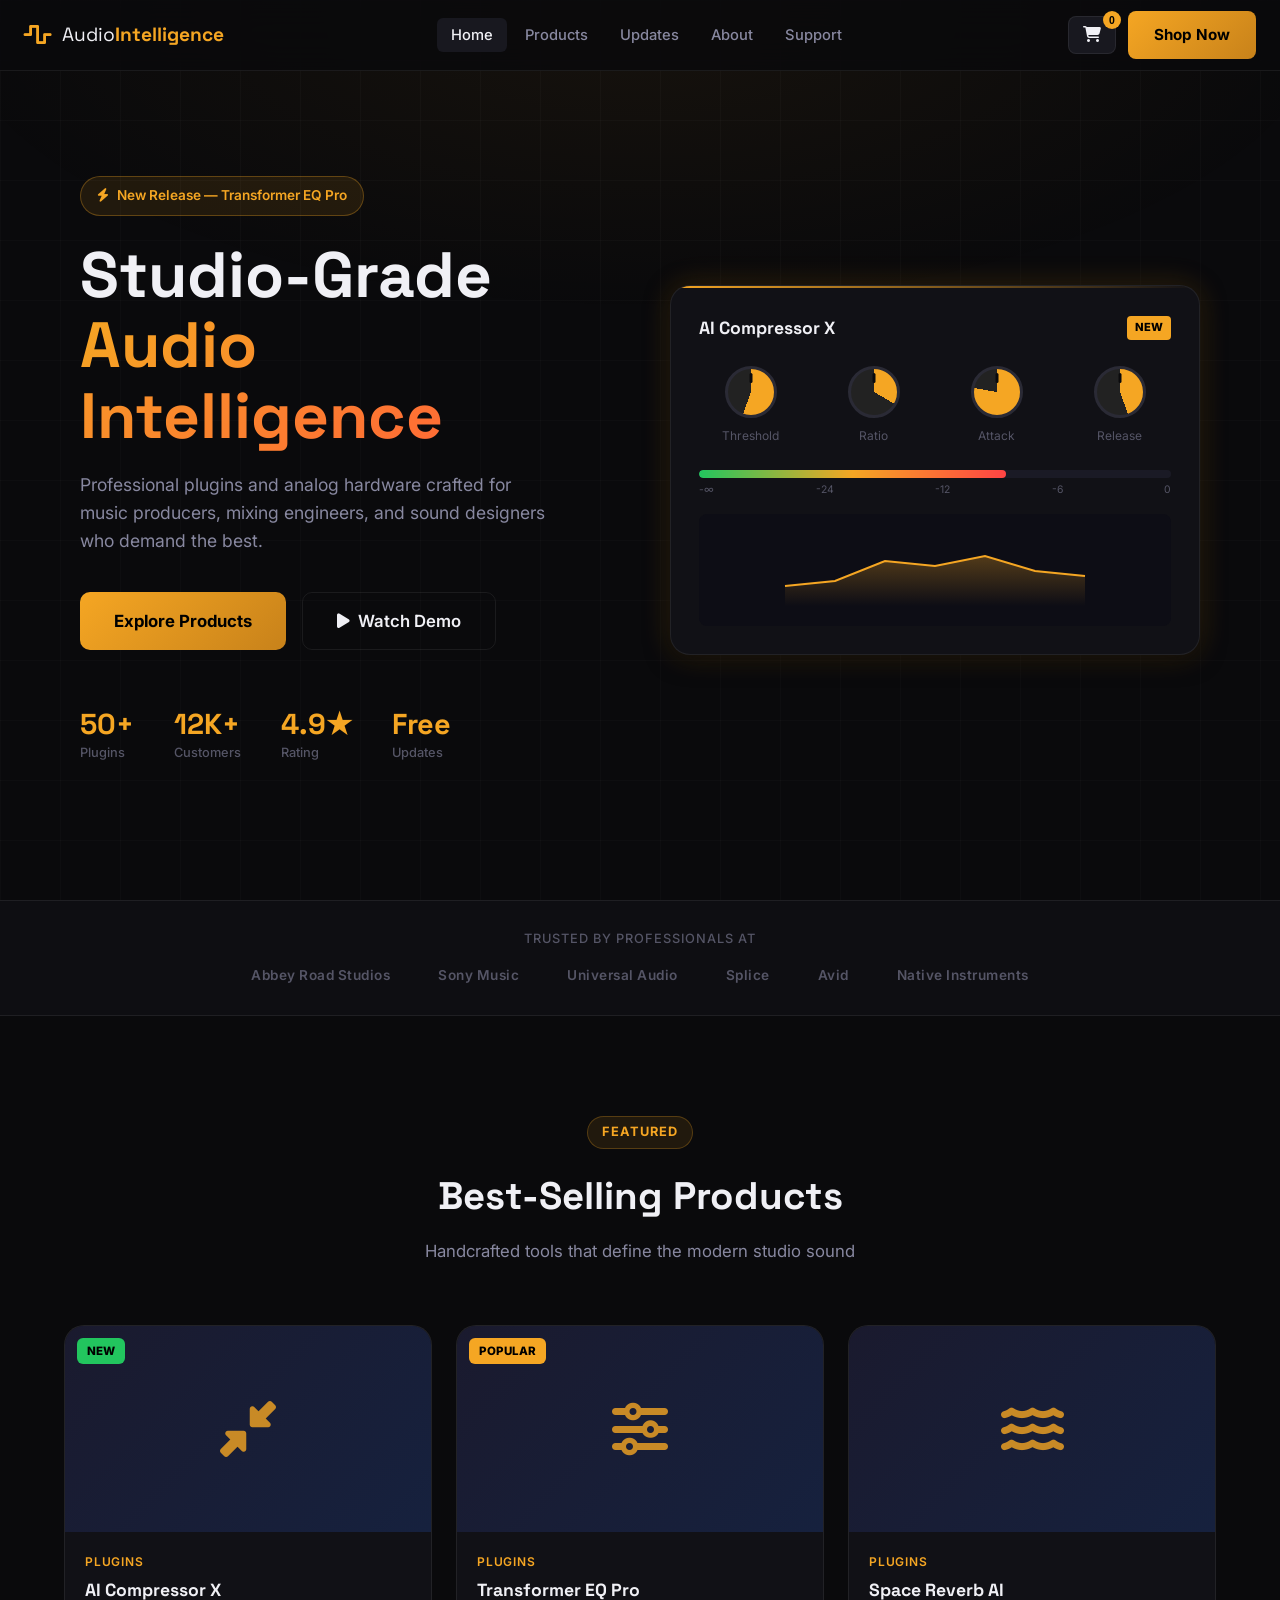
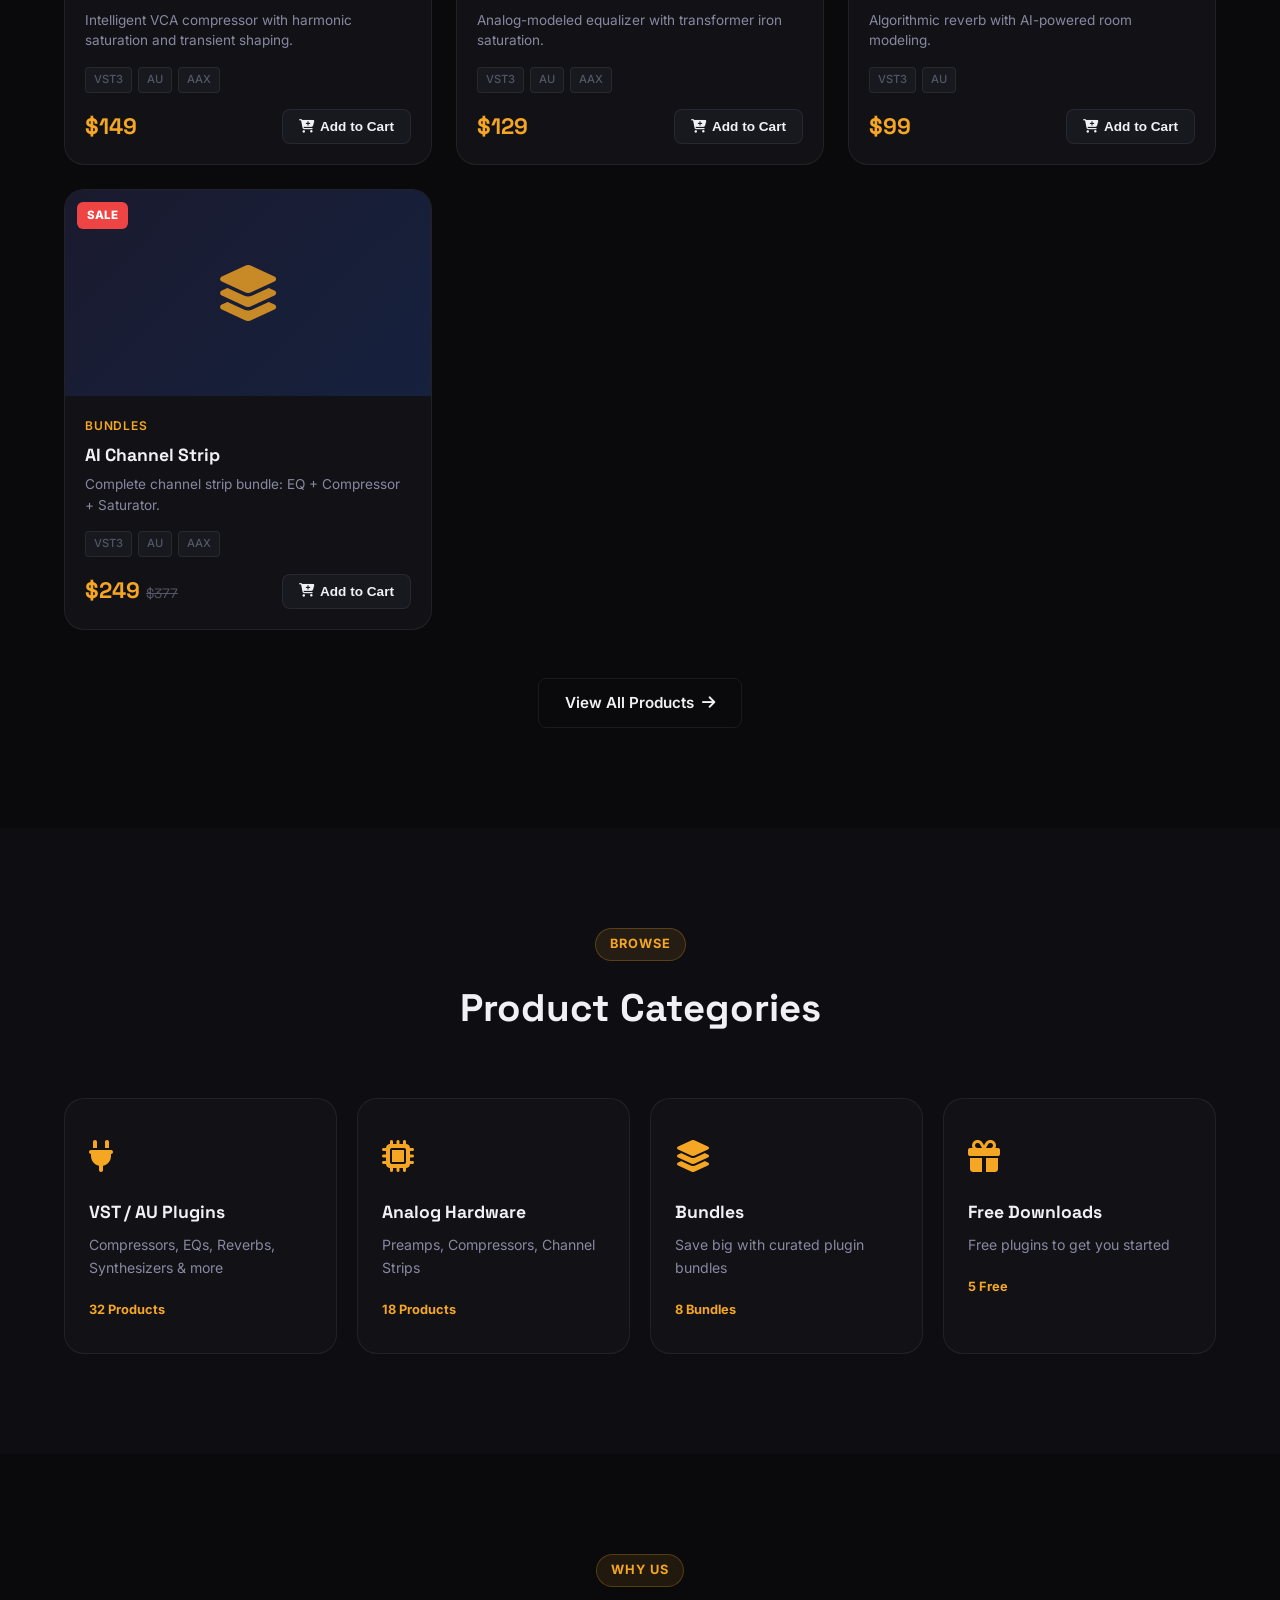
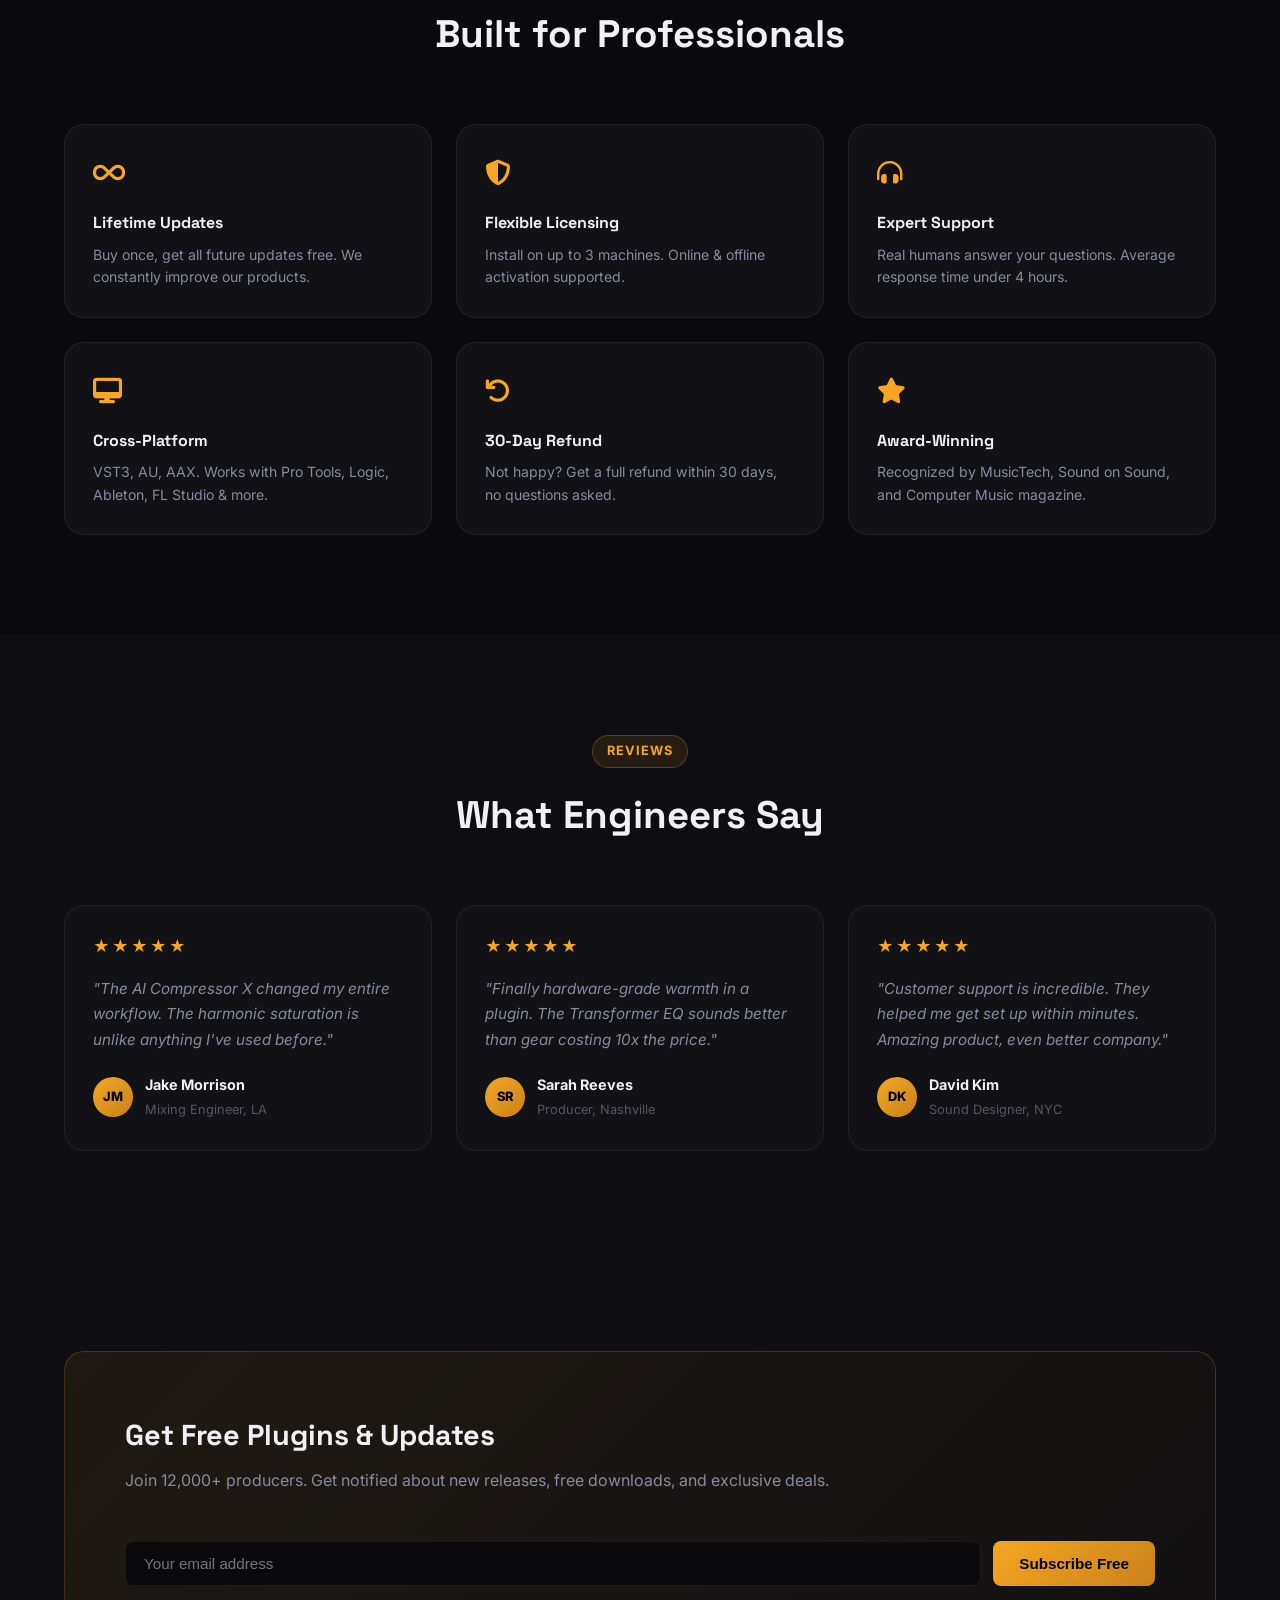
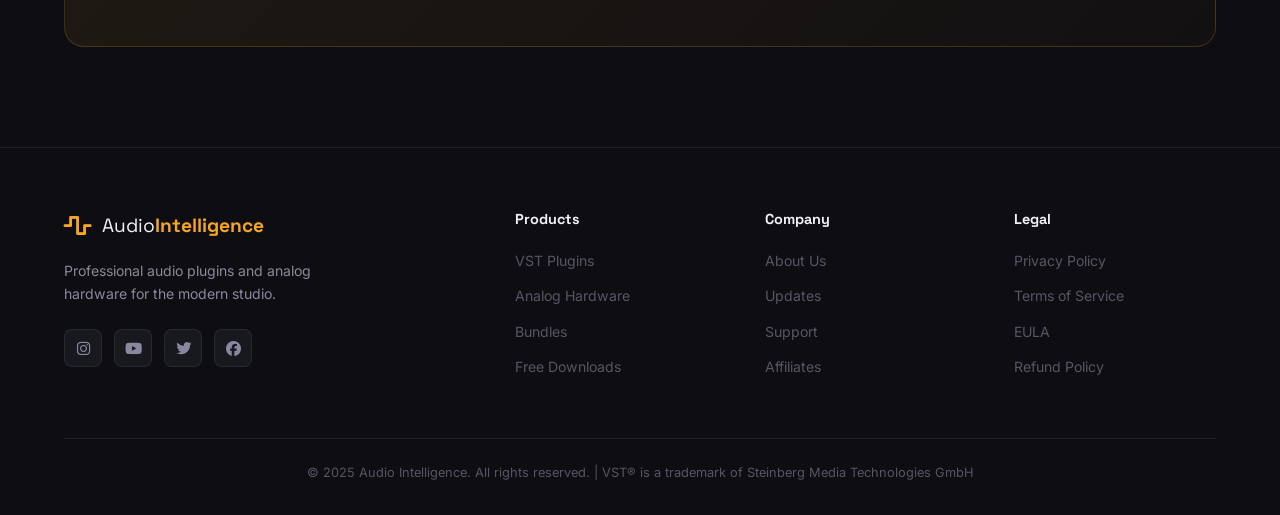
==== index.html @ 35941053 "feat: build full Audio Intelligence e-commerce website - index.html: Hero with animated plugin mocku" ====
<!DOCTYPE html>
<html lang="en">
<head>
  <meta charset="UTF-8" />
  <meta name="viewport" content="width=device-width, initial-scale=1.0"/>
  <title>Audio Intelligence – Plugins & Analog Hardware</title>
  <meta name="description" content="Professional audio plugins and analog hardware by Audio Intelligence. Studio-grade tools for music producers and audio engineers."/>
  <link rel="stylesheet" href="css/style.css"/>
  <link rel="preconnect" href="https://fonts.googleapis.com"/>
  <link href="https://fonts.googleapis.com/css2?family=Inter:wght@300;400;500;600;700;800;900&family=Space+Grotesk:wght@400;500;600;700&display=swap" rel="stylesheet"/>
  <link rel="stylesheet" href="https://cdnjs.cloudflare.com/ajax/libs/font-awesome/6.5.0/css/all.min.css"/>
</head>
<body>

<!-- NAVIGATION -->
<nav class="navbar" id="navbar">
  <div class="nav-container">
    <a href="index.html" class="nav-logo">
      <span class="logo-icon"><i class="fas fa-wave-square"></i></span>
      <span class="logo-text">Audio<strong>Intelligence</strong></span>
    </a>
    <ul class="nav-links" id="navLinks">
      <li><a href="index.html" class="active">Home</a></li>
      <li><a href="products.html">Products</a></li>
      <li><a href="updates.html">Updates</a></li>
      <li><a href="about.html">About</a></li>
      <li><a href="support.html">Support</a></li>
    </ul>
    <div class="nav-actions">
      <button class="btn-cart" id="cartBtn"><i class="fas fa-shopping-cart"></i><span class="cart-count" id="cartCount">0</span></button>
      <a href="products.html" class="btn-primary">Shop Now</a>
      <button class="nav-toggle" id="navToggle"><i class="fas fa-bars"></i></button>
    </div>
  </div>
</nav>


<!-- CART DRAWER -->
<div class="cart-overlay" id="cartOverlay"></div>
<div class="cart-drawer" id="cartDrawer">
  <div class="cart-header">
    <h3>Your Cart</h3>
    <button class="cart-close" id="cartClose"><i class="fas fa-times"></i></button>
  </div>
  <div class="cart-items" id="cartItems">
    <div class="cart-empty"><i class="fas fa-music"></i><p>Your cart is empty</p></div>
  </div>
  <div class="cart-footer" id="cartFooter" style="display:none">
    <div class="cart-total">Total: <strong id="cartTotal">$0.00</strong></div>
    <button class="btn-primary full-width">Checkout</button>
  </div>
</div>

<!-- HERO SECTION -->
<section class="hero">
  <div class="hero-bg">
    <div class="waveform-bg"></div>
    <div class="grid-overlay"></div>
  </div>
  <div class="hero-content">
    <div class="hero-badge"><i class="fas fa-bolt"></i> New Release — Transformer EQ Pro</div>
    <h1 class="hero-title">Studio-Grade<br/><span class="gradient-text">Audio Intelligence</span></h1>
    <p class="hero-subtitle">Professional plugins and analog hardware crafted for music producers, mixing engineers, and sound designers who demand the best.</p>
    <div class="hero-cta">
      <a href="products.html" class="btn-primary btn-large">Explore Products</a>
      <a href="#featured" class="btn-ghost btn-large"><i class="fas fa-play"></i> Watch Demo</a>
    </div>
    <div class="hero-stats">
      <div class="stat"><span class="stat-num">50+</span><span class="stat-label">Plugins</span></div>
      <div class="stat"><span class="stat-num">12K+</span><span class="stat-label">Customers</span></div>
      <div class="stat"><span class="stat-num">4.9★</span><span class="stat-label">Rating</span></div>
      <div class="stat"><span class="stat-num">Free</span><span class="stat-label">Updates</span></div>
    </div>
  </div>
  <div class="hero-visual">
    <div class="plugin-mockup">
      <div class="plugin-ui">
        <div class="plugin-header"><span class="plugin-name">AI Compressor X</span><span class="plugin-tag">NEW</span></div>
        <div class="plugin-knobs">
          <div class="knob-group"><div class="knob k1"></div><span>Threshold</span></div>
          <div class="knob-group"><div class="knob k2"></div><span>Ratio</span></div>
          <div class="knob-group"><div class="knob k3"></div><span>Attack</span></div>
          <div class="knob-group"><div class="knob k4"></div><span>Release</span></div>
        </div>
        <div class="plugin-meter">
          <div class="meter-bar"><div class="meter-fill" id="meterFill"></div></div>
          <div class="meter-labels"><span>-∞</span><span>-24</span><span>-12</span><span>-6</span><span>0</span></div>
        </div>
        <div class="plugin-eq-display">
          <svg viewBox="0 0 300 80" class="eq-svg"><polyline id="eqLine" points="0,60 50,55 100,35 150,40 200,30 250,45 300,50" fill="none" stroke="#f5a623" stroke-width="2"/><linearGradient id="eqGrad" x1="0" y1="0" x2="0" y2="1"><stop offset="0%" stop-color="#f5a623" stop-opacity="0.3"/><stop offset="100%" stop-color="#f5a623" stop-opacity="0"/></linearGradient><polygon id="eqFill" points="0,60 50,55 100,35 150,40 200,30 250,45 300,50 300,80 0,80" fill="url(#eqGrad)"/></svg>
        </div>
      </div>
    </div>
  </div>
</section>


<!-- BRANDS / TRUST BAR -->
<section class="trust-bar">
  <div class="container">
    <p class="trust-label">Trusted by professionals at</p>
    <div class="trust-logos">
      <span>Abbey Road Studios</span><span>Sony Music</span><span>Universal Audio</span><span>Splice</span><span>Avid</span><span>Native Instruments</span>
    </div>
  </div>
</section>

<!-- FEATURED PRODUCTS -->
<section class="section" id="featured">
  <div class="container">
    <div class="section-header">
      <span class="section-tag">Featured</span>
      <h2>Best-Selling Products</h2>
      <p>Handcrafted tools that define the modern studio sound</p>
    </div>
    <div class="products-grid" id="featuredGrid">
      <!-- Populated by JS -->
    </div>
    <div class="section-cta"><a href="products.html" class="btn-ghost">View All Products <i class="fas fa-arrow-right"></i></a></div>
  </div>
</section>

<!-- CATEGORIES -->
<section class="section section-dark">
  <div class="container">
    <div class="section-header">
      <span class="section-tag">Browse</span>
      <h2>Product Categories</h2>
    </div>
    <div class="categories-grid">
      <a href="products.html?cat=plugins" class="category-card">
        <div class="cat-icon"><i class="fas fa-plug"></i></div>
        <h3>VST / AU Plugins</h3>
        <p>Compressors, EQs, Reverbs, Synthesizers & more</p>
        <span class="cat-count">32 Products</span>
      </a>
      <a href="products.html?cat=hardware" class="category-card">
        <div class="cat-icon"><i class="fas fa-microchip"></i></div>
        <h3>Analog Hardware</h3>
        <p>Preamps, Compressors, Channel Strips</p>
        <span class="cat-count">18 Products</span>
      </a>
      <a href="products.html?cat=bundles" class="category-card">
        <div class="cat-icon"><i class="fas fa-layer-group"></i></div>
        <h3>Bundles</h3>
        <p>Save big with curated plugin bundles</p>
        <span class="cat-count">8 Bundles</span>
      </a>
      <a href="products.html?cat=free" class="category-card">
        <div class="cat-icon"><i class="fas fa-gift"></i></div>
        <h3>Free Downloads</h3>
        <p>Free plugins to get you started</p>
        <span class="cat-count">5 Free</span>
      </a>
    </div>
  </div>
</section>


<!-- WHY CHOOSE US -->
<section class="section">
  <div class="container">
    <div class="section-header">
      <span class="section-tag">Why Us</span>
      <h2>Built for Professionals</h2>
    </div>
    <div class="features-grid">
      <div class="feature-card"><div class="feat-icon"><i class="fas fa-infinity"></i></div><h4>Lifetime Updates</h4><p>Buy once, get all future updates free. We constantly improve our products.</p></div>
      <div class="feature-card"><div class="feat-icon"><i class="fas fa-shield-alt"></i></div><h4>Flexible Licensing</h4><p>Install on up to 3 machines. Online & offline activation supported.</p></div>
      <div class="feature-card"><div class="feat-icon"><i class="fas fa-headphones-alt"></i></div><h4>Expert Support</h4><p>Real humans answer your questions. Average response time under 4 hours.</p></div>
      <div class="feature-card"><div class="feat-icon"><i class="fas fa-desktop"></i></div><h4>Cross-Platform</h4><p>VST3, AU, AAX. Works with Pro Tools, Logic, Ableton, FL Studio & more.</p></div>
      <div class="feature-card"><div class="feat-icon"><i class="fas fa-undo"></i></div><h4>30-Day Refund</h4><p>Not happy? Get a full refund within 30 days, no questions asked.</p></div>
      <div class="feature-card"><div class="feat-icon"><i class="fas fa-star"></i></div><h4>Award-Winning</h4><p>Recognized by MusicTech, Sound on Sound, and Computer Music magazine.</p></div>
    </div>
  </div>
</section>

<!-- TESTIMONIALS -->
<section class="section section-dark">
  <div class="container">
    <div class="section-header">
      <span class="section-tag">Reviews</span>
      <h2>What Engineers Say</h2>
    </div>
    <div class="testimonials-grid">
      <div class="testimonial-card">
        <div class="stars">★★★★★</div>
        <p>"The AI Compressor X changed my entire workflow. The harmonic saturation is unlike anything I've used before."</p>
        <div class="testimonial-author"><div class="author-avatar">JM</div><div><strong>Jake Morrison</strong><span>Mixing Engineer, LA</span></div></div>
      </div>
      <div class="testimonial-card">
        <div class="stars">★★★★★</div>
        <p>"Finally hardware-grade warmth in a plugin. The Transformer EQ sounds better than gear costing 10x the price."</p>
        <div class="testimonial-author"><div class="author-avatar">SR</div><div><strong>Sarah Reeves</strong><span>Producer, Nashville</span></div></div>
      </div>
      <div class="testimonial-card">
        <div class="stars">★★★★★</div>
        <p>"Customer support is incredible. They helped me get set up within minutes. Amazing product, even better company."</p>
        <div class="testimonial-author"><div class="author-avatar">DK</div><div><strong>David Kim</strong><span>Sound Designer, NYC</span></div></div>
      </div>
    </div>
  </div>
</section>

<!-- NEWSLETTER -->
<section class="section newsletter-section">
  <div class="container">
    <div class="newsletter-box">
      <div class="newsletter-content">
        <h2>Get Free Plugins & Updates</h2>
        <p>Join 12,000+ producers. Get notified about new releases, free downloads, and exclusive deals.</p>
      </div>
      <form class="newsletter-form" onsubmit="subscribeNewsletter(event)">
        <input type="email" placeholder="Your email address" required/>
        <button type="submit" class="btn-primary">Subscribe Free</button>
      </form>
    </div>
  </div>
</section>

<!-- FOOTER -->
<footer class="footer">
  <div class="container">
    <div class="footer-grid">
      <div class="footer-brand">
        <a href="index.html" class="nav-logo"><span class="logo-icon"><i class="fas fa-wave-square"></i></span><span class="logo-text">Audio<strong>Intelligence</strong></span></a>
        <p>Professional audio plugins and analog hardware for the modern studio.</p>
        <div class="social-links">
          <a href="#"><i class="fab fa-instagram"></i></a>
          <a href="#"><i class="fab fa-youtube"></i></a>
          <a href="#"><i class="fab fa-twitter"></i></a>
          <a href="#"><i class="fab fa-facebook"></i></a>
        </div>
      </div>
      <div class="footer-col"><h4>Products</h4><ul><li><a href="products.html?cat=plugins">VST Plugins</a></li><li><a href="products.html?cat=hardware">Analog Hardware</a></li><li><a href="products.html?cat=bundles">Bundles</a></li><li><a href="products.html?cat=free">Free Downloads</a></li></ul></div>
      <div class="footer-col"><h4>Company</h4><ul><li><a href="about.html">About Us</a></li><li><a href="updates.html">Updates</a></li><li><a href="support.html">Support</a></li><li><a href="#">Affiliates</a></li></ul></div>
      <div class="footer-col"><h4>Legal</h4><ul><li><a href="#">Privacy Policy</a></li><li><a href="#">Terms of Service</a></li><li><a href="#">EULA</a></li><li><a href="#">Refund Policy</a></li></ul></div>
    </div>
    <div class="footer-bottom"><p>© 2025 Audio Intelligence. All rights reserved. | VST® is a trademark of Steinberg Media Technologies GmbH</p></div>
  </div>
</footer>

<script src="js/main.js"></script>
</body>
</html>
---- css/style.css ----
/* ===========================
   AUDIO INTELLIGENCE — STYLES
   =========================== */

:root {
  --gold: #f5a623;
  --gold-light: #ffc04d;
  --gold-dark: #c8821a;
  --bg-dark: #0a0a0c;
  --bg-card: #111116;
  --bg-section: #0e0e12;
  --bg-elevated: #18181f;
  --border: rgba(255,255,255,0.07);
  --text-primary: #f0f0f5;
  --text-secondary: #8888a0;
  --text-muted: #555566;
  --success: #22c55e;
  --font-main: 'Inter', sans-serif;
  --font-display: 'Space Grotesk', sans-serif;
  --radius: 12px;
  --radius-lg: 20px;
  --shadow: 0 4px 24px rgba(0,0,0,0.5);
  --shadow-gold: 0 0 30px rgba(245,166,35,0.2);
  --transition: all 0.25s ease;
}

*, *::before, *::after { box-sizing: border-box; margin: 0; padding: 0; }
html { scroll-behavior: smooth; }
body { background: var(--bg-dark); color: var(--text-primary); font-family: var(--font-main); line-height: 1.6; overflow-x: hidden; }
a { text-decoration: none; color: inherit; }
ul { list-style: none; }
img { max-width: 100%; display: block; }


/* ---- BUTTONS ---- */
.btn-primary {
  background: linear-gradient(135deg, var(--gold), var(--gold-dark));
  color: #000; font-weight: 700; padding: 12px 26px;
  border-radius: 8px; border: none; cursor: pointer;
  font-size: 0.95rem; transition: var(--transition);
  display: inline-flex; align-items: center; gap: 8px;
}
.btn-primary:hover { transform: translateY(-2px); box-shadow: var(--shadow-gold); filter: brightness(1.1); }
.btn-primary.btn-large { padding: 15px 34px; font-size: 1.05rem; border-radius: 10px; }
.btn-primary.full-width { width: 100%; justify-content: center; }
.btn-ghost {
  background: transparent; color: var(--text-primary); font-weight: 600;
  padding: 12px 26px; border-radius: 8px; border: 1px solid var(--border);
  cursor: pointer; font-size: 0.95rem; transition: var(--transition);
  display: inline-flex; align-items: center; gap: 8px;
}
.btn-ghost:hover { border-color: var(--gold); color: var(--gold); }
.btn-ghost.btn-large { padding: 15px 34px; font-size: 1.05rem; border-radius: 10px; }

/* ---- NAVBAR ---- */
.navbar {
  position: fixed; top: 0; width: 100%; z-index: 1000;
  background: rgba(10,10,12,0.85); backdrop-filter: blur(20px);
  border-bottom: 1px solid var(--border); transition: var(--transition);
}
.navbar.scrolled { background: rgba(10,10,12,0.98); }
.nav-container { max-width: 1280px; margin: 0 auto; padding: 0 24px; display: flex; align-items: center; height: 70px; gap: 32px; }
.nav-logo { display: flex; align-items: center; gap: 10px; }
.logo-icon { font-size: 1.4rem; color: var(--gold); }
.logo-text { font-family: var(--font-display); font-size: 1.2rem; color: var(--text-primary); }
.logo-text strong { color: var(--gold); }
.nav-links { display: flex; gap: 4px; flex: 1; justify-content: center; }
.nav-links a { padding: 8px 14px; border-radius: 6px; font-size: 0.92rem; font-weight: 500; color: var(--text-secondary); transition: var(--transition); }
.nav-links a:hover, .nav-links a.active { color: var(--text-primary); background: var(--bg-elevated); }
.nav-actions { display: flex; align-items: center; gap: 12px; }
.btn-cart { background: var(--bg-elevated); border: 1px solid var(--border); color: var(--text-primary); padding: 9px 14px; border-radius: 8px; cursor: pointer; position: relative; transition: var(--transition); font-size: 1rem; }
.btn-cart:hover { border-color: var(--gold); color: var(--gold); }
.cart-count { position: absolute; top: -6px; right: -6px; background: var(--gold); color: #000; font-size: 0.65rem; font-weight: 800; width: 18px; height: 18px; border-radius: 50%; display: flex; align-items: center; justify-content: center; }
.nav-toggle { display: none; background: none; border: none; color: var(--text-primary); font-size: 1.3rem; cursor: pointer; }

/* ---- CART DRAWER ---- */
.cart-overlay { position: fixed; inset: 0; background: rgba(0,0,0,0.6); z-index: 1100; opacity: 0; pointer-events: none; transition: opacity 0.3s; }
.cart-overlay.active { opacity: 1; pointer-events: all; }
.cart-drawer { position: fixed; right: -420px; top: 0; width: 380px; height: 100vh; background: var(--bg-card); border-left: 1px solid var(--border); z-index: 1200; transition: right 0.35s cubic-bezier(0.4,0,0.2,1); display: flex; flex-direction: column; }
.cart-drawer.open { right: 0; }
.cart-header { padding: 24px; border-bottom: 1px solid var(--border); display: flex; justify-content: space-between; align-items: center; }
.cart-header h3 { font-family: var(--font-display); font-size: 1.2rem; }
.cart-close { background: none; border: none; color: var(--text-secondary); font-size: 1.2rem; cursor: pointer; transition: var(--transition); }
.cart-close:hover { color: var(--text-primary); }
.cart-items { flex: 1; overflow-y: auto; padding: 16px; }
.cart-empty { text-align: center; padding: 60px 20px; color: var(--text-muted); }
.cart-empty i { font-size: 2.5rem; margin-bottom: 12px; display: block; }
.cart-item { display: flex; gap: 12px; padding: 12px 0; border-bottom: 1px solid var(--border); align-items: center; }
.cart-item-info { flex: 1; }
.cart-item-name { font-weight: 600; font-size: 0.9rem; }
.cart-item-price { color: var(--gold); font-weight: 700; font-size: 0.9rem; margin-top: 2px; }
.cart-item-remove { background: none; border: none; color: var(--text-muted); cursor: pointer; font-size: 0.85rem; transition: var(--transition); }
.cart-item-remove:hover { color: #ff4444; }
.cart-footer { padding: 20px 24px; border-top: 1px solid var(--border); }
.cart-total { display: flex; justify-content: space-between; margin-bottom: 16px; font-size: 1rem; }
.cart-total strong { color: var(--gold); font-size: 1.2rem; }


/* ---- HERO ---- */
.hero { min-height: 100vh; display: grid; grid-template-columns: 1fr 1fr; align-items: center; gap: 60px; padding: 120px 80px 80px; max-width: 1400px; margin: 0 auto; position: relative; }
.hero-bg { position: fixed; inset: 0; z-index: -1; overflow: hidden; }
.waveform-bg { position: absolute; inset: 0; background: radial-gradient(ellipse 80% 50% at 50% 0%, rgba(245,166,35,0.06) 0%, transparent 70%); }
.grid-overlay { position: absolute; inset: 0; background-image: linear-gradient(rgba(255,255,255,0.02) 1px, transparent 1px), linear-gradient(90deg, rgba(255,255,255,0.02) 1px, transparent 1px); background-size: 60px 60px; }
.hero-badge { display: inline-flex; align-items: center; gap: 8px; background: rgba(245,166,35,0.1); border: 1px solid rgba(245,166,35,0.3); color: var(--gold); padding: 8px 16px; border-radius: 100px; font-size: 0.85rem; font-weight: 600; margin-bottom: 24px; animation: fadeUp 0.6s ease; }
.hero-title { font-family: var(--font-display); font-size: clamp(2.8rem, 5vw, 4.5rem); font-weight: 800; line-height: 1.1; margin-bottom: 20px; animation: fadeUp 0.6s 0.1s ease both; }
.gradient-text { background: linear-gradient(135deg, var(--gold), #ff6b35); -webkit-background-clip: text; -webkit-text-fill-color: transparent; background-clip: text; }
.hero-subtitle { font-size: 1.1rem; color: var(--text-secondary); max-width: 480px; margin-bottom: 36px; animation: fadeUp 0.6s 0.2s ease both; }
.hero-cta { display: flex; gap: 16px; flex-wrap: wrap; margin-bottom: 60px; animation: fadeUp 0.6s 0.3s ease both; }
.hero-stats { display: flex; gap: 40px; animation: fadeUp 0.6s 0.4s ease both; }
.stat { display: flex; flex-direction: column; }
.stat-num { font-family: var(--font-display); font-size: 1.8rem; font-weight: 800; color: var(--gold); line-height: 1; }
.stat-label { font-size: 0.8rem; color: var(--text-muted); font-weight: 500; margin-top: 4px; }

/* Plugin Mockup */
.hero-visual { animation: fadeUp 0.6s 0.2s ease both; }
.plugin-mockup { background: var(--bg-card); border: 1px solid var(--border); border-radius: var(--radius-lg); padding: 28px; box-shadow: var(--shadow), var(--shadow-gold); position: relative; overflow: hidden; }
.plugin-mockup::before { content: ''; position: absolute; top: 0; left: 0; right: 0; height: 2px; background: linear-gradient(90deg, var(--gold), transparent); }
.plugin-ui { }
.plugin-header { display: flex; justify-content: space-between; align-items: center; margin-bottom: 24px; }
.plugin-name { font-family: var(--font-display); font-size: 1.1rem; font-weight: 700; }
.plugin-tag { background: var(--gold); color: #000; font-size: 0.7rem; font-weight: 800; padding: 3px 8px; border-radius: 4px; }
.plugin-knobs { display: grid; grid-template-columns: repeat(4, 1fr); gap: 20px; margin-bottom: 24px; }
.knob-group { display: flex; flex-direction: column; align-items: center; gap: 8px; font-size: 0.75rem; color: var(--text-muted); }
.knob { width: 52px; height: 52px; border-radius: 50%; background: conic-gradient(var(--gold) 0deg, var(--gold) 200deg, #222 200deg); border: 3px solid #2a2a35; position: relative; cursor: pointer; transition: var(--transition); }
.knob::after { content: ''; position: absolute; top: 4px; left: 50%; transform: translateX(-50%); width: 3px; height: 10px; background: var(--bg-dark); border-radius: 2px; }
.knob:hover { box-shadow: 0 0 15px rgba(245,166,35,0.4); }
.k2 { background: conic-gradient(var(--gold) 0deg, var(--gold) 120deg, #222 120deg); }
.k3 { background: conic-gradient(var(--gold) 0deg, var(--gold) 280deg, #222 280deg); }
.k4 { background: conic-gradient(var(--gold) 0deg, var(--gold) 160deg, #222 160deg); }
.plugin-meter { margin-bottom: 16px; }
.meter-bar { height: 8px; background: #1a1a25; border-radius: 4px; overflow: hidden; margin-bottom: 4px; }
.meter-fill { height: 100%; width: 65%; background: linear-gradient(90deg, var(--success), var(--gold), #ff4444); border-radius: 4px; animation: meterPulse 2s ease-in-out infinite; }
.meter-labels { display: flex; justify-content: space-between; font-size: 0.65rem; color: var(--text-muted); }
.plugin-eq-display { background: #0d0d15; border-radius: 8px; padding: 12px; }
.eq-svg { width: 100%; height: 80px; }

/* ---- TRUST BAR ---- */
.trust-bar { padding: 28px 0; border-top: 1px solid var(--border); border-bottom: 1px solid var(--border); background: var(--bg-section); }
.trust-label { text-align: center; font-size: 0.8rem; color: var(--text-muted); font-weight: 500; margin-bottom: 16px; text-transform: uppercase; letter-spacing: 1px; }
.trust-logos { display: flex; justify-content: center; align-items: center; gap: 48px; flex-wrap: wrap; padding: 0 24px; }
.trust-logos span { font-size: 0.85rem; font-weight: 600; color: var(--text-muted); letter-spacing: 0.5px; transition: var(--transition); cursor: default; }
.trust-logos span:hover { color: var(--text-secondary); }


/* ---- SECTIONS ---- */
.section { padding: 100px 0; }
.section-dark { background: var(--bg-section); }
.container { max-width: 1200px; margin: 0 auto; padding: 0 24px; }
.section-header { text-align: center; margin-bottom: 60px; }
.section-tag { display: inline-block; background: rgba(245,166,35,0.1); border: 1px solid rgba(245,166,35,0.25); color: var(--gold); font-size: 0.8rem; font-weight: 700; padding: 5px 14px; border-radius: 100px; text-transform: uppercase; letter-spacing: 1px; margin-bottom: 16px; }
.section-header h2 { font-family: var(--font-display); font-size: clamp(1.8rem, 3vw, 2.6rem); font-weight: 700; margin-bottom: 12px; }
.section-header p { color: var(--text-secondary); font-size: 1.05rem; }
.section-cta { text-align: center; margin-top: 48px; }

/* ---- PRODUCT CARDS ---- */
.products-grid { display: grid; grid-template-columns: repeat(auto-fill, minmax(280px, 1fr)); gap: 24px; }
.product-card { background: var(--bg-card); border: 1px solid var(--border); border-radius: var(--radius-lg); overflow: hidden; transition: var(--transition); cursor: pointer; }
.product-card:hover { transform: translateY(-6px); border-color: rgba(245,166,35,0.3); box-shadow: var(--shadow), var(--shadow-gold); }
.product-image { aspect-ratio: 16/9; background: linear-gradient(135deg, #1a1a2e, #16213e); display: flex; align-items: center; justify-content: center; position: relative; overflow: hidden; }
.product-image-icon { font-size: 3.5rem; color: var(--gold); opacity: 0.8; }
.product-badge { position: absolute; top: 12px; left: 12px; background: var(--gold); color: #000; font-size: 0.72rem; font-weight: 800; padding: 4px 10px; border-radius: 6px; }
.product-badge.new { background: #22c55e; }
.product-badge.sale { background: #ef4444; color: #fff; }
.product-body { padding: 20px; }
.product-category { font-size: 0.75rem; font-weight: 600; color: var(--gold); text-transform: uppercase; letter-spacing: 0.8px; margin-bottom: 8px; }
.product-name { font-family: var(--font-display); font-size: 1.1rem; font-weight: 700; margin-bottom: 8px; line-height: 1.3; }
.product-desc { font-size: 0.85rem; color: var(--text-secondary); margin-bottom: 16px; line-height: 1.5; }
.product-formats { display: flex; gap: 6px; flex-wrap: wrap; margin-bottom: 16px; }
.format-tag { font-size: 0.7rem; background: var(--bg-elevated); border: 1px solid var(--border); padding: 3px 8px; border-radius: 4px; color: var(--text-muted); font-weight: 500; }
.product-footer { display: flex; justify-content: space-between; align-items: center; }
.product-price { font-family: var(--font-display); }
.price-current { font-size: 1.4rem; font-weight: 800; color: var(--gold); }
.price-original { font-size: 0.85rem; color: var(--text-muted); text-decoration: line-through; margin-left: 6px; }
.price-free { font-size: 1.4rem; font-weight: 800; color: var(--success); }
.btn-add-cart { background: var(--bg-elevated); border: 1px solid var(--border); color: var(--text-primary); padding: 9px 16px; border-radius: 8px; cursor: pointer; font-size: 0.85rem; font-weight: 600; transition: var(--transition); display: flex; align-items: center; gap: 6px; }
.btn-add-cart:hover { background: var(--gold); color: #000; border-color: var(--gold); }

/* ---- CATEGORIES ---- */
.categories-grid { display: grid; grid-template-columns: repeat(auto-fill, minmax(240px, 1fr)); gap: 20px; }
.category-card { background: var(--bg-card); border: 1px solid var(--border); border-radius: var(--radius-lg); padding: 32px 24px; transition: var(--transition); display: block; }
.category-card:hover { border-color: rgba(245,166,35,0.4); transform: translateY(-4px); box-shadow: var(--shadow-gold); }
.cat-icon { font-size: 2rem; color: var(--gold); margin-bottom: 16px; }
.category-card h3 { font-family: var(--font-display); font-size: 1.1rem; font-weight: 700; margin-bottom: 8px; }
.category-card p { font-size: 0.88rem; color: var(--text-secondary); margin-bottom: 16px; }
.cat-count { font-size: 0.8rem; font-weight: 700; color: var(--gold); }

/* ---- FEATURES ---- */
.features-grid { display: grid; grid-template-columns: repeat(auto-fill, minmax(320px, 1fr)); gap: 24px; }
.feature-card { background: var(--bg-card); border: 1px solid var(--border); border-radius: var(--radius-lg); padding: 28px; transition: var(--transition); }
.feature-card:hover { border-color: rgba(245,166,35,0.3); transform: translateY(-3px); }
.feat-icon { font-size: 1.6rem; color: var(--gold); margin-bottom: 16px; }
.feature-card h4 { font-family: var(--font-display); font-size: 1rem; font-weight: 700; margin-bottom: 8px; }
.feature-card p { font-size: 0.88rem; color: var(--text-secondary); }

/* ---- TESTIMONIALS ---- */
.testimonials-grid { display: grid; grid-template-columns: repeat(auto-fill, minmax(300px, 1fr)); gap: 24px; }
.testimonial-card { background: var(--bg-card); border: 1px solid var(--border); border-radius: var(--radius-lg); padding: 28px; transition: var(--transition); }
.testimonial-card:hover { border-color: rgba(245,166,35,0.2); }
.stars { color: var(--gold); font-size: 1rem; margin-bottom: 16px; letter-spacing: 2px; }
.testimonial-card p { font-size: 0.95rem; color: var(--text-secondary); line-height: 1.7; margin-bottom: 20px; font-style: italic; }
.testimonial-author { display: flex; align-items: center; gap: 12px; }
.author-avatar { width: 40px; height: 40px; border-radius: 50%; background: linear-gradient(135deg, var(--gold), var(--gold-dark)); display: flex; align-items: center; justify-content: center; font-weight: 800; font-size: 0.8rem; color: #000; flex-shrink: 0; }
.testimonial-author strong { display: block; font-size: 0.9rem; }
.testimonial-author span { font-size: 0.8rem; color: var(--text-muted); }

/* ---- NEWSLETTER ---- */
.newsletter-section { background: var(--bg-section); }
.newsletter-box { background: linear-gradient(135deg, rgba(245,166,35,0.08), rgba(245,166,35,0.02)); border: 1px solid rgba(245,166,35,0.2); border-radius: var(--radius-lg); padding: 60px; display: flex; gap: 48px; align-items: center; flex-wrap: wrap; }
.newsletter-content h2 { font-family: var(--font-display); font-size: 1.8rem; font-weight: 700; margin-bottom: 10px; }
.newsletter-content p { color: var(--text-secondary); }
.newsletter-form { display: flex; gap: 12px; flex: 1; min-width: 280px; }
.newsletter-form input { flex: 1; background: var(--bg-dark); border: 1px solid var(--border); color: var(--text-primary); padding: 13px 18px; border-radius: 8px; font-size: 0.95rem; outline: none; transition: var(--transition); }
.newsletter-form input:focus { border-color: var(--gold); }

/* ---- FOOTER ---- */
.footer { background: var(--bg-section); border-top: 1px solid var(--border); padding: 60px 0 32px; }
.footer-grid { display: grid; grid-template-columns: 2fr 1fr 1fr 1fr; gap: 48px; margin-bottom: 48px; }
.footer-brand p { font-size: 0.88rem; color: var(--text-secondary); margin: 16px 0 24px; max-width: 280px; }
.social-links { display: flex; gap: 12px; }
.social-links a { width: 38px; height: 38px; background: var(--bg-elevated); border: 1px solid var(--border); border-radius: 8px; display: flex; align-items: center; justify-content: center; color: var(--text-secondary); font-size: 0.95rem; transition: var(--transition); }
.social-links a:hover { background: var(--gold); color: #000; border-color: var(--gold); }
.footer-col h4 { font-family: var(--font-display); font-size: 0.9rem; font-weight: 700; margin-bottom: 16px; color: var(--text-primary); }
.footer-col ul li { margin-bottom: 10px; }
.footer-col ul li a { font-size: 0.88rem; color: var(--text-muted); transition: var(--transition); }
.footer-col ul li a:hover { color: var(--gold); }
.footer-bottom { border-top: 1px solid var(--border); padding-top: 24px; text-align: center; }
.footer-bottom p { font-size: 0.8rem; color: var(--text-muted); }


/* ---- PAGE HEADER ---- */
.page-header { padding: 140px 0 60px; text-align: center; background: radial-gradient(ellipse 70% 60% at 50% 0%, rgba(245,166,35,0.07) 0%, transparent 70%); border-bottom: 1px solid var(--border); }
.page-header h1 { font-family: var(--font-display); font-size: clamp(2rem, 4vw, 3rem); font-weight: 800; margin-bottom: 12px; }
.page-header p { color: var(--text-secondary); font-size: 1.1rem; }

/* ---- FILTER BAR ---- */
.filter-bar { display: flex; gap: 10px; flex-wrap: wrap; justify-content: center; padding: 32px 24px; border-bottom: 1px solid var(--border); background: var(--bg-section); }
.filter-btn { background: var(--bg-card); border: 1px solid var(--border); color: var(--text-secondary); padding: 9px 20px; border-radius: 100px; cursor: pointer; font-size: 0.88rem; font-weight: 500; transition: var(--transition); }
.filter-btn:hover, .filter-btn.active { background: var(--gold); color: #000; border-color: var(--gold); font-weight: 700; }

/* ---- UPDATES PAGE ---- */
.updates-list { display: flex; flex-direction: column; gap: 24px; max-width: 820px; margin: 0 auto; }
.update-card { background: var(--bg-card); border: 1px solid var(--border); border-radius: var(--radius-lg); padding: 28px; display: flex; gap: 24px; transition: var(--transition); }
.update-card:hover { border-color: rgba(245,166,35,0.3); }
.update-version-badge { background: linear-gradient(135deg, var(--gold), var(--gold-dark)); color: #000; font-weight: 800; padding: 6px 14px; border-radius: 8px; font-size: 0.85rem; white-space: nowrap; height: fit-content; }
.update-body h3 { font-family: var(--font-display); font-size: 1.1rem; font-weight: 700; margin-bottom: 6px; }
.update-meta { font-size: 0.8rem; color: var(--text-muted); margin-bottom: 12px; display: flex; gap: 16px; }
.update-meta span { display: flex; align-items: center; gap: 5px; }
.update-notes { list-style: none; }
.update-notes li { font-size: 0.88rem; color: var(--text-secondary); padding: 4px 0; display: flex; gap: 8px; align-items: flex-start; }
.update-notes li::before { content: '→'; color: var(--gold); flex-shrink: 0; }
.update-type { font-size: 0.72rem; font-weight: 700; padding: 2px 8px; border-radius: 4px; }
.update-type.new-feature { background: rgba(34,197,94,0.15); color: var(--success); }
.update-type.improvement { background: rgba(245,166,35,0.15); color: var(--gold); }
.update-type.bugfix { background: rgba(239,68,68,0.15); color: #ef4444; }

/* ---- ABOUT PAGE ---- */
.about-hero { display: grid; grid-template-columns: 1fr 1fr; gap: 80px; align-items: center; padding: 80px 0; }
.about-text h2 { font-family: var(--font-display); font-size: 2.2rem; font-weight: 800; margin-bottom: 20px; }
.about-text p { color: var(--text-secondary); font-size: 1rem; margin-bottom: 16px; line-height: 1.8; }
.about-visual { background: var(--bg-card); border: 1px solid var(--border); border-radius: var(--radius-lg); padding: 48px; text-align: center; }
.about-visual-icon { font-size: 5rem; color: var(--gold); margin-bottom: 24px; }
.team-grid { display: grid; grid-template-columns: repeat(auto-fill, minmax(220px, 1fr)); gap: 24px; }
.team-card { background: var(--bg-card); border: 1px solid var(--border); border-radius: var(--radius-lg); padding: 28px; text-align: center; transition: var(--transition); }
.team-card:hover { border-color: rgba(245,166,35,0.3); transform: translateY(-4px); }
.team-avatar { width: 70px; height: 70px; border-radius: 50%; background: linear-gradient(135deg, var(--gold), var(--gold-dark)); display: flex; align-items: center; justify-content: center; font-size: 1.4rem; font-weight: 800; color: #000; margin: 0 auto 16px; }
.team-card h4 { font-family: var(--font-display); font-weight: 700; margin-bottom: 6px; }
.team-card span { font-size: 0.82rem; color: var(--text-muted); }

/* ---- SUPPORT PAGE ---- */
.faq-list { max-width: 720px; margin: 0 auto; display: flex; flex-direction: column; gap: 12px; }
.faq-item { background: var(--bg-card); border: 1px solid var(--border); border-radius: var(--radius); overflow: hidden; }
.faq-question { width: 100%; background: none; border: none; color: var(--text-primary); padding: 20px 24px; text-align: left; font-size: 0.95rem; font-weight: 600; cursor: pointer; display: flex; justify-content: space-between; align-items: center; transition: var(--transition); }
.faq-question:hover { color: var(--gold); }
.faq-question i { transition: transform 0.3s; color: var(--text-muted); }
.faq-question.open i { transform: rotate(180deg); color: var(--gold); }
.faq-answer { padding: 0 24px; max-height: 0; overflow: hidden; transition: max-height 0.35s ease, padding 0.3s; }
.faq-answer.open { max-height: 300px; padding: 0 24px 20px; }
.faq-answer p { font-size: 0.9rem; color: var(--text-secondary); line-height: 1.7; }
.support-cards { display: grid; grid-template-columns: repeat(auto-fill, minmax(260px, 1fr)); gap: 20px; margin-bottom: 60px; }
.support-card { background: var(--bg-card); border: 1px solid var(--border); border-radius: var(--radius-lg); padding: 28px; text-align: center; transition: var(--transition); }
.support-card:hover { border-color: rgba(245,166,35,0.3); transform: translateY(-4px); }
.support-card .feat-icon { font-size: 2rem; }
.support-card h4 { font-family: var(--font-display); font-weight: 700; margin-bottom: 8px; font-size: 1rem; }
.support-card p { font-size: 0.85rem; color: var(--text-secondary); margin-bottom: 16px; }

/* ---- ANIMATIONS ---- */
@keyframes fadeUp { from { opacity: 0; transform: translateY(30px); } to { opacity: 1; transform: translateY(0); } }
@keyframes meterPulse { 0%,100% { width: 65%; } 50% { width: 78%; } }
.fade-up { opacity: 0; transform: translateY(30px); transition: opacity 0.6s ease, transform 0.6s ease; }
.fade-up.visible { opacity: 1; transform: translateY(0); }

/* ---- RESPONSIVE ---- */
@media (max-width: 1024px) {
  .hero { grid-template-columns: 1fr; padding: 120px 40px 80px; }
  .hero-visual { display: none; }
  .footer-grid { grid-template-columns: 1fr 1fr; gap: 32px; }
  .about-hero { grid-template-columns: 1fr; }
}
@media (max-width: 768px) {
  .nav-links { display: none; position: fixed; top: 70px; left: 0; right: 0; background: var(--bg-card); border-bottom: 1px solid var(--border); flex-direction: column; padding: 20px; gap: 8px; z-index: 999; }
  .nav-links.open { display: flex; }
  .nav-toggle { display: block; }
  .hero { padding: 100px 24px 60px; }
  .hero-stats { gap: 24px; flex-wrap: wrap; }
  .newsletter-box { flex-direction: column; padding: 36px 24px; gap: 24px; }
  .newsletter-form { flex-direction: column; }
  .footer-grid { grid-template-columns: 1fr; gap: 32px; }
  .trust-logos { gap: 24px; }
}
@media (max-width: 480px) {
  .hero-cta { flex-direction: column; }
  .btn-large { width: 100%; justify-content: center; }
}

/* ---- NOTIFICATION TOAST ---- */
.toast { position: fixed; bottom: 24px; right: 24px; background: var(--bg-elevated); border: 1px solid rgba(245,166,35,0.3); border-radius: 10px; padding: 14px 20px; color: var(--text-primary); font-size: 0.9rem; font-weight: 600; z-index: 9999; transform: translateY(100px); opacity: 0; transition: all 0.35s cubic-bezier(0.4,0,0.2,1); display: flex; align-items: center; gap: 10px; box-shadow: var(--shadow); }
.toast.show { transform: translateY(0); opacity: 1; }
.toast i { color: var(--gold); }
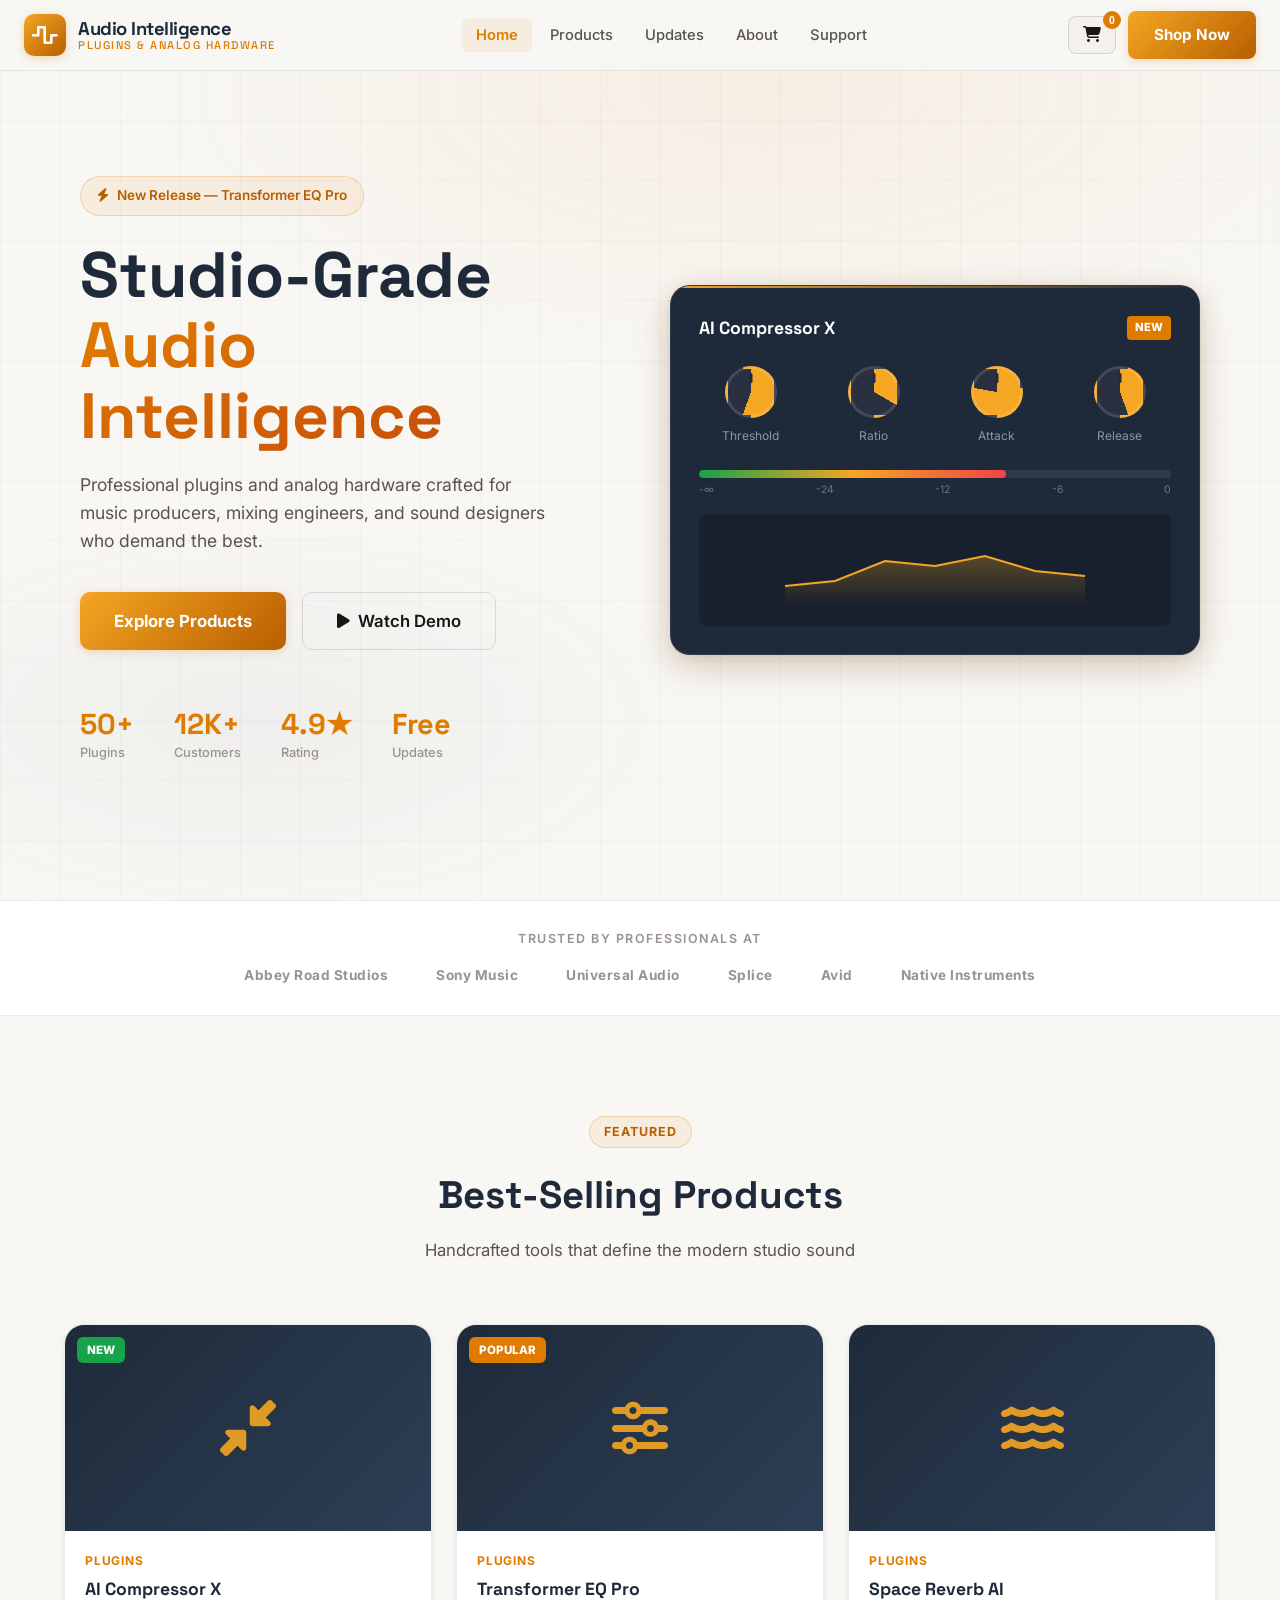
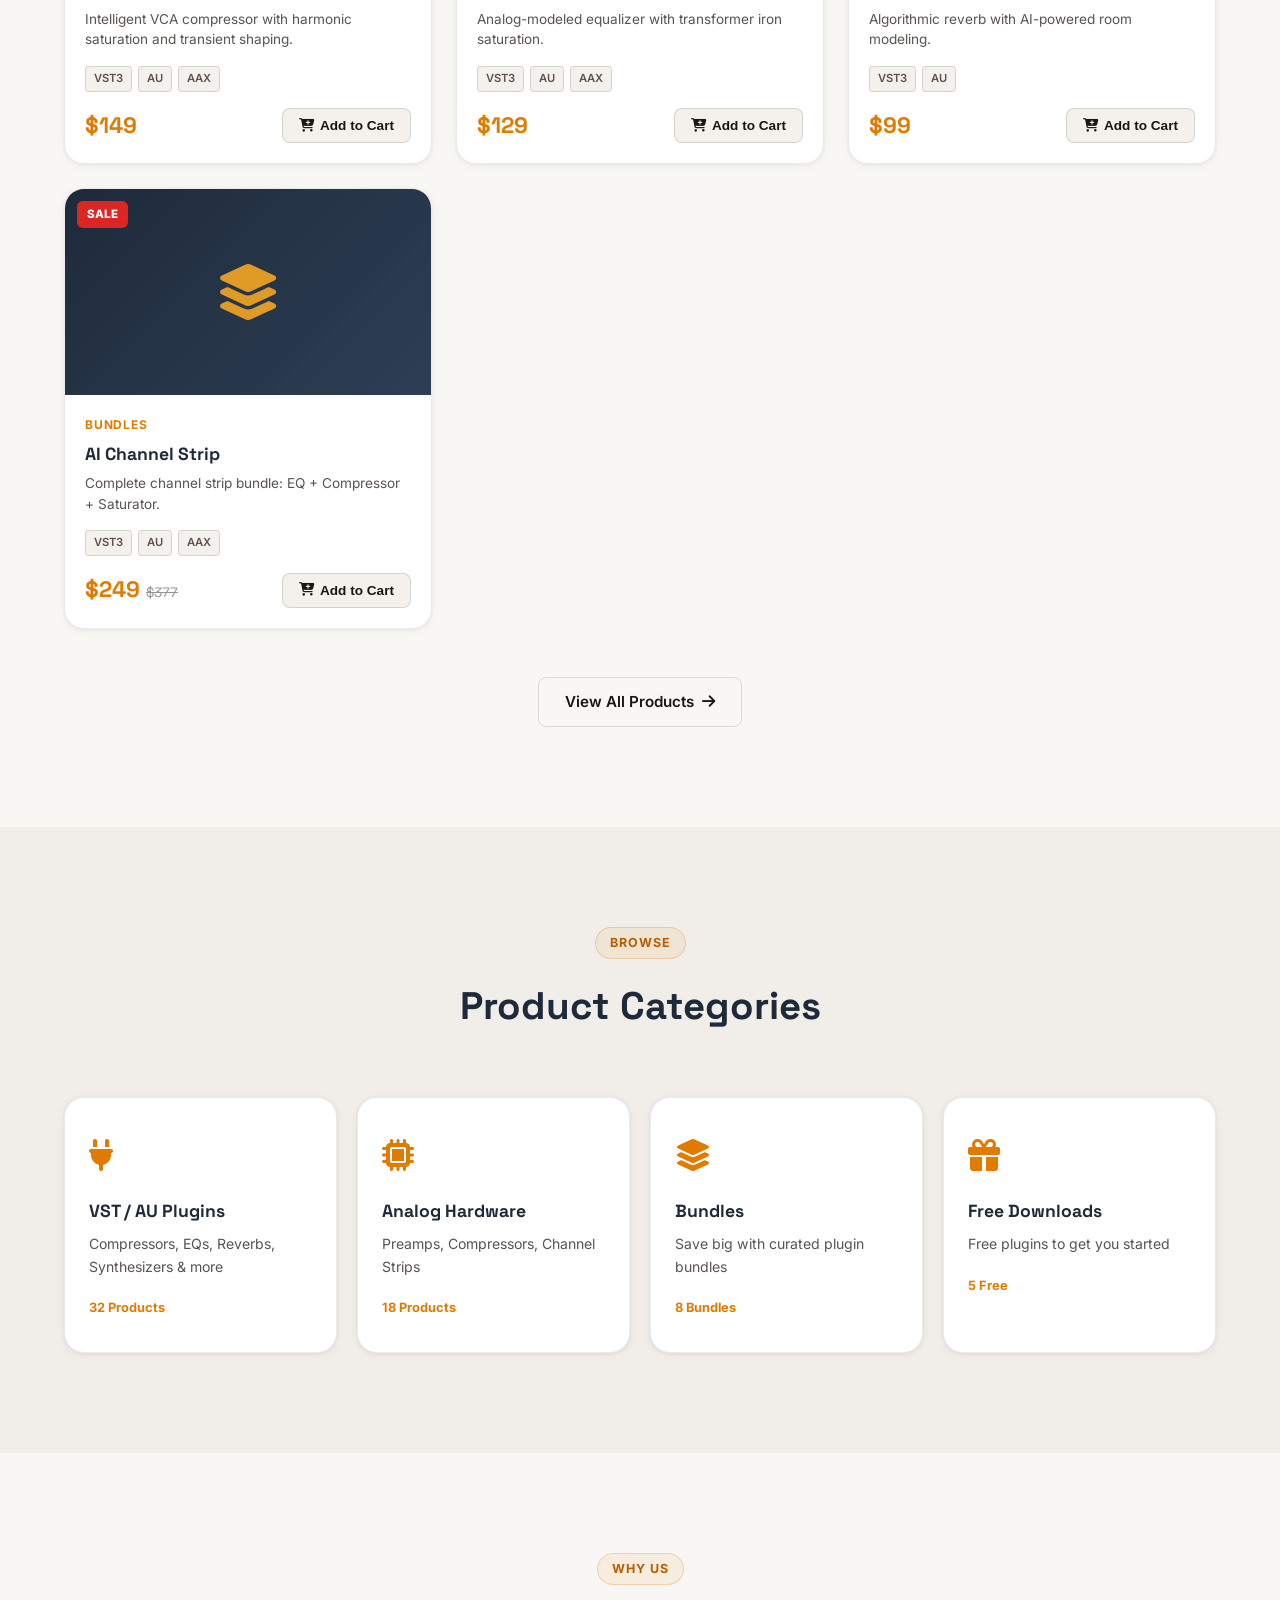
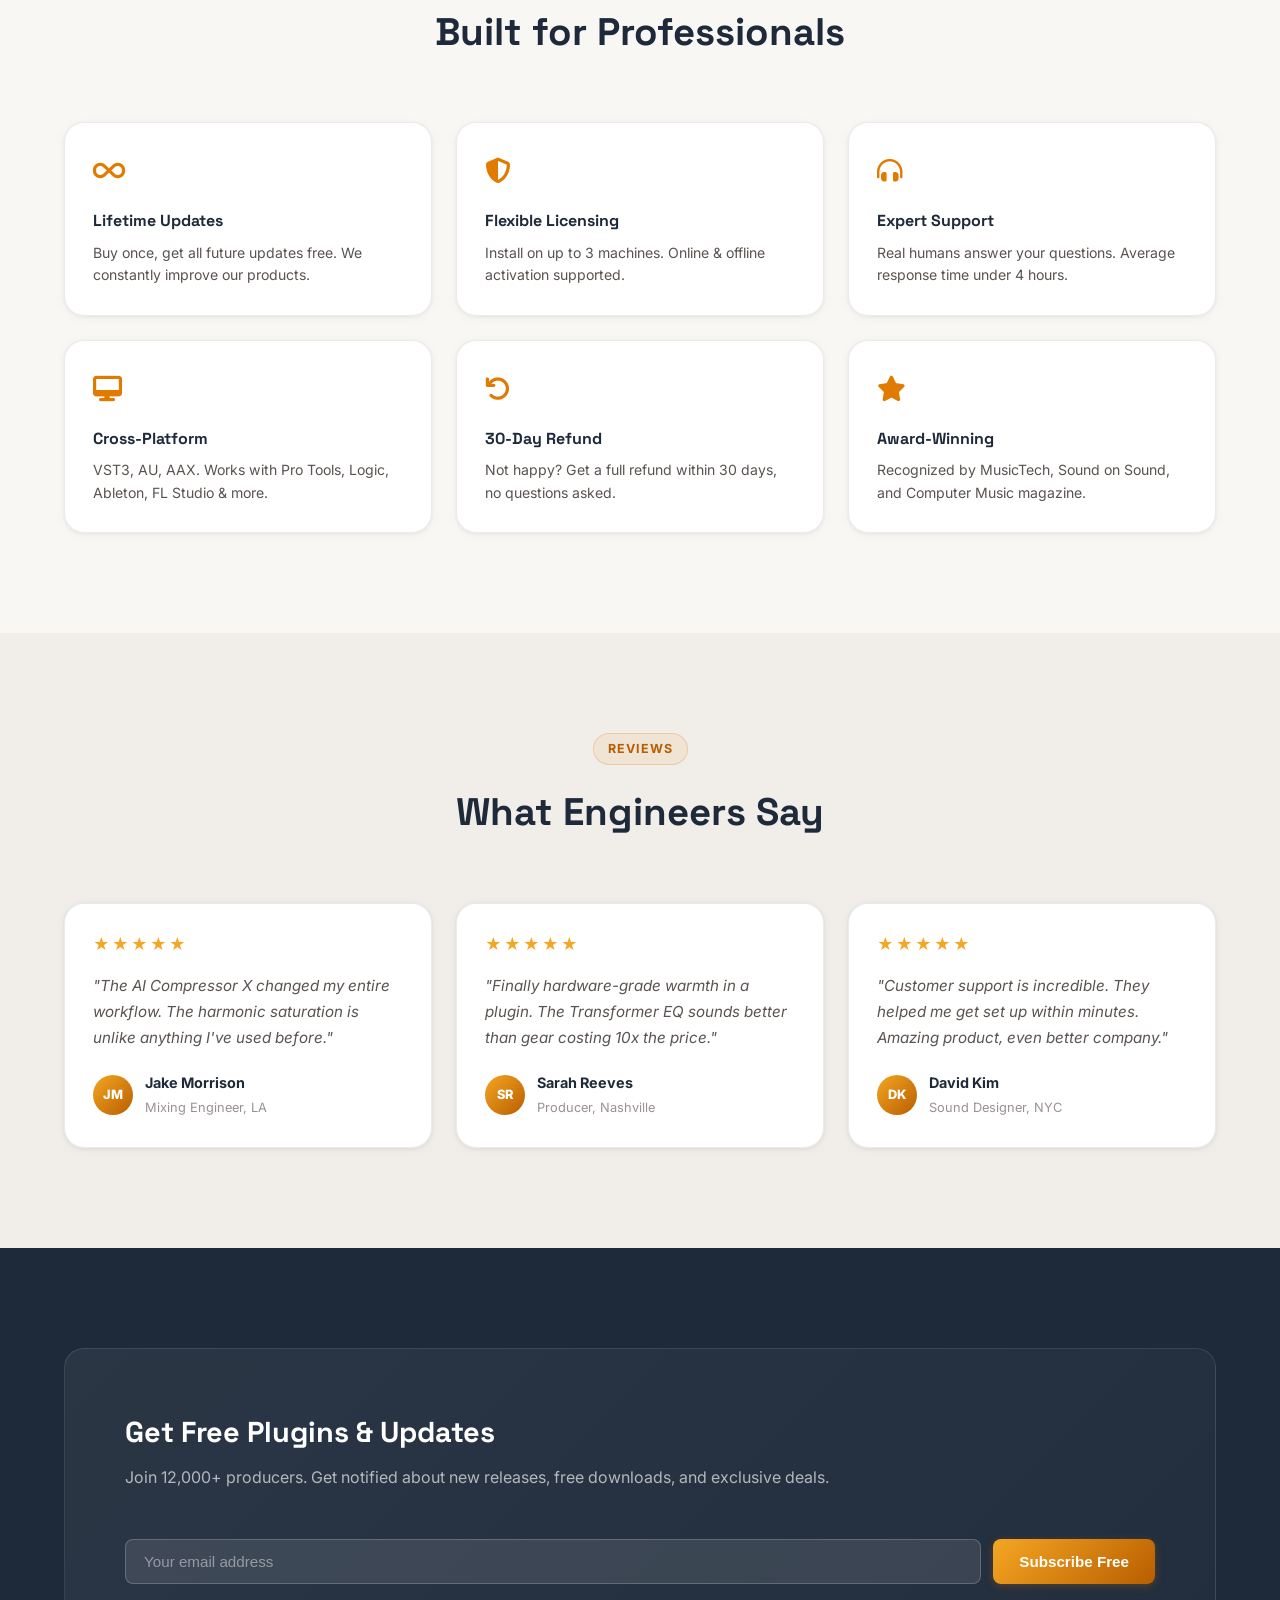
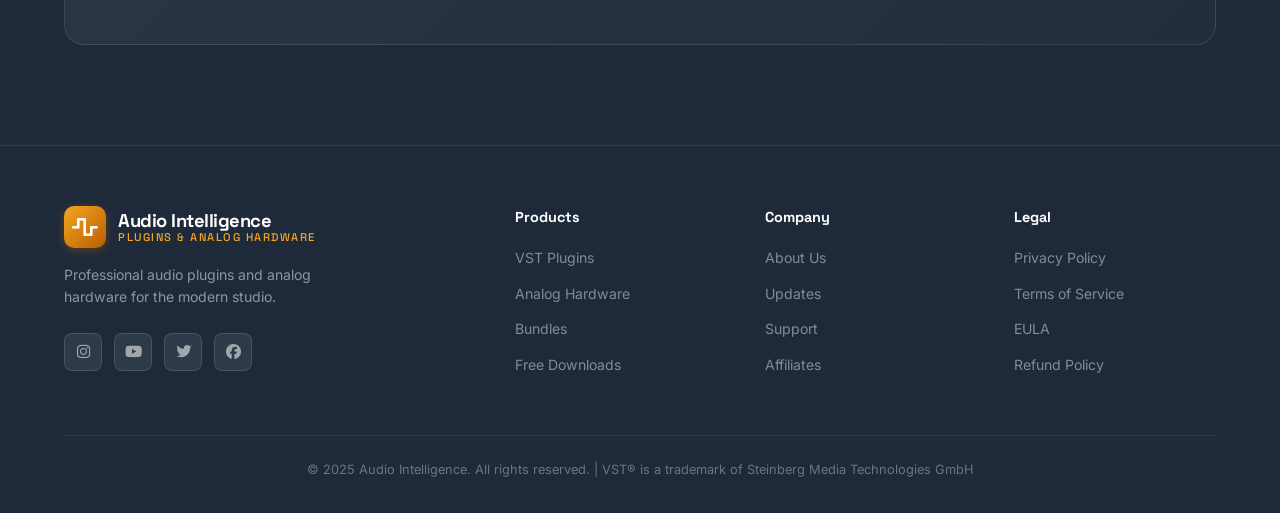
==== commit f7d7901d: "feat: redesign logo with larger icon box and full company name + tagline" ====
--- a/index.html
+++ b/index.html
@@ -17,7 +17,10 @@
   <div class="nav-container">
     <a href="index.html" class="nav-logo">
       <span class="logo-icon"><i class="fas fa-wave-square"></i></span>
-      <span class="logo-text">Audio<strong>Intelligence</strong></span>
+      <span class="logo-text">
+        <span class="logo-main">Audio Intelligence</span>
+        <span class="logo-sub">Plugins & Analog Hardware</span>
+      </span>
     </a>
     <ul class="nav-links" id="navLinks">
       <li><a href="index.html" class="active">Home</a></li>
@@ -223,7 +226,13 @@
   <div class="container">
     <div class="footer-grid">
       <div class="footer-brand">
-        <a href="index.html" class="nav-logo"><span class="logo-icon"><i class="fas fa-wave-square"></i></span><span class="logo-text">Audio<strong>Intelligence</strong></span></a>
+        <a href="index.html" class="nav-logo">
+          <span class="logo-icon"><i class="fas fa-wave-square"></i></span>
+          <span class="logo-text">
+            <span class="logo-main">Audio Intelligence</span>
+            <span class="logo-sub">Plugins & Analog Hardware</span>
+          </span>
+        </a>
         <p>Professional audio plugins and analog hardware for the modern studio.</p>
         <div class="social-links">
           <a href="#"><i class="fab fa-instagram"></i></a>
--- a/css/style.css
+++ b/css/style.css
@@ -1,32 +1,48 @@
 /* ===========================
-   AUDIO INTELLIGENCE — STYLES
+   AUDIO INTELLIGENCE — LIGHT THEME
    =========================== */
 
 :root {
-  --gold: #f5a623;
-  --gold-light: #ffc04d;
-  --gold-dark: #c8821a;
-  --bg-dark: #0a0a0c;
-  --bg-card: #111116;
-  --bg-section: #0e0e12;
-  --bg-elevated: #18181f;
-  --border: rgba(255,255,255,0.07);
-  --text-primary: #f0f0f5;
-  --text-secondary: #8888a0;
-  --text-muted: #555566;
-  --success: #22c55e;
-  --font-main: 'Inter', sans-serif;
+  --accent:        #e07b00;
+  --accent-light:  #f5a623;
+  --accent-dark:   #b85e00;
+  --accent-soft:   rgba(224,123,0,0.08);
+  --accent-border: rgba(224,123,0,0.25);
+
+  --bg:          #f8f7f4;
+  --bg-white:    #ffffff;
+  --bg-section:  #f1ede8;
+  --bg-card:     #ffffff;
+  --bg-elevated: #f4f0eb;
+
+  --border:      rgba(0,0,0,0.08);
+  --border-md:   rgba(0,0,0,0.12);
+
+  --text-primary:   #1a1614;
+  --text-secondary: #5a5350;
+  --text-muted:     #9a9290;
+
+  --success: #16a34a;
+  --danger:  #dc2626;
+  --navy:    #1e2a3a;
+
+  --font-main:    'Inter', sans-serif;
   --font-display: 'Space Grotesk', sans-serif;
-  --radius: 12px;
+
+  --radius:    12px;
   --radius-lg: 20px;
-  --shadow: 0 4px 24px rgba(0,0,0,0.5);
-  --shadow-gold: 0 0 30px rgba(245,166,35,0.2);
-  --transition: all 0.25s ease;
+
+  --shadow-sm: 0 1px 4px rgba(0,0,0,0.06), 0 2px 12px rgba(0,0,0,0.04);
+  --shadow:    0 4px 20px rgba(0,0,0,0.08), 0 1px 4px rgba(0,0,0,0.04);
+  --shadow-lg: 0 12px 40px rgba(0,0,0,0.12), 0 2px 8px rgba(0,0,0,0.06);
+  --shadow-accent: 0 8px 30px rgba(224,123,0,0.18);
+
+  --transition: all 0.22s ease;
 }
 
 *, *::before, *::after { box-sizing: border-box; margin: 0; padding: 0; }
 html { scroll-behavior: smooth; }
-body { background: var(--bg-dark); color: var(--text-primary); font-family: var(--font-main); line-height: 1.6; overflow-x: hidden; }
+body { background: var(--bg); color: var(--text-primary); font-family: var(--font-main); line-height: 1.6; overflow-x: hidden; }
 a { text-decoration: none; color: inherit; }
 ul { list-style: none; }
 img { max-width: 100%; display: block; }
@@ -34,254 +50,305 @@
 
 /* ---- BUTTONS ---- */
 .btn-primary {
-  background: linear-gradient(135deg, var(--gold), var(--gold-dark));
-  color: #000; font-weight: 700; padding: 12px 26px;
+  background: linear-gradient(135deg, var(--accent-light), var(--accent-dark));
+  color: #fff; font-weight: 700; padding: 12px 26px;
   border-radius: 8px; border: none; cursor: pointer;
   font-size: 0.95rem; transition: var(--transition);
   display: inline-flex; align-items: center; gap: 8px;
-}
-.btn-primary:hover { transform: translateY(-2px); box-shadow: var(--shadow-gold); filter: brightness(1.1); }
+  box-shadow: 0 2px 8px rgba(224,123,0,0.25);
+}
+.btn-primary:hover { transform: translateY(-2px); box-shadow: var(--shadow-accent); filter: brightness(1.06); }
 .btn-primary.btn-large { padding: 15px 34px; font-size: 1.05rem; border-radius: 10px; }
 .btn-primary.full-width { width: 100%; justify-content: center; }
+
 .btn-ghost {
   background: transparent; color: var(--text-primary); font-weight: 600;
-  padding: 12px 26px; border-radius: 8px; border: 1px solid var(--border);
+  padding: 12px 26px; border-radius: 8px; border: 1.5px solid var(--border-md);
   cursor: pointer; font-size: 0.95rem; transition: var(--transition);
   display: inline-flex; align-items: center; gap: 8px;
 }
-.btn-ghost:hover { border-color: var(--gold); color: var(--gold); }
+.btn-ghost:hover { border-color: var(--accent); color: var(--accent); background: var(--accent-soft); }
 .btn-ghost.btn-large { padding: 15px 34px; font-size: 1.05rem; border-radius: 10px; }
+
 
 /* ---- NAVBAR ---- */
 .navbar {
   position: fixed; top: 0; width: 100%; z-index: 1000;
-  background: rgba(10,10,12,0.85); backdrop-filter: blur(20px);
+  background: rgba(248,247,244,0.88); backdrop-filter: blur(20px);
   border-bottom: 1px solid var(--border); transition: var(--transition);
 }
-.navbar.scrolled { background: rgba(10,10,12,0.98); }
+.navbar.scrolled { background: rgba(255,255,255,0.97); box-shadow: var(--shadow-sm); }
 .nav-container { max-width: 1280px; margin: 0 auto; padding: 0 24px; display: flex; align-items: center; height: 70px; gap: 32px; }
-.nav-logo { display: flex; align-items: center; gap: 10px; }
-.logo-icon { font-size: 1.4rem; color: var(--gold); }
-.logo-text { font-family: var(--font-display); font-size: 1.2rem; color: var(--text-primary); }
-.logo-text strong { color: var(--gold); }
+.nav-logo { display: flex; align-items: center; gap: 12px; text-decoration: none; }
+.logo-icon {
+  width: 42px;
+  height: 42px;
+  background: linear-gradient(135deg, var(--accent-light), var(--accent-dark));
+  border-radius: 10px;
+  display: flex;
+  align-items: center;
+  justify-content: center;
+  font-size: 1.3rem;
+  color: #fff;
+  flex-shrink: 0;
+  box-shadow: 0 2px 8px rgba(224,123,0,0.3);
+}
+.logo-text {
+  font-family: var(--font-display);
+  font-size: 1.25rem;
+  font-weight: 600;
+  color: var(--text-primary);
+  letter-spacing: -0.3px;
+  line-height: 1.2;
+  display: flex;
+  flex-direction: column;
+}
+.logo-text .logo-main {
+  font-size: 1.15rem;
+  font-weight: 800;
+  color: var(--navy);
+  letter-spacing: -0.5px;
+}
+.logo-text .logo-sub {
+  font-size: 0.7rem;
+  font-weight: 500;
+  color: var(--accent);
+  text-transform: uppercase;
+  letter-spacing: 1.5px;
+  margin-top: -1px;
+}
+.logo-text strong { color: var(--accent); }
 .nav-links { display: flex; gap: 4px; flex: 1; justify-content: center; }
 .nav-links a { padding: 8px 14px; border-radius: 6px; font-size: 0.92rem; font-weight: 500; color: var(--text-secondary); transition: var(--transition); }
-.nav-links a:hover, .nav-links a.active { color: var(--text-primary); background: var(--bg-elevated); }
+.nav-links a:hover { color: var(--text-primary); background: var(--bg-elevated); }
+.nav-links a.active { color: var(--accent); background: var(--accent-soft); font-weight: 600; }
 .nav-actions { display: flex; align-items: center; gap: 12px; }
-.btn-cart { background: var(--bg-elevated); border: 1px solid var(--border); color: var(--text-primary); padding: 9px 14px; border-radius: 8px; cursor: pointer; position: relative; transition: var(--transition); font-size: 1rem; }
-.btn-cart:hover { border-color: var(--gold); color: var(--gold); }
-.cart-count { position: absolute; top: -6px; right: -6px; background: var(--gold); color: #000; font-size: 0.65rem; font-weight: 800; width: 18px; height: 18px; border-radius: 50%; display: flex; align-items: center; justify-content: center; }
+.btn-cart { background: var(--bg-elevated); border: 1.5px solid var(--border-md); color: var(--text-primary); padding: 9px 14px; border-radius: 8px; cursor: pointer; position: relative; transition: var(--transition); font-size: 1rem; }
+.btn-cart:hover { border-color: var(--accent); color: var(--accent); background: var(--accent-soft); }
+.cart-count { position: absolute; top: -6px; right: -6px; background: var(--accent); color: #fff; font-size: 0.65rem; font-weight: 800; width: 18px; height: 18px; border-radius: 50%; display: flex; align-items: center; justify-content: center; }
 .nav-toggle { display: none; background: none; border: none; color: var(--text-primary); font-size: 1.3rem; cursor: pointer; }
 
+
 /* ---- CART DRAWER ---- */
-.cart-overlay { position: fixed; inset: 0; background: rgba(0,0,0,0.6); z-index: 1100; opacity: 0; pointer-events: none; transition: opacity 0.3s; }
+.cart-overlay { position: fixed; inset: 0; background: rgba(0,0,0,0.35); z-index: 1100; opacity: 0; pointer-events: none; transition: opacity 0.3s; }
 .cart-overlay.active { opacity: 1; pointer-events: all; }
-.cart-drawer { position: fixed; right: -420px; top: 0; width: 380px; height: 100vh; background: var(--bg-card); border-left: 1px solid var(--border); z-index: 1200; transition: right 0.35s cubic-bezier(0.4,0,0.2,1); display: flex; flex-direction: column; }
+.cart-drawer { position: fixed; right: -420px; top: 0; width: 380px; height: 100vh; background: var(--bg-white); border-left: 1px solid var(--border); z-index: 1200; transition: right 0.35s cubic-bezier(0.4,0,0.2,1); display: flex; flex-direction: column; box-shadow: -8px 0 40px rgba(0,0,0,0.12); }
 .cart-drawer.open { right: 0; }
 .cart-header { padding: 24px; border-bottom: 1px solid var(--border); display: flex; justify-content: space-between; align-items: center; }
-.cart-header h3 { font-family: var(--font-display); font-size: 1.2rem; }
-.cart-close { background: none; border: none; color: var(--text-secondary); font-size: 1.2rem; cursor: pointer; transition: var(--transition); }
+.cart-header h3 { font-family: var(--font-display); font-size: 1.2rem; color: var(--text-primary); }
+.cart-close { background: none; border: none; color: var(--text-muted); font-size: 1.2rem; cursor: pointer; transition: var(--transition); }
 .cart-close:hover { color: var(--text-primary); }
 .cart-items { flex: 1; overflow-y: auto; padding: 16px; }
 .cart-empty { text-align: center; padding: 60px 20px; color: var(--text-muted); }
-.cart-empty i { font-size: 2.5rem; margin-bottom: 12px; display: block; }
-.cart-item { display: flex; gap: 12px; padding: 12px 0; border-bottom: 1px solid var(--border); align-items: center; }
+.cart-empty i { font-size: 2.5rem; margin-bottom: 12px; display: block; color: var(--accent-light); }
+.cart-item { display: flex; gap: 12px; padding: 14px 0; border-bottom: 1px solid var(--border); align-items: center; }
 .cart-item-info { flex: 1; }
-.cart-item-name { font-weight: 600; font-size: 0.9rem; }
-.cart-item-price { color: var(--gold); font-weight: 700; font-size: 0.9rem; margin-top: 2px; }
-.cart-item-remove { background: none; border: none; color: var(--text-muted); cursor: pointer; font-size: 0.85rem; transition: var(--transition); }
-.cart-item-remove:hover { color: #ff4444; }
-.cart-footer { padding: 20px 24px; border-top: 1px solid var(--border); }
-.cart-total { display: flex; justify-content: space-between; margin-bottom: 16px; font-size: 1rem; }
-.cart-total strong { color: var(--gold); font-size: 1.2rem; }
+.cart-item-name { font-weight: 600; font-size: 0.9rem; color: var(--text-primary); }
+.cart-item-price { color: var(--accent); font-weight: 700; font-size: 0.9rem; margin-top: 2px; }
+.cart-item-remove { background: none; border: none; color: var(--text-muted); cursor: pointer; font-size: 0.85rem; transition: var(--transition); padding: 4px; }
+.cart-item-remove:hover { color: var(--danger); }
+.cart-footer { padding: 20px 24px; border-top: 1px solid var(--border); background: var(--bg-elevated); }
+.cart-total { display: flex; justify-content: space-between; margin-bottom: 16px; font-size: 1rem; font-weight: 600; }
+.cart-total strong { color: var(--accent); font-size: 1.2rem; }
 
 
 /* ---- HERO ---- */
 .hero { min-height: 100vh; display: grid; grid-template-columns: 1fr 1fr; align-items: center; gap: 60px; padding: 120px 80px 80px; max-width: 1400px; margin: 0 auto; position: relative; }
 .hero-bg { position: fixed; inset: 0; z-index: -1; overflow: hidden; }
-.waveform-bg { position: absolute; inset: 0; background: radial-gradient(ellipse 80% 50% at 50% 0%, rgba(245,166,35,0.06) 0%, transparent 70%); }
-.grid-overlay { position: absolute; inset: 0; background-image: linear-gradient(rgba(255,255,255,0.02) 1px, transparent 1px), linear-gradient(90deg, rgba(255,255,255,0.02) 1px, transparent 1px); background-size: 60px 60px; }
-.hero-badge { display: inline-flex; align-items: center; gap: 8px; background: rgba(245,166,35,0.1); border: 1px solid rgba(245,166,35,0.3); color: var(--gold); padding: 8px 16px; border-radius: 100px; font-size: 0.85rem; font-weight: 600; margin-bottom: 24px; animation: fadeUp 0.6s ease; }
-.hero-title { font-family: var(--font-display); font-size: clamp(2.8rem, 5vw, 4.5rem); font-weight: 800; line-height: 1.1; margin-bottom: 20px; animation: fadeUp 0.6s 0.1s ease both; }
-.gradient-text { background: linear-gradient(135deg, var(--gold), #ff6b35); -webkit-background-clip: text; -webkit-text-fill-color: transparent; background-clip: text; }
+.waveform-bg { position: absolute; inset: 0; background: radial-gradient(ellipse 80% 50% at 60% 10%, rgba(224,123,0,0.07) 0%, transparent 65%), radial-gradient(ellipse 60% 40% at 20% 80%, rgba(30,42,58,0.04) 0%, transparent 60%); }
+.grid-overlay { position: absolute; inset: 0; background-image: linear-gradient(rgba(0,0,0,0.025) 1px, transparent 1px), linear-gradient(90deg, rgba(0,0,0,0.025) 1px, transparent 1px); background-size: 60px 60px; }
+.hero-badge { display: inline-flex; align-items: center; gap: 8px; background: var(--accent-soft); border: 1px solid var(--accent-border); color: var(--accent-dark); padding: 8px 16px; border-radius: 100px; font-size: 0.85rem; font-weight: 600; margin-bottom: 24px; animation: fadeUp 0.6s ease; }
+.hero-title { font-family: var(--font-display); font-size: clamp(2.8rem, 5vw, 4.5rem); font-weight: 800; line-height: 1.1; margin-bottom: 20px; animation: fadeUp 0.6s 0.1s ease both; color: var(--navy); }
+.gradient-text { background: linear-gradient(135deg, var(--accent), #c8500a); -webkit-background-clip: text; -webkit-text-fill-color: transparent; background-clip: text; }
 .hero-subtitle { font-size: 1.1rem; color: var(--text-secondary); max-width: 480px; margin-bottom: 36px; animation: fadeUp 0.6s 0.2s ease both; }
 .hero-cta { display: flex; gap: 16px; flex-wrap: wrap; margin-bottom: 60px; animation: fadeUp 0.6s 0.3s ease both; }
 .hero-stats { display: flex; gap: 40px; animation: fadeUp 0.6s 0.4s ease both; }
 .stat { display: flex; flex-direction: column; }
-.stat-num { font-family: var(--font-display); font-size: 1.8rem; font-weight: 800; color: var(--gold); line-height: 1; }
+.stat-num { font-family: var(--font-display); font-size: 1.8rem; font-weight: 800; color: var(--accent); line-height: 1; }
 .stat-label { font-size: 0.8rem; color: var(--text-muted); font-weight: 500; margin-top: 4px; }
 
 /* Plugin Mockup */
 .hero-visual { animation: fadeUp 0.6s 0.2s ease both; }
-.plugin-mockup { background: var(--bg-card); border: 1px solid var(--border); border-radius: var(--radius-lg); padding: 28px; box-shadow: var(--shadow), var(--shadow-gold); position: relative; overflow: hidden; }
-.plugin-mockup::before { content: ''; position: absolute; top: 0; left: 0; right: 0; height: 2px; background: linear-gradient(90deg, var(--gold), transparent); }
-.plugin-ui { }
+.plugin-mockup { background: var(--navy); border: 1px solid rgba(255,255,255,0.08); border-radius: var(--radius-lg); padding: 28px; box-shadow: var(--shadow-lg), var(--shadow-accent); position: relative; overflow: hidden; }
+.plugin-mockup::before { content: ''; position: absolute; top: 0; left: 0; right: 0; height: 2px; background: linear-gradient(90deg, var(--accent-light), transparent); }
 .plugin-header { display: flex; justify-content: space-between; align-items: center; margin-bottom: 24px; }
-.plugin-name { font-family: var(--font-display); font-size: 1.1rem; font-weight: 700; }
-.plugin-tag { background: var(--gold); color: #000; font-size: 0.7rem; font-weight: 800; padding: 3px 8px; border-radius: 4px; }
+.plugin-name { font-family: var(--font-display); font-size: 1.1rem; font-weight: 700; color: #fff; }
+.plugin-tag { background: var(--accent); color: #fff; font-size: 0.7rem; font-weight: 800; padding: 3px 8px; border-radius: 4px; }
 .plugin-knobs { display: grid; grid-template-columns: repeat(4, 1fr); gap: 20px; margin-bottom: 24px; }
-.knob-group { display: flex; flex-direction: column; align-items: center; gap: 8px; font-size: 0.75rem; color: var(--text-muted); }
-.knob { width: 52px; height: 52px; border-radius: 50%; background: conic-gradient(var(--gold) 0deg, var(--gold) 200deg, #222 200deg); border: 3px solid #2a2a35; position: relative; cursor: pointer; transition: var(--transition); }
-.knob::after { content: ''; position: absolute; top: 4px; left: 50%; transform: translateX(-50%); width: 3px; height: 10px; background: var(--bg-dark); border-radius: 2px; }
-.knob:hover { box-shadow: 0 0 15px rgba(245,166,35,0.4); }
-.k2 { background: conic-gradient(var(--gold) 0deg, var(--gold) 120deg, #222 120deg); }
-.k3 { background: conic-gradient(var(--gold) 0deg, var(--gold) 280deg, #222 280deg); }
-.k4 { background: conic-gradient(var(--gold) 0deg, var(--gold) 160deg, #222 160deg); }
+.knob-group { display: flex; flex-direction: column; align-items: center; gap: 8px; font-size: 0.75rem; color: rgba(255,255,255,0.5); }
+.knob { width: 52px; height: 52px; border-radius: 50%; background: conic-gradient(var(--accent-light) 0deg, var(--accent-light) 200deg, #2a3040 200deg); border: 3px solid rgba(255,255,255,0.12); position: relative; cursor: pointer; transition: var(--transition); }
+.knob::after { content: ''; position: absolute; top: 4px; left: 50%; transform: translateX(-50%); width: 3px; height: 10px; background: var(--navy); border-radius: 2px; }
+.knob:hover { box-shadow: 0 0 16px rgba(245,166,35,0.4); }
+.k2 { background: conic-gradient(var(--accent-light) 0deg, var(--accent-light) 120deg, #2a3040 120deg); }
+.k3 { background: conic-gradient(var(--accent-light) 0deg, var(--accent-light) 280deg, #2a3040 280deg); }
+.k4 { background: conic-gradient(var(--accent-light) 0deg, var(--accent-light) 160deg, #2a3040 160deg); }
 .plugin-meter { margin-bottom: 16px; }
-.meter-bar { height: 8px; background: #1a1a25; border-radius: 4px; overflow: hidden; margin-bottom: 4px; }
-.meter-fill { height: 100%; width: 65%; background: linear-gradient(90deg, var(--success), var(--gold), #ff4444); border-radius: 4px; animation: meterPulse 2s ease-in-out infinite; }
-.meter-labels { display: flex; justify-content: space-between; font-size: 0.65rem; color: var(--text-muted); }
-.plugin-eq-display { background: #0d0d15; border-radius: 8px; padding: 12px; }
+.meter-bar { height: 8px; background: rgba(255,255,255,0.08); border-radius: 4px; overflow: hidden; margin-bottom: 4px; }
+.meter-fill { height: 100%; width: 65%; background: linear-gradient(90deg, #16a34a, var(--accent-light), #ef4444); border-radius: 4px; animation: meterPulse 2s ease-in-out infinite; }
+.meter-labels { display: flex; justify-content: space-between; font-size: 0.65rem; color: rgba(255,255,255,0.35); }
+.plugin-eq-display { background: rgba(0,0,0,0.25); border-radius: 8px; padding: 12px; }
 .eq-svg { width: 100%; height: 80px; }
 
+
 /* ---- TRUST BAR ---- */
-.trust-bar { padding: 28px 0; border-top: 1px solid var(--border); border-bottom: 1px solid var(--border); background: var(--bg-section); }
-.trust-label { text-align: center; font-size: 0.8rem; color: var(--text-muted); font-weight: 500; margin-bottom: 16px; text-transform: uppercase; letter-spacing: 1px; }
+.trust-bar { padding: 28px 0; border-top: 1px solid var(--border); border-bottom: 1px solid var(--border); background: var(--bg-white); }
+.trust-label { text-align: center; font-size: 0.78rem; color: var(--text-muted); font-weight: 600; margin-bottom: 16px; text-transform: uppercase; letter-spacing: 1.5px; }
 .trust-logos { display: flex; justify-content: center; align-items: center; gap: 48px; flex-wrap: wrap; padding: 0 24px; }
-.trust-logos span { font-size: 0.85rem; font-weight: 600; color: var(--text-muted); letter-spacing: 0.5px; transition: var(--transition); cursor: default; }
+.trust-logos span { font-size: 0.85rem; font-weight: 700; color: var(--text-muted); letter-spacing: 0.5px; transition: var(--transition); cursor: default; }
 .trust-logos span:hover { color: var(--text-secondary); }
-
 
 /* ---- SECTIONS ---- */
 .section { padding: 100px 0; }
 .section-dark { background: var(--bg-section); }
 .container { max-width: 1200px; margin: 0 auto; padding: 0 24px; }
 .section-header { text-align: center; margin-bottom: 60px; }
-.section-tag { display: inline-block; background: rgba(245,166,35,0.1); border: 1px solid rgba(245,166,35,0.25); color: var(--gold); font-size: 0.8rem; font-weight: 700; padding: 5px 14px; border-radius: 100px; text-transform: uppercase; letter-spacing: 1px; margin-bottom: 16px; }
-.section-header h2 { font-family: var(--font-display); font-size: clamp(1.8rem, 3vw, 2.6rem); font-weight: 700; margin-bottom: 12px; }
+.section-tag { display: inline-block; background: var(--accent-soft); border: 1px solid var(--accent-border); color: var(--accent-dark); font-size: 0.78rem; font-weight: 700; padding: 5px 14px; border-radius: 100px; text-transform: uppercase; letter-spacing: 1px; margin-bottom: 16px; }
+.section-header h2 { font-family: var(--font-display); font-size: clamp(1.8rem, 3vw, 2.6rem); font-weight: 700; margin-bottom: 12px; color: var(--navy); }
 .section-header p { color: var(--text-secondary); font-size: 1.05rem; }
 .section-cta { text-align: center; margin-top: 48px; }
 
 /* ---- PRODUCT CARDS ---- */
 .products-grid { display: grid; grid-template-columns: repeat(auto-fill, minmax(280px, 1fr)); gap: 24px; }
-.product-card { background: var(--bg-card); border: 1px solid var(--border); border-radius: var(--radius-lg); overflow: hidden; transition: var(--transition); cursor: pointer; }
-.product-card:hover { transform: translateY(-6px); border-color: rgba(245,166,35,0.3); box-shadow: var(--shadow), var(--shadow-gold); }
-.product-image { aspect-ratio: 16/9; background: linear-gradient(135deg, #1a1a2e, #16213e); display: flex; align-items: center; justify-content: center; position: relative; overflow: hidden; }
-.product-image-icon { font-size: 3.5rem; color: var(--gold); opacity: 0.8; }
-.product-badge { position: absolute; top: 12px; left: 12px; background: var(--gold); color: #000; font-size: 0.72rem; font-weight: 800; padding: 4px 10px; border-radius: 6px; }
-.product-badge.new { background: #22c55e; }
-.product-badge.sale { background: #ef4444; color: #fff; }
+.product-card { background: var(--bg-white); border: 1px solid var(--border); border-radius: var(--radius-lg); overflow: hidden; transition: var(--transition); cursor: pointer; box-shadow: var(--shadow-sm); }
+.product-card:hover { transform: translateY(-6px); border-color: var(--accent-border); box-shadow: var(--shadow-lg), var(--shadow-accent); }
+.product-image { aspect-ratio: 16/9; background: linear-gradient(135deg, var(--navy), #2d3f55); display: flex; align-items: center; justify-content: center; position: relative; overflow: hidden; }
+.product-image-icon { font-size: 3.5rem; color: var(--accent-light); opacity: 0.9; }
+.product-badge { position: absolute; top: 12px; left: 12px; background: var(--accent); color: #fff; font-size: 0.72rem; font-weight: 800; padding: 4px 10px; border-radius: 6px; }
+.product-badge.new { background: var(--success); color: #fff; }
+.product-badge.sale { background: var(--danger); color: #fff; }
 .product-body { padding: 20px; }
-.product-category { font-size: 0.75rem; font-weight: 600; color: var(--gold); text-transform: uppercase; letter-spacing: 0.8px; margin-bottom: 8px; }
-.product-name { font-family: var(--font-display); font-size: 1.1rem; font-weight: 700; margin-bottom: 8px; line-height: 1.3; }
+.product-category { font-size: 0.75rem; font-weight: 700; color: var(--accent); text-transform: uppercase; letter-spacing: 0.8px; margin-bottom: 8px; }
+.product-name { font-family: var(--font-display); font-size: 1.1rem; font-weight: 700; margin-bottom: 8px; line-height: 1.3; color: var(--navy); }
 .product-desc { font-size: 0.85rem; color: var(--text-secondary); margin-bottom: 16px; line-height: 1.5; }
 .product-formats { display: flex; gap: 6px; flex-wrap: wrap; margin-bottom: 16px; }
-.format-tag { font-size: 0.7rem; background: var(--bg-elevated); border: 1px solid var(--border); padding: 3px 8px; border-radius: 4px; color: var(--text-muted); font-weight: 500; }
+.format-tag { font-size: 0.7rem; background: var(--bg-elevated); border: 1px solid var(--border-md); padding: 3px 8px; border-radius: 4px; color: var(--text-secondary); font-weight: 600; }
 .product-footer { display: flex; justify-content: space-between; align-items: center; }
 .product-price { font-family: var(--font-display); }
-.price-current { font-size: 1.4rem; font-weight: 800; color: var(--gold); }
+.price-current { font-size: 1.4rem; font-weight: 800; color: var(--accent); }
 .price-original { font-size: 0.85rem; color: var(--text-muted); text-decoration: line-through; margin-left: 6px; }
 .price-free { font-size: 1.4rem; font-weight: 800; color: var(--success); }
-.btn-add-cart { background: var(--bg-elevated); border: 1px solid var(--border); color: var(--text-primary); padding: 9px 16px; border-radius: 8px; cursor: pointer; font-size: 0.85rem; font-weight: 600; transition: var(--transition); display: flex; align-items: center; gap: 6px; }
-.btn-add-cart:hover { background: var(--gold); color: #000; border-color: var(--gold); }
+.btn-add-cart { background: var(--bg-elevated); border: 1.5px solid var(--border-md); color: var(--text-primary); padding: 9px 16px; border-radius: 8px; cursor: pointer; font-size: 0.85rem; font-weight: 600; transition: var(--transition); display: flex; align-items: center; gap: 6px; }
+.btn-add-cart:hover { background: var(--accent); color: #fff; border-color: var(--accent); box-shadow: 0 4px 12px rgba(224,123,0,0.3); }
+
 
 /* ---- CATEGORIES ---- */
 .categories-grid { display: grid; grid-template-columns: repeat(auto-fill, minmax(240px, 1fr)); gap: 20px; }
-.category-card { background: var(--bg-card); border: 1px solid var(--border); border-radius: var(--radius-lg); padding: 32px 24px; transition: var(--transition); display: block; }
-.category-card:hover { border-color: rgba(245,166,35,0.4); transform: translateY(-4px); box-shadow: var(--shadow-gold); }
-.cat-icon { font-size: 2rem; color: var(--gold); margin-bottom: 16px; }
-.category-card h3 { font-family: var(--font-display); font-size: 1.1rem; font-weight: 700; margin-bottom: 8px; }
+.category-card { background: var(--bg-white); border: 1px solid var(--border); border-radius: var(--radius-lg); padding: 32px 24px; transition: var(--transition); display: block; box-shadow: var(--shadow-sm); }
+.category-card:hover { border-color: var(--accent-border); transform: translateY(-4px); box-shadow: var(--shadow-lg), var(--shadow-accent); }
+.cat-icon { font-size: 2rem; color: var(--accent); margin-bottom: 16px; }
+.category-card h3 { font-family: var(--font-display); font-size: 1.1rem; font-weight: 700; margin-bottom: 8px; color: var(--navy); }
 .category-card p { font-size: 0.88rem; color: var(--text-secondary); margin-bottom: 16px; }
-.cat-count { font-size: 0.8rem; font-weight: 700; color: var(--gold); }
+.cat-count { font-size: 0.8rem; font-weight: 700; color: var(--accent); }
 
 /* ---- FEATURES ---- */
 .features-grid { display: grid; grid-template-columns: repeat(auto-fill, minmax(320px, 1fr)); gap: 24px; }
-.feature-card { background: var(--bg-card); border: 1px solid var(--border); border-radius: var(--radius-lg); padding: 28px; transition: var(--transition); }
-.feature-card:hover { border-color: rgba(245,166,35,0.3); transform: translateY(-3px); }
-.feat-icon { font-size: 1.6rem; color: var(--gold); margin-bottom: 16px; }
-.feature-card h4 { font-family: var(--font-display); font-size: 1rem; font-weight: 700; margin-bottom: 8px; }
+.feature-card { background: var(--bg-white); border: 1px solid var(--border); border-radius: var(--radius-lg); padding: 28px; transition: var(--transition); box-shadow: var(--shadow-sm); }
+.feature-card:hover { border-color: var(--accent-border); transform: translateY(-3px); box-shadow: var(--shadow); }
+.feat-icon { font-size: 1.6rem; color: var(--accent); margin-bottom: 16px; }
+.feature-card h4 { font-family: var(--font-display); font-size: 1rem; font-weight: 700; margin-bottom: 8px; color: var(--navy); }
 .feature-card p { font-size: 0.88rem; color: var(--text-secondary); }
 
 /* ---- TESTIMONIALS ---- */
 .testimonials-grid { display: grid; grid-template-columns: repeat(auto-fill, minmax(300px, 1fr)); gap: 24px; }
-.testimonial-card { background: var(--bg-card); border: 1px solid var(--border); border-radius: var(--radius-lg); padding: 28px; transition: var(--transition); }
-.testimonial-card:hover { border-color: rgba(245,166,35,0.2); }
-.stars { color: var(--gold); font-size: 1rem; margin-bottom: 16px; letter-spacing: 2px; }
+.testimonial-card { background: var(--bg-white); border: 1px solid var(--border); border-radius: var(--radius-lg); padding: 28px; transition: var(--transition); box-shadow: var(--shadow-sm); }
+.testimonial-card:hover { border-color: var(--accent-border); box-shadow: var(--shadow); }
+.stars { color: var(--accent-light); font-size: 1rem; margin-bottom: 16px; letter-spacing: 2px; }
 .testimonial-card p { font-size: 0.95rem; color: var(--text-secondary); line-height: 1.7; margin-bottom: 20px; font-style: italic; }
 .testimonial-author { display: flex; align-items: center; gap: 12px; }
-.author-avatar { width: 40px; height: 40px; border-radius: 50%; background: linear-gradient(135deg, var(--gold), var(--gold-dark)); display: flex; align-items: center; justify-content: center; font-weight: 800; font-size: 0.8rem; color: #000; flex-shrink: 0; }
-.testimonial-author strong { display: block; font-size: 0.9rem; }
+.author-avatar { width: 40px; height: 40px; border-radius: 50%; background: linear-gradient(135deg, var(--accent-light), var(--accent-dark)); display: flex; align-items: center; justify-content: center; font-weight: 800; font-size: 0.8rem; color: #fff; flex-shrink: 0; }
+.testimonial-author strong { display: block; font-size: 0.9rem; color: var(--navy); }
 .testimonial-author span { font-size: 0.8rem; color: var(--text-muted); }
 
 /* ---- NEWSLETTER ---- */
-.newsletter-section { background: var(--bg-section); }
-.newsletter-box { background: linear-gradient(135deg, rgba(245,166,35,0.08), rgba(245,166,35,0.02)); border: 1px solid rgba(245,166,35,0.2); border-radius: var(--radius-lg); padding: 60px; display: flex; gap: 48px; align-items: center; flex-wrap: wrap; }
-.newsletter-content h2 { font-family: var(--font-display); font-size: 1.8rem; font-weight: 700; margin-bottom: 10px; }
-.newsletter-content p { color: var(--text-secondary); }
+.newsletter-section { background: var(--navy); }
+.newsletter-box { background: linear-gradient(135deg, rgba(255,255,255,0.06), rgba(255,255,255,0.02)); border: 1px solid rgba(255,255,255,0.1); border-radius: var(--radius-lg); padding: 60px; display: flex; gap: 48px; align-items: center; flex-wrap: wrap; }
+.newsletter-content h2 { font-family: var(--font-display); font-size: 1.8rem; font-weight: 700; margin-bottom: 10px; color: #fff; }
+.newsletter-content p { color: rgba(255,255,255,0.65); }
 .newsletter-form { display: flex; gap: 12px; flex: 1; min-width: 280px; }
-.newsletter-form input { flex: 1; background: var(--bg-dark); border: 1px solid var(--border); color: var(--text-primary); padding: 13px 18px; border-radius: 8px; font-size: 0.95rem; outline: none; transition: var(--transition); }
-.newsletter-form input:focus { border-color: var(--gold); }
+.newsletter-form input { flex: 1; background: rgba(255,255,255,0.1); border: 1px solid rgba(255,255,255,0.2); color: #fff; padding: 13px 18px; border-radius: 8px; font-size: 0.95rem; outline: none; transition: var(--transition); }
+.newsletter-form input::placeholder { color: rgba(255,255,255,0.45); }
+.newsletter-form input:focus { border-color: var(--accent-light); background: rgba(255,255,255,0.14); }
+
 
 /* ---- FOOTER ---- */
-.footer { background: var(--bg-section); border-top: 1px solid var(--border); padding: 60px 0 32px; }
+.footer { background: var(--navy); border-top: 1px solid rgba(255,255,255,0.08); padding: 60px 0 32px; }
 .footer-grid { display: grid; grid-template-columns: 2fr 1fr 1fr 1fr; gap: 48px; margin-bottom: 48px; }
-.footer-brand p { font-size: 0.88rem; color: var(--text-secondary); margin: 16px 0 24px; max-width: 280px; }
+.footer .nav-logo .logo-text { color: #fff; }
+.footer .nav-logo .logo-text strong { color: var(--accent-light); }
+.footer .logo-icon { color: var(--accent-light); }
+.footer-brand p { font-size: 0.88rem; color: rgba(255,255,255,0.5); margin: 16px 0 24px; max-width: 280px; }
 .social-links { display: flex; gap: 12px; }
-.social-links a { width: 38px; height: 38px; background: var(--bg-elevated); border: 1px solid var(--border); border-radius: 8px; display: flex; align-items: center; justify-content: center; color: var(--text-secondary); font-size: 0.95rem; transition: var(--transition); }
-.social-links a:hover { background: var(--gold); color: #000; border-color: var(--gold); }
-.footer-col h4 { font-family: var(--font-display); font-size: 0.9rem; font-weight: 700; margin-bottom: 16px; color: var(--text-primary); }
+.social-links a { width: 38px; height: 38px; background: rgba(255,255,255,0.08); border: 1px solid rgba(255,255,255,0.12); border-radius: 8px; display: flex; align-items: center; justify-content: center; color: rgba(255,255,255,0.55); font-size: 0.95rem; transition: var(--transition); }
+.social-links a:hover { background: var(--accent); color: #fff; border-color: var(--accent); }
+.footer-col h4 { font-family: var(--font-display); font-size: 0.9rem; font-weight: 700; margin-bottom: 16px; color: #fff; }
 .footer-col ul li { margin-bottom: 10px; }
-.footer-col ul li a { font-size: 0.88rem; color: var(--text-muted); transition: var(--transition); }
-.footer-col ul li a:hover { color: var(--gold); }
-.footer-bottom { border-top: 1px solid var(--border); padding-top: 24px; text-align: center; }
-.footer-bottom p { font-size: 0.8rem; color: var(--text-muted); }
-
+.footer-col ul li a { font-size: 0.88rem; color: rgba(255,255,255,0.45); transition: var(--transition); }
+.footer-col ul li a:hover { color: var(--accent-light); }
+.footer-bottom { border-top: 1px solid rgba(255,255,255,0.08); padding-top: 24px; text-align: center; }
+.footer-bottom p { font-size: 0.8rem; color: rgba(255,255,255,0.35); }
 
 /* ---- PAGE HEADER ---- */
-.page-header { padding: 140px 0 60px; text-align: center; background: radial-gradient(ellipse 70% 60% at 50% 0%, rgba(245,166,35,0.07) 0%, transparent 70%); border-bottom: 1px solid var(--border); }
-.page-header h1 { font-family: var(--font-display); font-size: clamp(2rem, 4vw, 3rem); font-weight: 800; margin-bottom: 12px; }
+.page-header { padding: 140px 0 60px; text-align: center; background: linear-gradient(180deg, var(--bg-white) 0%, var(--bg) 100%); border-bottom: 1px solid var(--border); }
+.page-header h1 { font-family: var(--font-display); font-size: clamp(2rem, 4vw, 3rem); font-weight: 800; margin-bottom: 12px; color: var(--navy); }
 .page-header p { color: var(--text-secondary); font-size: 1.1rem; }
 
 /* ---- FILTER BAR ---- */
-.filter-bar { display: flex; gap: 10px; flex-wrap: wrap; justify-content: center; padding: 32px 24px; border-bottom: 1px solid var(--border); background: var(--bg-section); }
-.filter-btn { background: var(--bg-card); border: 1px solid var(--border); color: var(--text-secondary); padding: 9px 20px; border-radius: 100px; cursor: pointer; font-size: 0.88rem; font-weight: 500; transition: var(--transition); }
-.filter-btn:hover, .filter-btn.active { background: var(--gold); color: #000; border-color: var(--gold); font-weight: 700; }
+.filter-bar { display: flex; gap: 10px; flex-wrap: wrap; justify-content: center; padding: 28px 24px; border-bottom: 1px solid var(--border); background: var(--bg-white); }
+.filter-btn { background: var(--bg-elevated); border: 1.5px solid var(--border-md); color: var(--text-secondary); padding: 9px 20px; border-radius: 100px; cursor: pointer; font-size: 0.88rem; font-weight: 500; transition: var(--transition); }
+.filter-btn:hover { border-color: var(--accent); color: var(--accent); background: var(--accent-soft); }
+.filter-btn.active { background: var(--accent); color: #fff; border-color: var(--accent); font-weight: 700; box-shadow: 0 4px 12px rgba(224,123,0,0.3); }
+
 
 /* ---- UPDATES PAGE ---- */
-.updates-list { display: flex; flex-direction: column; gap: 24px; max-width: 820px; margin: 0 auto; }
-.update-card { background: var(--bg-card); border: 1px solid var(--border); border-radius: var(--radius-lg); padding: 28px; display: flex; gap: 24px; transition: var(--transition); }
-.update-card:hover { border-color: rgba(245,166,35,0.3); }
-.update-version-badge { background: linear-gradient(135deg, var(--gold), var(--gold-dark)); color: #000; font-weight: 800; padding: 6px 14px; border-radius: 8px; font-size: 0.85rem; white-space: nowrap; height: fit-content; }
-.update-body h3 { font-family: var(--font-display); font-size: 1.1rem; font-weight: 700; margin-bottom: 6px; }
+.updates-list { display: flex; flex-direction: column; gap: 20px; max-width: 820px; margin: 0 auto; }
+.update-card { background: var(--bg-white); border: 1px solid var(--border); border-radius: var(--radius-lg); padding: 28px; display: flex; gap: 24px; transition: var(--transition); box-shadow: var(--shadow-sm); }
+.update-card:hover { border-color: var(--accent-border); box-shadow: var(--shadow); }
+.update-version-badge { background: linear-gradient(135deg, var(--accent-light), var(--accent-dark)); color: #fff; font-weight: 800; padding: 6px 14px; border-radius: 8px; font-size: 0.85rem; white-space: nowrap; height: fit-content; }
+.update-body h3 { font-family: var(--font-display); font-size: 1.1rem; font-weight: 700; margin-bottom: 6px; color: var(--navy); }
 .update-meta { font-size: 0.8rem; color: var(--text-muted); margin-bottom: 12px; display: flex; gap: 16px; }
 .update-meta span { display: flex; align-items: center; gap: 5px; }
 .update-notes { list-style: none; }
 .update-notes li { font-size: 0.88rem; color: var(--text-secondary); padding: 4px 0; display: flex; gap: 8px; align-items: flex-start; }
-.update-notes li::before { content: '→'; color: var(--gold); flex-shrink: 0; }
-.update-type { font-size: 0.72rem; font-weight: 700; padding: 2px 8px; border-radius: 4px; }
-.update-type.new-feature { background: rgba(34,197,94,0.15); color: var(--success); }
-.update-type.improvement { background: rgba(245,166,35,0.15); color: var(--gold); }
-.update-type.bugfix { background: rgba(239,68,68,0.15); color: #ef4444; }
+.update-notes li::before { content: '→'; color: var(--accent); flex-shrink: 0; }
+.update-type { font-size: 0.72rem; font-weight: 700; padding: 2px 8px; border-radius: 4px; margin-left: 8px; }
+.update-type.new-feature { background: rgba(22,163,74,0.12); color: var(--success); }
+.update-type.improvement { background: var(--accent-soft); color: var(--accent-dark); }
+.update-type.bugfix { background: rgba(220,38,38,0.1); color: var(--danger); }
 
 /* ---- ABOUT PAGE ---- */
 .about-hero { display: grid; grid-template-columns: 1fr 1fr; gap: 80px; align-items: center; padding: 80px 0; }
-.about-text h2 { font-family: var(--font-display); font-size: 2.2rem; font-weight: 800; margin-bottom: 20px; }
+.about-text h2 { font-family: var(--font-display); font-size: 2.2rem; font-weight: 800; margin-bottom: 20px; color: var(--navy); }
 .about-text p { color: var(--text-secondary); font-size: 1rem; margin-bottom: 16px; line-height: 1.8; }
-.about-visual { background: var(--bg-card); border: 1px solid var(--border); border-radius: var(--radius-lg); padding: 48px; text-align: center; }
-.about-visual-icon { font-size: 5rem; color: var(--gold); margin-bottom: 24px; }
+.about-visual { background: linear-gradient(135deg, var(--navy), #2d3f55); border-radius: var(--radius-lg); padding: 48px; text-align: center; box-shadow: var(--shadow-lg); }
+.about-visual-icon { font-size: 5rem; color: var(--accent-light); margin-bottom: 24px; }
+.about-visual h3 { color: #fff; }
+.about-visual p { color: rgba(255,255,255,0.6); }
 .team-grid { display: grid; grid-template-columns: repeat(auto-fill, minmax(220px, 1fr)); gap: 24px; }
-.team-card { background: var(--bg-card); border: 1px solid var(--border); border-radius: var(--radius-lg); padding: 28px; text-align: center; transition: var(--transition); }
-.team-card:hover { border-color: rgba(245,166,35,0.3); transform: translateY(-4px); }
-.team-avatar { width: 70px; height: 70px; border-radius: 50%; background: linear-gradient(135deg, var(--gold), var(--gold-dark)); display: flex; align-items: center; justify-content: center; font-size: 1.4rem; font-weight: 800; color: #000; margin: 0 auto 16px; }
-.team-card h4 { font-family: var(--font-display); font-weight: 700; margin-bottom: 6px; }
+.team-card { background: var(--bg-white); border: 1px solid var(--border); border-radius: var(--radius-lg); padding: 28px; text-align: center; transition: var(--transition); box-shadow: var(--shadow-sm); }
+.team-card:hover { border-color: var(--accent-border); transform: translateY(-4px); box-shadow: var(--shadow); }
+.team-avatar { width: 70px; height: 70px; border-radius: 50%; background: linear-gradient(135deg, var(--accent-light), var(--accent-dark)); display: flex; align-items: center; justify-content: center; font-size: 1.4rem; font-weight: 800; color: #fff; margin: 0 auto 16px; }
+.team-card h4 { font-family: var(--font-display); font-weight: 700; margin-bottom: 6px; color: var(--navy); }
 .team-card span { font-size: 0.82rem; color: var(--text-muted); }
 
 /* ---- SUPPORT PAGE ---- */
-.faq-list { max-width: 720px; margin: 0 auto; display: flex; flex-direction: column; gap: 12px; }
-.faq-item { background: var(--bg-card); border: 1px solid var(--border); border-radius: var(--radius); overflow: hidden; }
+.faq-list { max-width: 720px; margin: 0 auto; display: flex; flex-direction: column; gap: 10px; }
+.faq-item { background: var(--bg-white); border: 1px solid var(--border); border-radius: var(--radius); overflow: hidden; box-shadow: var(--shadow-sm); transition: var(--transition); }
+.faq-item:hover { border-color: var(--accent-border); }
 .faq-question { width: 100%; background: none; border: none; color: var(--text-primary); padding: 20px 24px; text-align: left; font-size: 0.95rem; font-weight: 600; cursor: pointer; display: flex; justify-content: space-between; align-items: center; transition: var(--transition); }
-.faq-question:hover { color: var(--gold); }
+.faq-question:hover { color: var(--accent); }
 .faq-question i { transition: transform 0.3s; color: var(--text-muted); }
-.faq-question.open i { transform: rotate(180deg); color: var(--gold); }
+.faq-question.open { color: var(--accent); }
+.faq-question.open i { transform: rotate(180deg); color: var(--accent); }
 .faq-answer { padding: 0 24px; max-height: 0; overflow: hidden; transition: max-height 0.35s ease, padding 0.3s; }
 .faq-answer.open { max-height: 300px; padding: 0 24px 20px; }
 .faq-answer p { font-size: 0.9rem; color: var(--text-secondary); line-height: 1.7; }
 .support-cards { display: grid; grid-template-columns: repeat(auto-fill, minmax(260px, 1fr)); gap: 20px; margin-bottom: 60px; }
-.support-card { background: var(--bg-card); border: 1px solid var(--border); border-radius: var(--radius-lg); padding: 28px; text-align: center; transition: var(--transition); }
-.support-card:hover { border-color: rgba(245,166,35,0.3); transform: translateY(-4px); }
+.support-card { background: var(--bg-white); border: 1px solid var(--border); border-radius: var(--radius-lg); padding: 32px 28px; text-align: center; transition: var(--transition); box-shadow: var(--shadow-sm); }
+.support-card:hover { border-color: var(--accent-border); transform: translateY(-4px); box-shadow: var(--shadow), var(--shadow-accent); }
 .support-card .feat-icon { font-size: 2rem; }
-.support-card h4 { font-family: var(--font-display); font-weight: 700; margin-bottom: 8px; font-size: 1rem; }
-.support-card p { font-size: 0.85rem; color: var(--text-secondary); margin-bottom: 16px; }
+.support-card h4 { font-family: var(--font-display); font-weight: 700; margin-bottom: 8px; font-size: 1rem; color: var(--navy); }
+.support-card p { font-size: 0.85rem; color: var(--text-secondary); margin-bottom: 20px; }
+
 
 /* ---- ANIMATIONS ---- */
 @keyframes fadeUp { from { opacity: 0; transform: translateY(30px); } to { opacity: 1; transform: translateY(0); } }
@@ -297,7 +364,12 @@
   .about-hero { grid-template-columns: 1fr; }
 }
 @media (max-width: 768px) {
-  .nav-links { display: none; position: fixed; top: 70px; left: 0; right: 0; background: var(--bg-card); border-bottom: 1px solid var(--border); flex-direction: column; padding: 20px; gap: 8px; z-index: 999; }
+  .nav-links {
+    display: none; position: fixed; top: 70px; left: 0; right: 0;
+    background: var(--bg-white); border-bottom: 1px solid var(--border);
+    flex-direction: column; padding: 20px; gap: 8px; z-index: 999;
+    box-shadow: var(--shadow);
+  }
   .nav-links.open { display: flex; }
   .nav-toggle { display: block; }
   .hero { padding: 100px 24px 60px; }
@@ -312,7 +384,27 @@
   .btn-large { width: 100%; justify-content: center; }
 }
 
-/* ---- NOTIFICATION TOAST ---- */
-.toast { position: fixed; bottom: 24px; right: 24px; background: var(--bg-elevated); border: 1px solid rgba(245,166,35,0.3); border-radius: 10px; padding: 14px 20px; color: var(--text-primary); font-size: 0.9rem; font-weight: 600; z-index: 9999; transform: translateY(100px); opacity: 0; transition: all 0.35s cubic-bezier(0.4,0,0.2,1); display: flex; align-items: center; gap: 10px; box-shadow: var(--shadow); }
+/* ---- TOAST ---- */
+.toast {
+  position: fixed; bottom: 24px; right: 24px;
+  background: var(--navy); border: 1px solid rgba(255,255,255,0.12);
+  border-radius: 10px; padding: 14px 20px; color: #fff;
+  font-size: 0.9rem; font-weight: 600; z-index: 9999;
+  transform: translateY(100px); opacity: 0;
+  transition: all 0.35s cubic-bezier(0.4,0,0.2,1);
+  display: flex; align-items: center; gap: 10px; box-shadow: var(--shadow-lg);
+}
 .toast.show { transform: translateY(0); opacity: 1; }
-.toast i { color: var(--gold); }
+.toast i { color: var(--accent-light); }
+
+/* ---- FOOTER LOGO OVERRIDE ---- */
+.footer .logo-icon {
+  background: linear-gradient(135deg, var(--accent-light), var(--accent-dark));
+  color: #fff;
+}
+.footer .logo-text .logo-main { color: #fff; }
+.footer .logo-text .logo-sub  { color: var(--accent-light); }
+
+/* ---- INLINE STYLE HELPERS ---- */
+select { background: var(--bg-white); border: 1.5px solid var(--border-md); color: var(--text-primary); }
+select:focus { outline: none; border-color: var(--accent); }
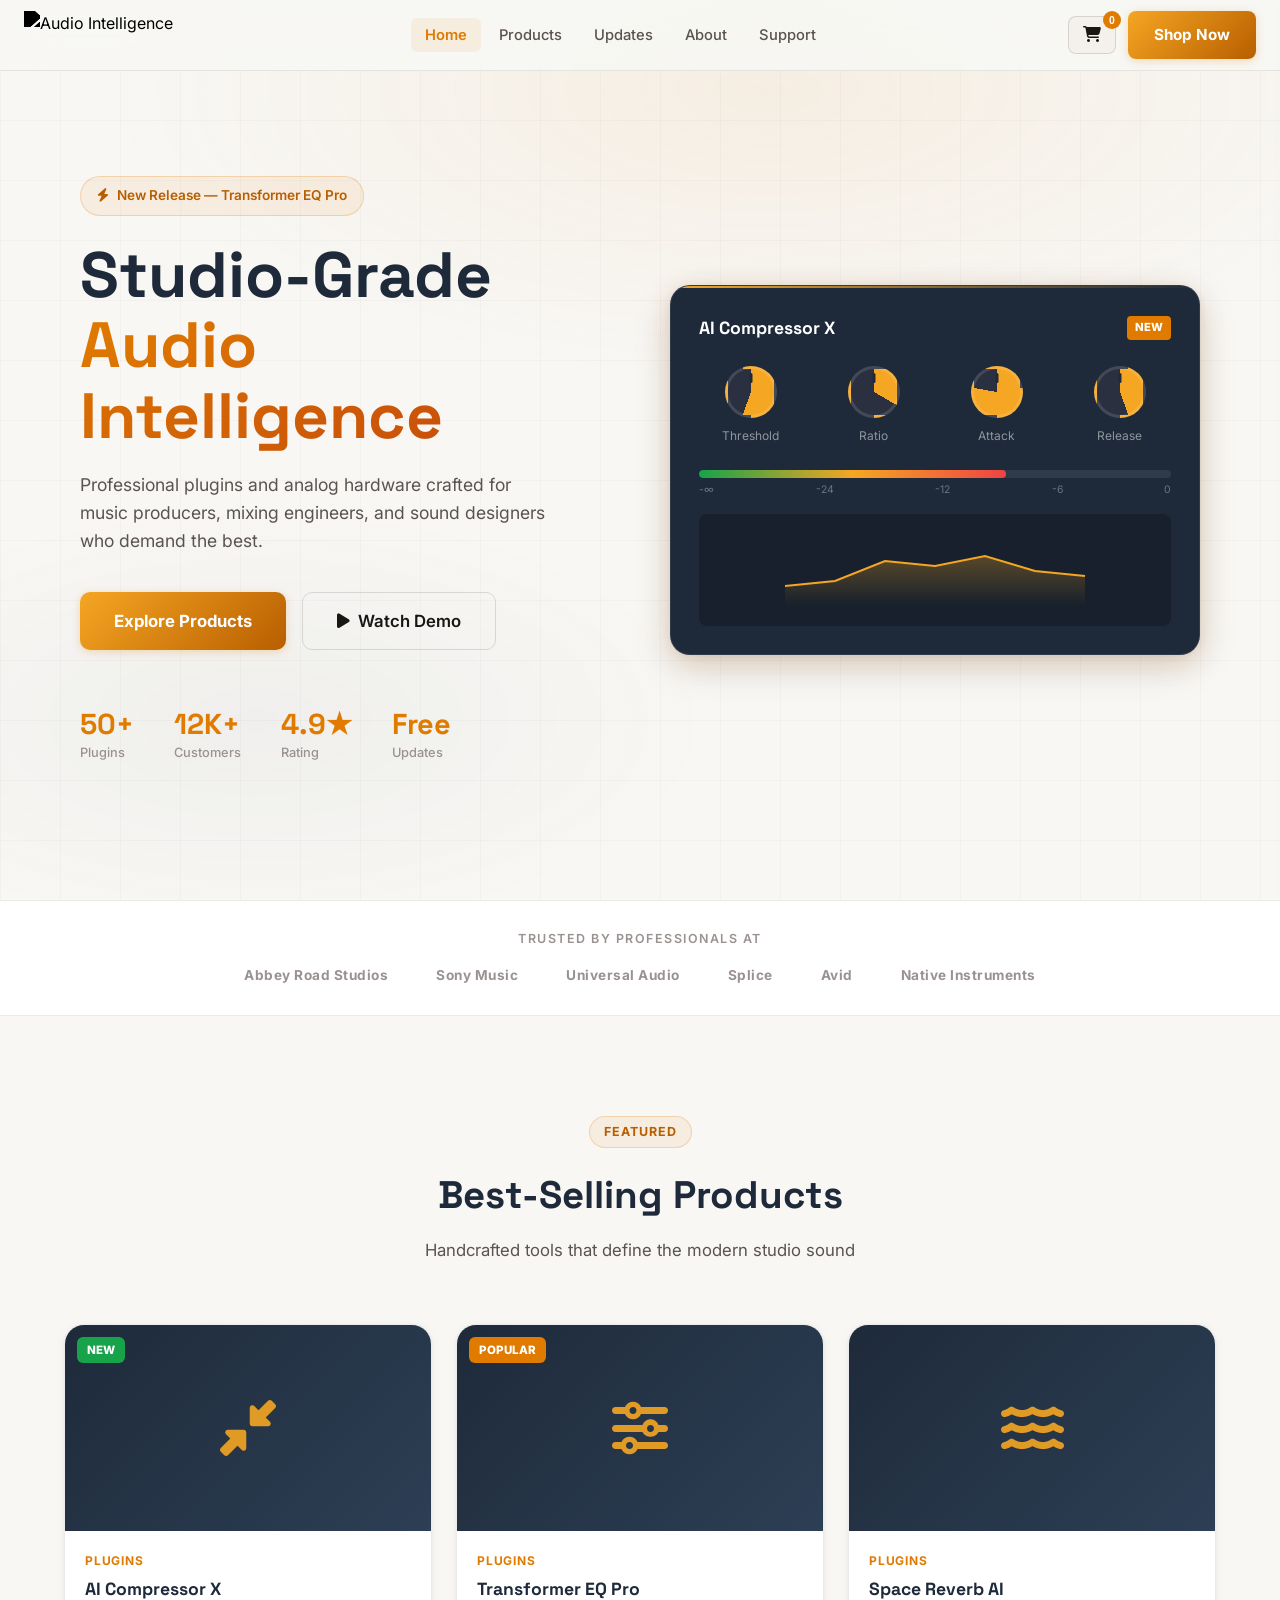
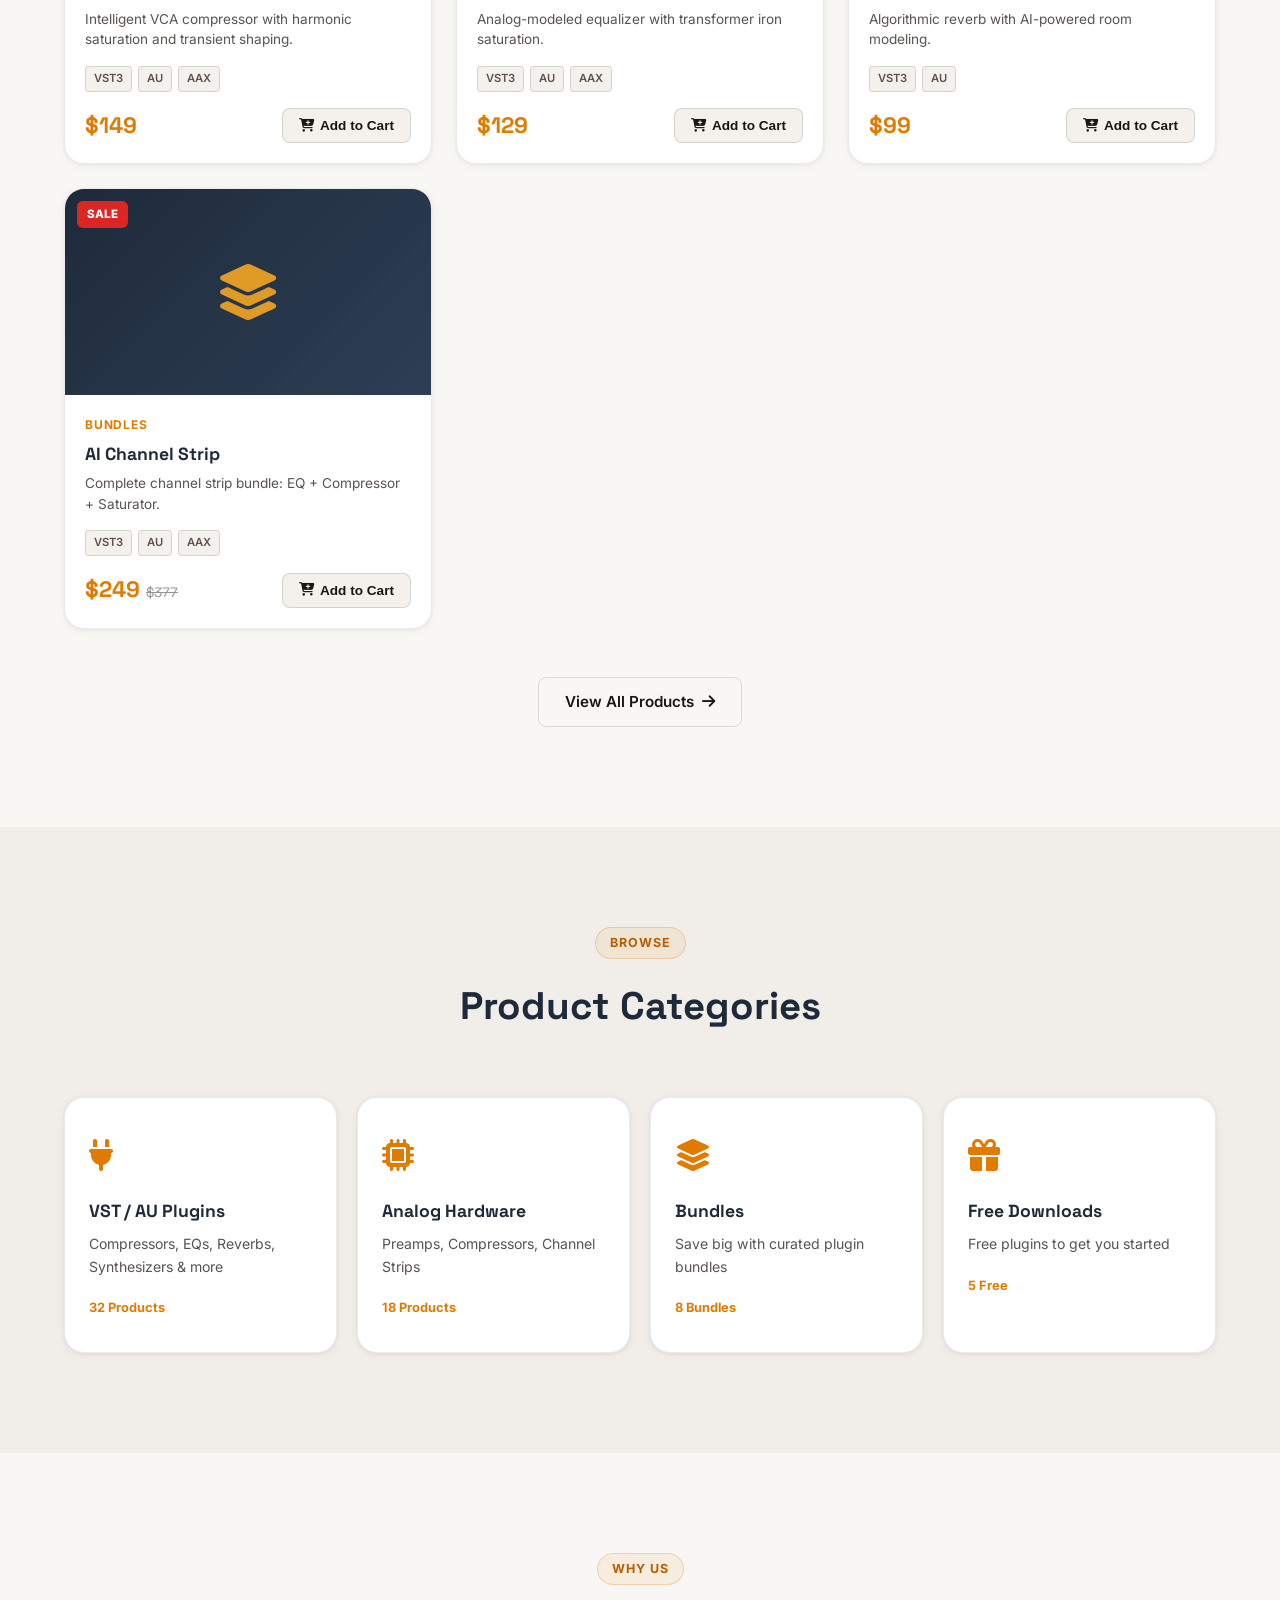
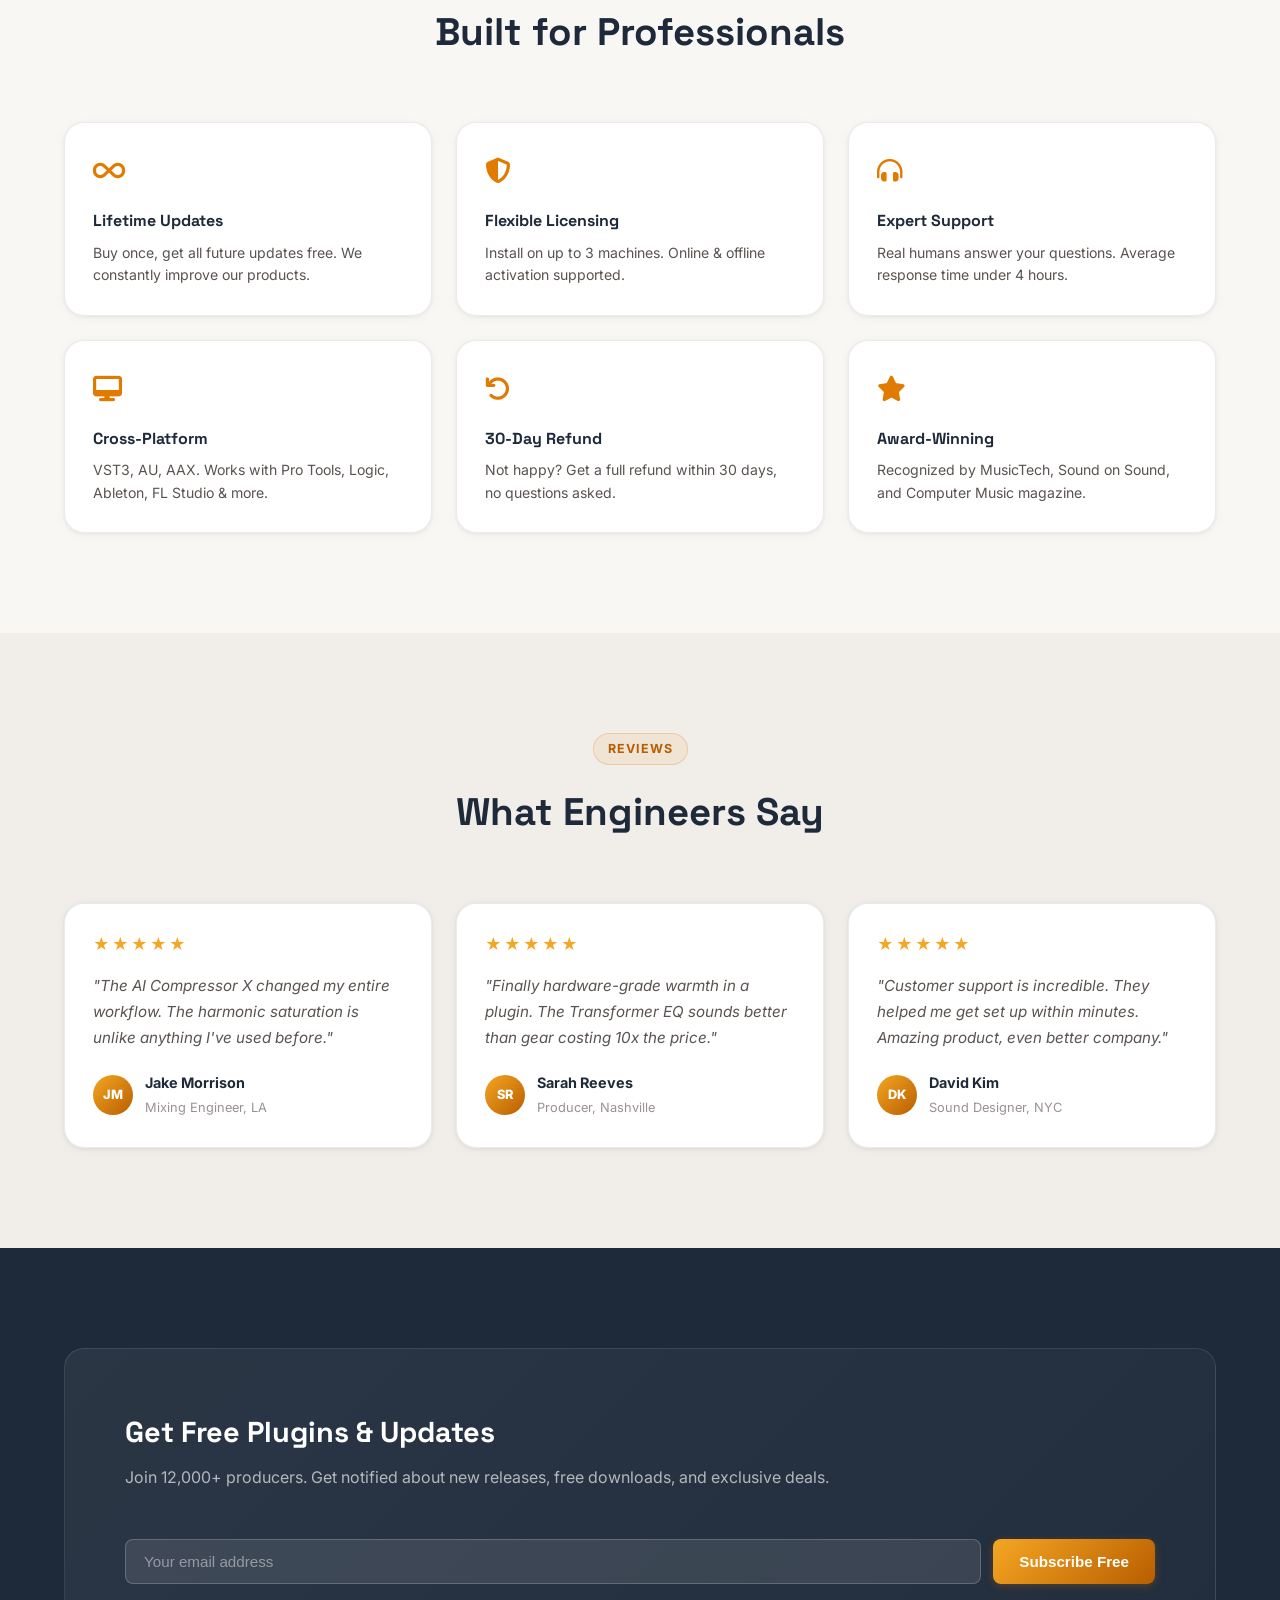
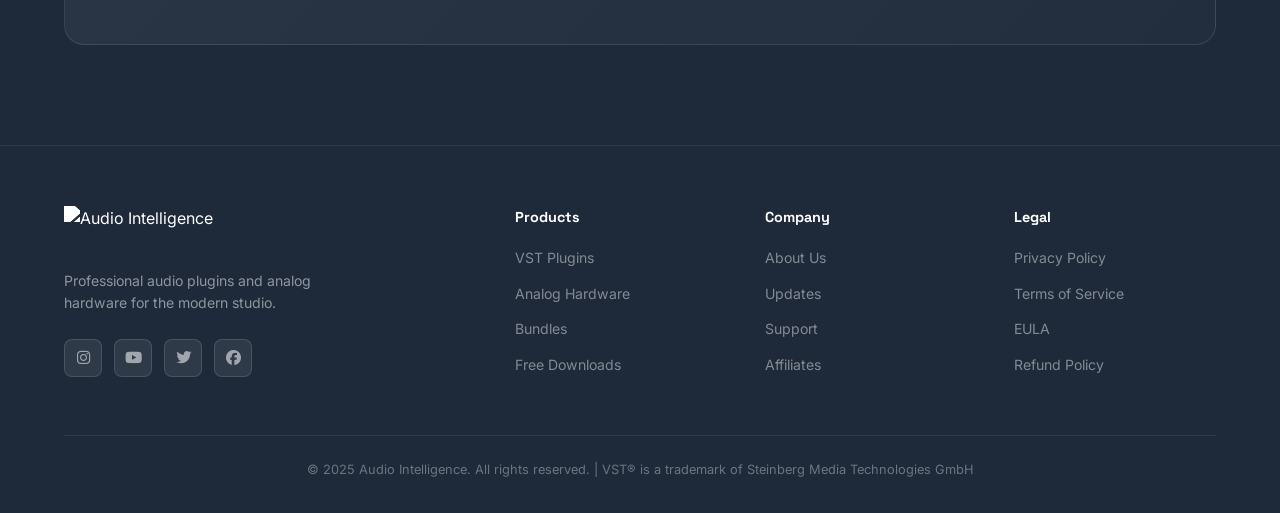
==== commit 51b8a936: "feat: replace icon logo with real Audio Intelligence logo image" ====
--- a/index.html
+++ b/index.html
@@ -16,11 +16,7 @@
 <nav class="navbar" id="navbar">
   <div class="nav-container">
     <a href="index.html" class="nav-logo">
-      <span class="logo-icon"><i class="fas fa-wave-square"></i></span>
-      <span class="logo-text">
-        <span class="logo-main">Audio Intelligence</span>
-        <span class="logo-sub">Plugins & Analog Hardware</span>
-      </span>
+      <img src="images/logo.png" alt="Audio Intelligence" class="logo-img"/>
     </a>
     <ul class="nav-links" id="navLinks">
       <li><a href="index.html" class="active">Home</a></li>
@@ -227,11 +223,7 @@
     <div class="footer-grid">
       <div class="footer-brand">
         <a href="index.html" class="nav-logo">
-          <span class="logo-icon"><i class="fas fa-wave-square"></i></span>
-          <span class="logo-text">
-            <span class="logo-main">Audio Intelligence</span>
-            <span class="logo-sub">Plugins & Analog Hardware</span>
-          </span>
+          <img src="images/logo.png" alt="Audio Intelligence" class="logo-img"/>
         </a>
         <p>Professional audio plugins and analog hardware for the modern studio.</p>
         <div class="social-links">
--- a/css/style.css
+++ b/css/style.css
@@ -80,15 +80,34 @@
 .navbar.scrolled { background: rgba(255,255,255,0.97); box-shadow: var(--shadow-sm); }
 .nav-container { max-width: 1280px; margin: 0 auto; padding: 0 24px; display: flex; align-items: center; height: 70px; gap: 32px; }
 .nav-logo { display: flex; align-items: center; gap: 12px; text-decoration: none; }
+
+/* ---- IMAGE LOGO ---- */
+.logo-img {
+  height: 48px;
+  width: auto;
+  display: block;
+  object-fit: contain;
+  /* Keep logo crisp and dark on light navbar */
+  filter: brightness(0) saturate(100%);
+  transition: var(--transition);
+}
+.nav-logo:hover .logo-img { opacity: 0.8; }
+
+/* Footer logo — invert to white on dark navy background */
+.footer .logo-img {
+  filter: brightness(0) invert(1);
+}
+
+/* Fallback icon logo (shown if no image) */
 .logo-icon {
-  width: 42px;
-  height: 42px;
+  width: 48px;
+  height: 48px;
   background: linear-gradient(135deg, var(--accent-light), var(--accent-dark));
   border-radius: 10px;
   display: flex;
   align-items: center;
   justify-content: center;
-  font-size: 1.3rem;
+  font-size: 1.4rem;
   color: #fff;
   flex-shrink: 0;
   box-shadow: 0 2px 8px rgba(224,123,0,0.3);
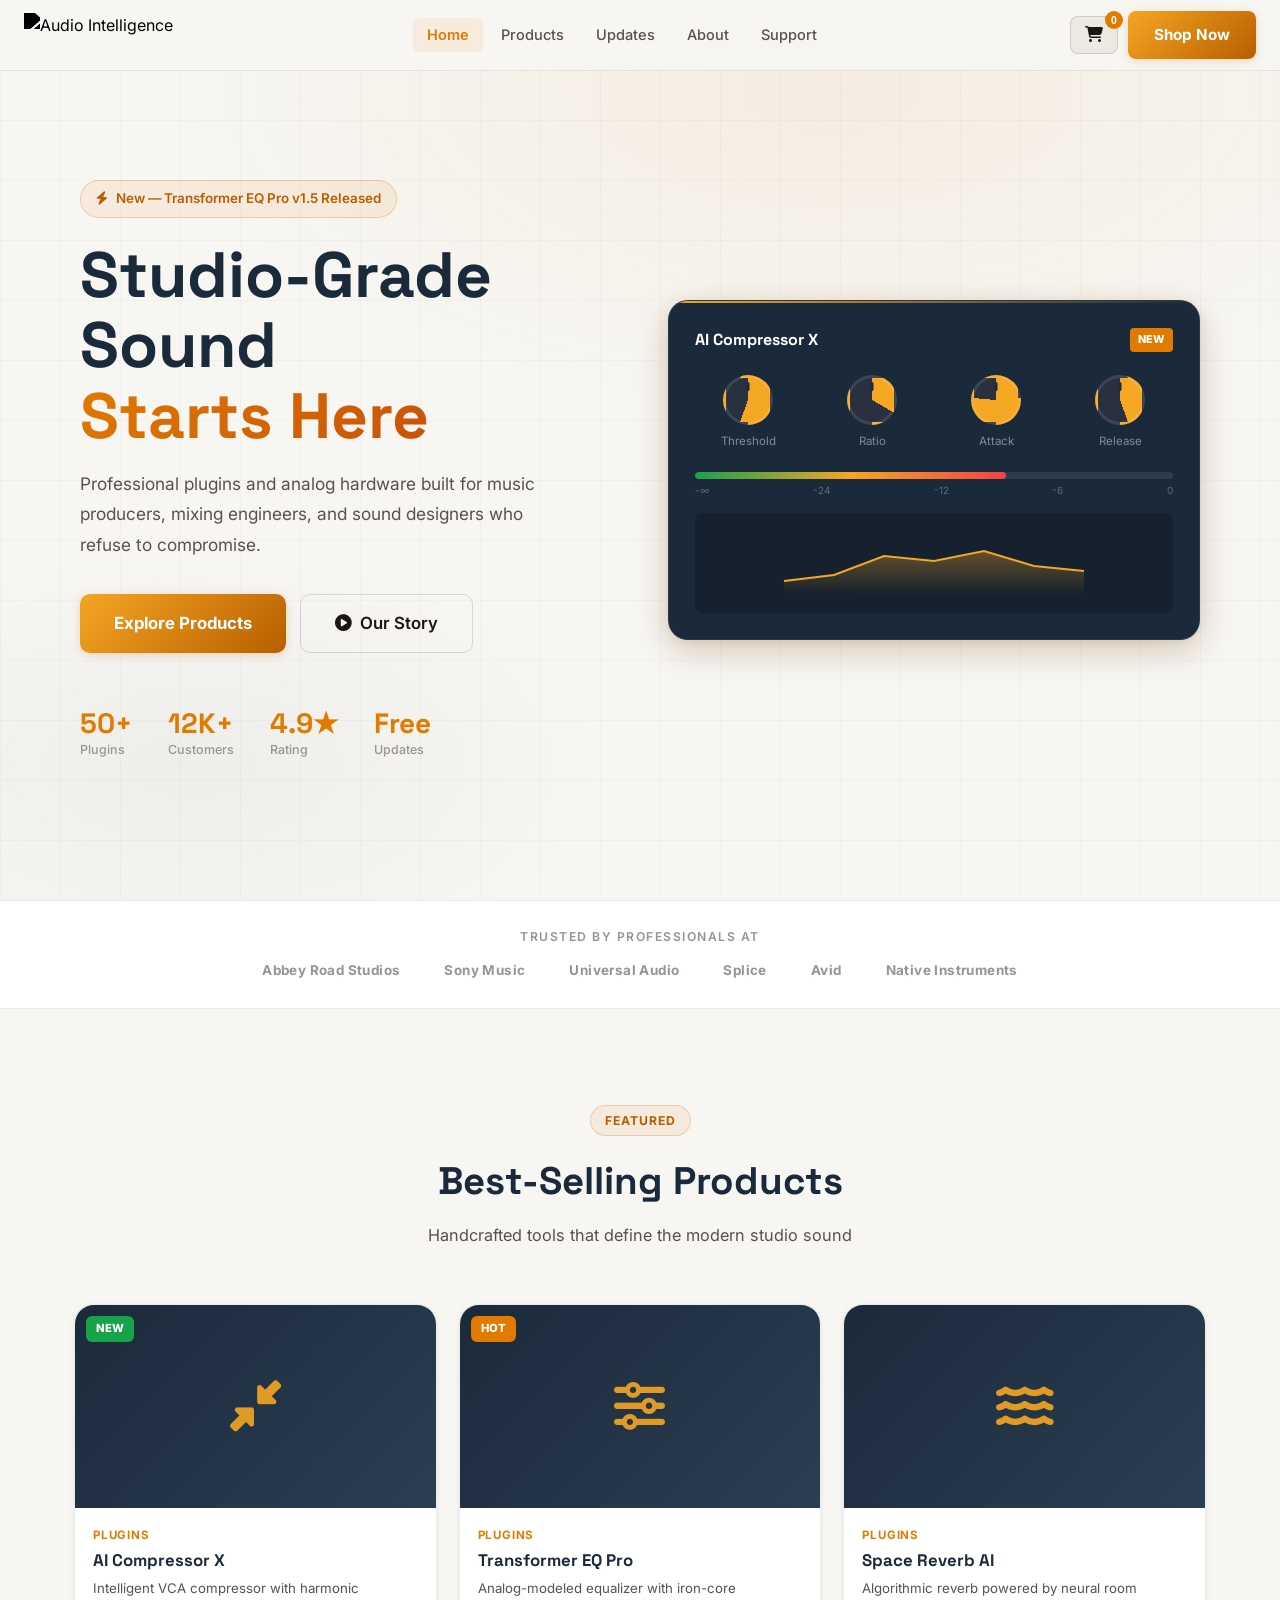
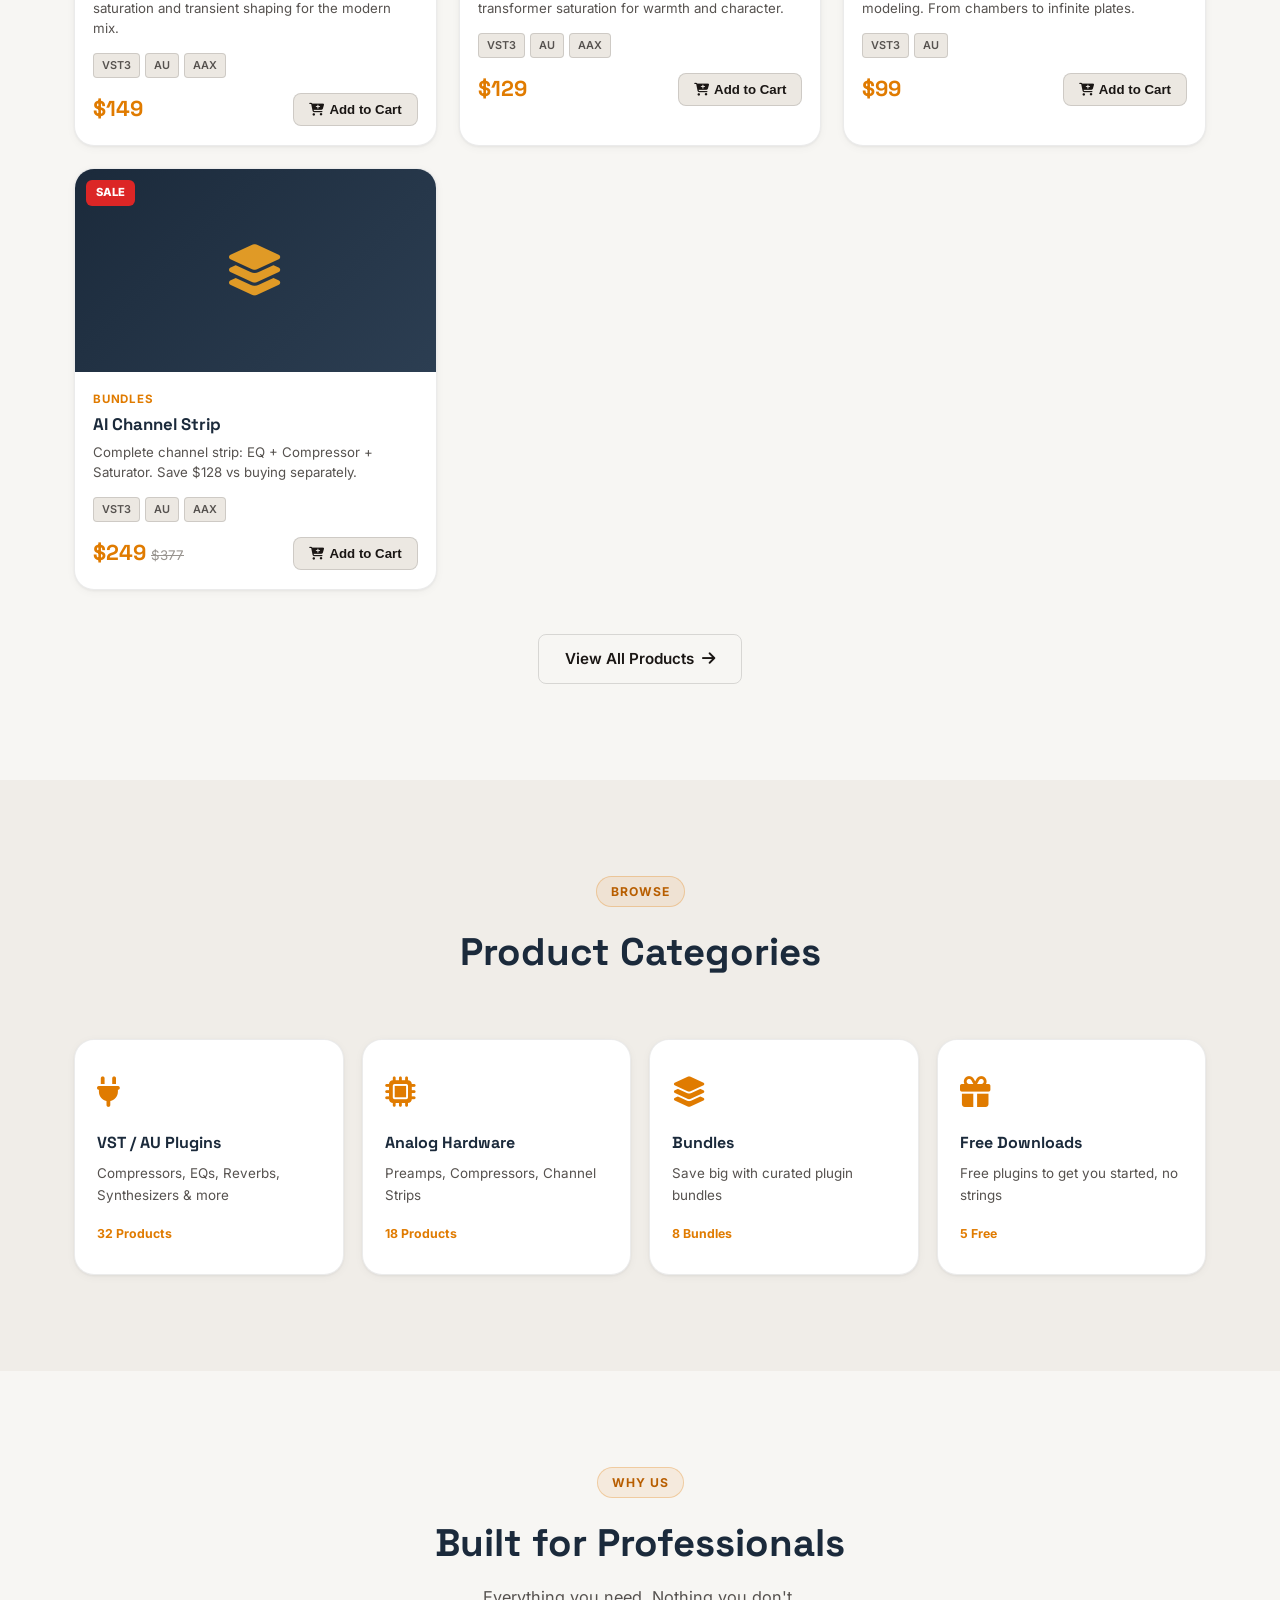
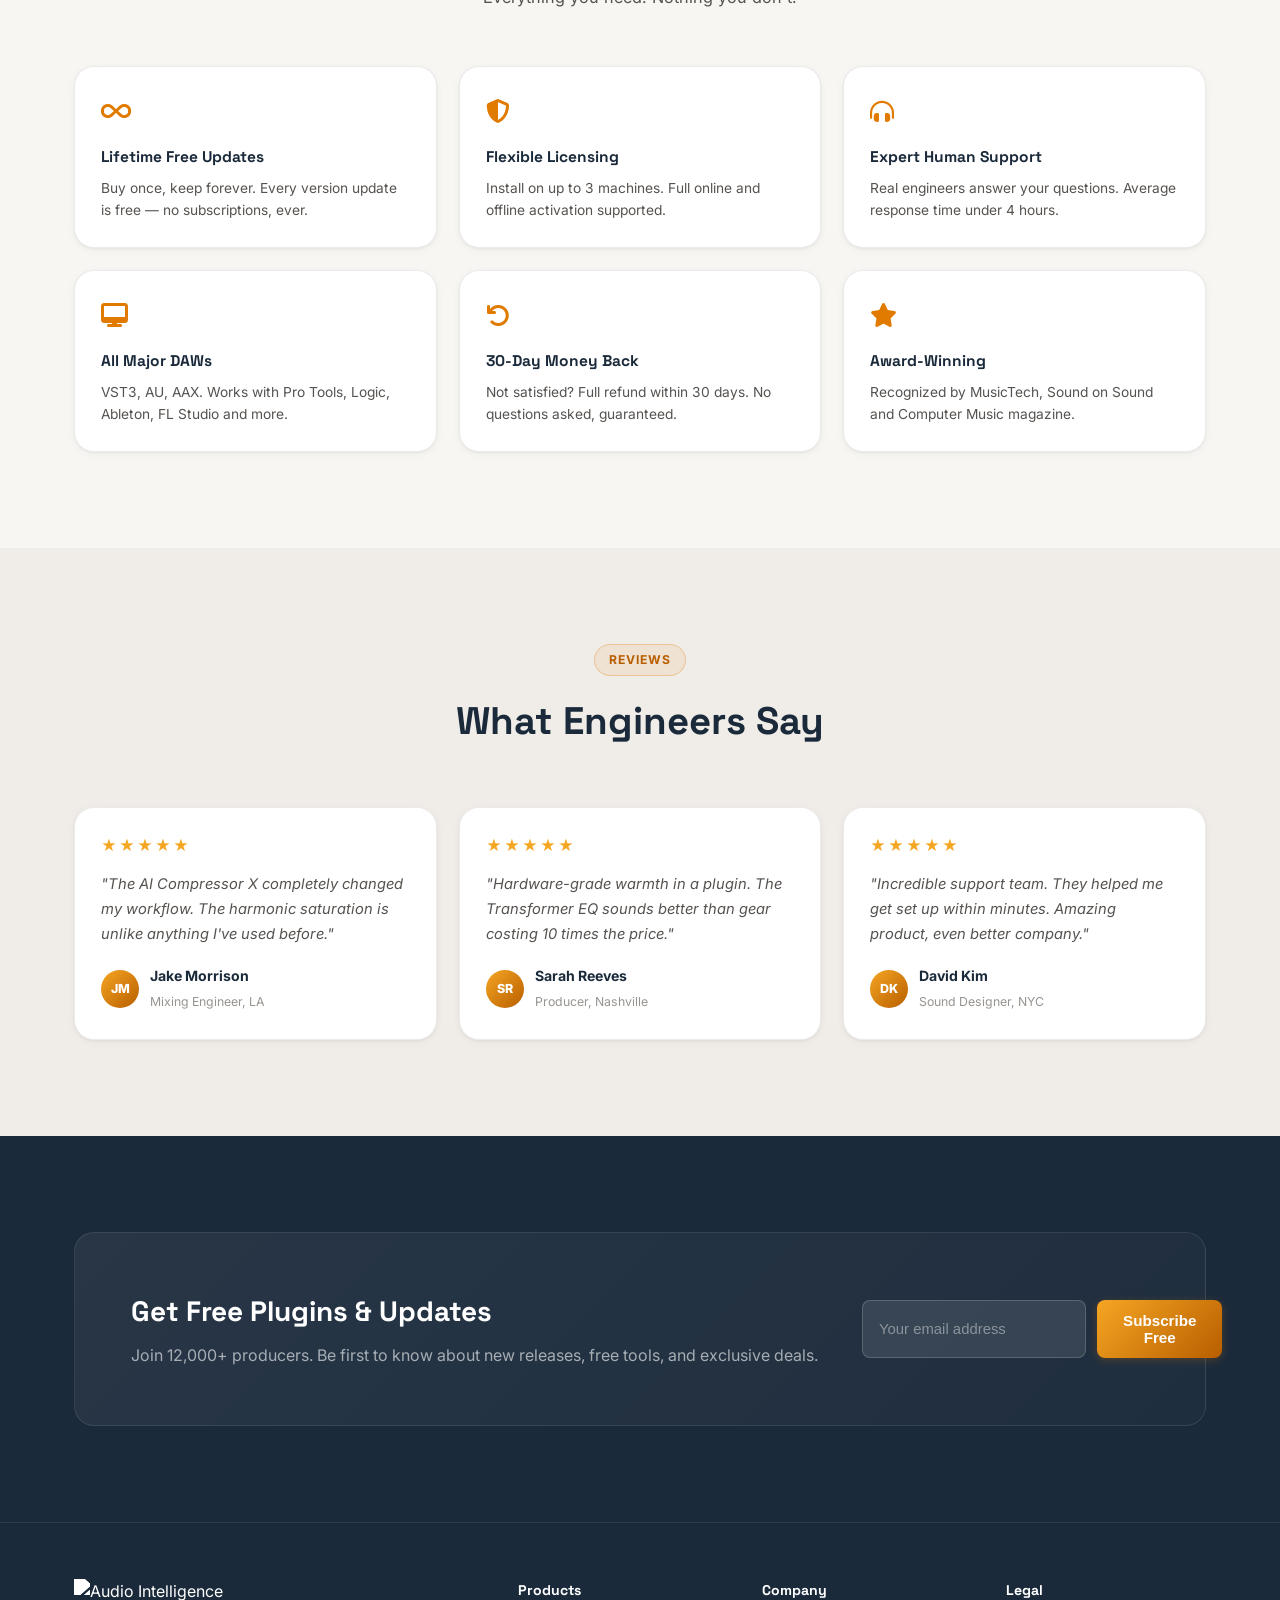
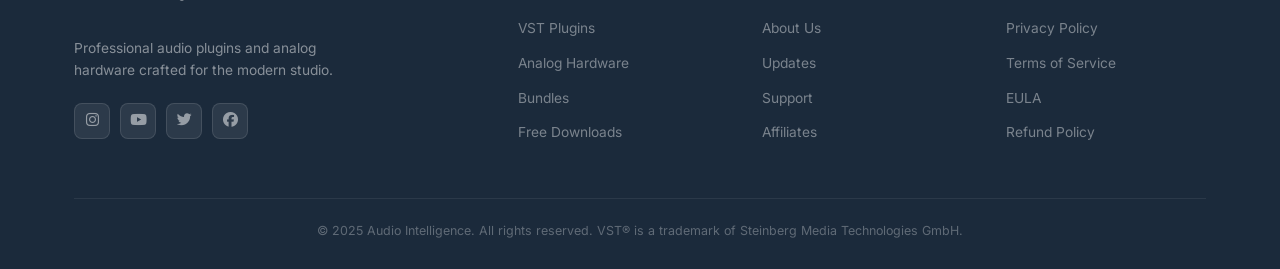
==== commit 0606fc93: "feat: final complete Audio Intelligence website - Light professional theme (warm off-white + amber o" ====
--- a/index.html
+++ b/index.html
@@ -1,20 +1,20 @@
 <!DOCTYPE html>
 <html lang="en">
 <head>
-  <meta charset="UTF-8" />
+  <meta charset="UTF-8"/>
   <meta name="viewport" content="width=device-width, initial-scale=1.0"/>
-  <title>Audio Intelligence – Plugins & Analog Hardware</title>
-  <meta name="description" content="Professional audio plugins and analog hardware by Audio Intelligence. Studio-grade tools for music producers and audio engineers."/>
+  <title>Audio Intelligence — Professional Plugins & Analog Hardware</title>
+  <meta name="description" content="Studio-grade audio plugins and analog hardware for music producers and mixing engineers. VST3, AU, AAX."/>
   <link rel="stylesheet" href="css/style.css"/>
   <link rel="preconnect" href="https://fonts.googleapis.com"/>
-  <link href="https://fonts.googleapis.com/css2?family=Inter:wght@300;400;500;600;700;800;900&family=Space+Grotesk:wght@400;500;600;700&display=swap" rel="stylesheet"/>
+  <link href="https://fonts.googleapis.com/css2?family=Inter:wght@300;400;500;600;700;800;900&family=Space+Grotesk:wght@400;500;600;700;800&display=swap" rel="stylesheet"/>
   <link rel="stylesheet" href="https://cdnjs.cloudflare.com/ajax/libs/font-awesome/6.5.0/css/all.min.css"/>
 </head>
 <body>
 
-<!-- NAVIGATION -->
+<!-- NAVBAR -->
 <nav class="navbar" id="navbar">
-  <div class="nav-container">
+  <div class="nav-wrap">
     <a href="index.html" class="nav-logo">
       <img src="images/logo.png" alt="Audio Intelligence" class="logo-img"/>
     </a>
@@ -26,192 +26,208 @@
       <li><a href="support.html">Support</a></li>
     </ul>
     <div class="nav-actions">
-      <button class="btn-cart" id="cartBtn"><i class="fas fa-shopping-cart"></i><span class="cart-count" id="cartCount">0</span></button>
-      <a href="products.html" class="btn-primary">Shop Now</a>
+      <button class="cart-btn" id="cartBtn">
+        <i class="fas fa-shopping-cart"></i>
+        <span class="cart-badge" id="cartBadge">0</span>
+      </button>
+      <a href="products.html" class="btn btn-primary">Shop Now</a>
       <button class="nav-toggle" id="navToggle"><i class="fas fa-bars"></i></button>
     </div>
   </div>
 </nav>
 
-
 <!-- CART DRAWER -->
-<div class="cart-overlay" id="cartOverlay"></div>
-<div class="cart-drawer" id="cartDrawer">
-  <div class="cart-header">
+<div class="overlay" id="overlay"></div>
+<div class="drawer" id="drawer">
+  <div class="drawer-head">
     <h3>Your Cart</h3>
-    <button class="cart-close" id="cartClose"><i class="fas fa-times"></i></button>
-  </div>
-  <div class="cart-items" id="cartItems">
+    <button class="drawer-close" id="drawerClose"><i class="fas fa-times"></i></button>
+  </div>
+  <div class="drawer-items" id="cartItems">
     <div class="cart-empty"><i class="fas fa-music"></i><p>Your cart is empty</p></div>
   </div>
-  <div class="cart-footer" id="cartFooter" style="display:none">
+  <div class="drawer-foot" id="cartFoot" style="display:none">
     <div class="cart-total">Total: <strong id="cartTotal">$0.00</strong></div>
-    <button class="btn-primary full-width">Checkout</button>
+    <button class="btn btn-primary fw">Proceed to Checkout</button>
   </div>
 </div>
 
-<!-- HERO SECTION -->
+<!-- HERO -->
 <section class="hero">
   <div class="hero-bg">
-    <div class="waveform-bg"></div>
-    <div class="grid-overlay"></div>
+    <div class="hero-bg-grad"></div>
+    <div class="hero-bg-grid"></div>
   </div>
   <div class="hero-content">
-    <div class="hero-badge"><i class="fas fa-bolt"></i> New Release — Transformer EQ Pro</div>
-    <h1 class="hero-title">Studio-Grade<br/><span class="gradient-text">Audio Intelligence</span></h1>
-    <p class="hero-subtitle">Professional plugins and analog hardware crafted for music producers, mixing engineers, and sound designers who demand the best.</p>
+    <div class="hero-badge"><i class="fas fa-bolt"></i> New — Transformer EQ Pro v1.5 Released</div>
+    <h1 class="hero-title">Studio-Grade Sound<br/><span class="grad">Starts Here</span></h1>
+    <p class="hero-sub">Professional plugins and analog hardware built for music producers, mixing engineers, and sound designers who refuse to compromise.</p>
     <div class="hero-cta">
-      <a href="products.html" class="btn-primary btn-large">Explore Products</a>
-      <a href="#featured" class="btn-ghost btn-large"><i class="fas fa-play"></i> Watch Demo</a>
+      <a href="products.html" class="btn btn-primary lg">Explore Products</a>
+      <a href="about.html" class="btn btn-ghost lg"><i class="fas fa-play-circle"></i> Our Story</a>
     </div>
     <div class="hero-stats">
-      <div class="stat"><span class="stat-num">50+</span><span class="stat-label">Plugins</span></div>
-      <div class="stat"><span class="stat-num">12K+</span><span class="stat-label">Customers</span></div>
-      <div class="stat"><span class="stat-num">4.9★</span><span class="stat-label">Rating</span></div>
-      <div class="stat"><span class="stat-num">Free</span><span class="stat-label">Updates</span></div>
+      <div class="stat"><span class="stat-n">50+</span><span class="stat-l">Plugins</span></div>
+      <div class="stat"><span class="stat-n">12K+</span><span class="stat-l">Customers</span></div>
+      <div class="stat"><span class="stat-n">4.9★</span><span class="stat-l">Rating</span></div>
+      <div class="stat"><span class="stat-n">Free</span><span class="stat-l">Updates</span></div>
     </div>
   </div>
   <div class="hero-visual">
-    <div class="plugin-mockup">
-      <div class="plugin-ui">
-        <div class="plugin-header"><span class="plugin-name">AI Compressor X</span><span class="plugin-tag">NEW</span></div>
-        <div class="plugin-knobs">
-          <div class="knob-group"><div class="knob k1"></div><span>Threshold</span></div>
-          <div class="knob-group"><div class="knob k2"></div><span>Ratio</span></div>
-          <div class="knob-group"><div class="knob k3"></div><span>Attack</span></div>
-          <div class="knob-group"><div class="knob k4"></div><span>Release</span></div>
-        </div>
-        <div class="plugin-meter">
-          <div class="meter-bar"><div class="meter-fill" id="meterFill"></div></div>
-          <div class="meter-labels"><span>-∞</span><span>-24</span><span>-12</span><span>-6</span><span>0</span></div>
-        </div>
-        <div class="plugin-eq-display">
-          <svg viewBox="0 0 300 80" class="eq-svg"><polyline id="eqLine" points="0,60 50,55 100,35 150,40 200,30 250,45 300,50" fill="none" stroke="#f5a623" stroke-width="2"/><linearGradient id="eqGrad" x1="0" y1="0" x2="0" y2="1"><stop offset="0%" stop-color="#f5a623" stop-opacity="0.3"/><stop offset="100%" stop-color="#f5a623" stop-opacity="0"/></linearGradient><polygon id="eqFill" points="0,60 50,55 100,35 150,40 200,30 250,45 300,50 300,80 0,80" fill="url(#eqGrad)"/></svg>
-        </div>
-      </div>
-    </div>
-  </div>
-</section>
-
-
-<!-- BRANDS / TRUST BAR -->
-<section class="trust-bar">
-  <div class="container">
-    <p class="trust-label">Trusted by professionals at</p>
+    <div class="mockup">
+      <div class="mock-head">
+        <span class="mock-name">AI Compressor X</span>
+        <span class="mock-tag">NEW</span>
+      </div>
+      <div class="mock-knobs">
+        <div class="knob-g"><div class="knob k1"></div><span>Threshold</span></div>
+        <div class="knob-g"><div class="knob k2"></div><span>Ratio</span></div>
+        <div class="knob-g"><div class="knob k3"></div><span>Attack</span></div>
+        <div class="knob-g"><div class="knob k4"></div><span>Release</span></div>
+      </div>
+      <div class="mock-meter">
+        <div class="meter-bar"><div class="meter-fill"></div></div>
+        <div class="meter-lbls"><span>-∞</span><span>-24</span><span>-12</span><span>-6</span><span>0</span></div>
+      </div>
+      <div class="mock-eq">
+        <svg viewBox="0 0 300 72">
+          <defs>
+            <linearGradient id="eg" x1="0" y1="0" x2="0" y2="1">
+              <stop offset="0%" stop-color="#f5a623" stop-opacity="0.35"/>
+              <stop offset="100%" stop-color="#f5a623" stop-opacity="0"/>
+            </linearGradient>
+          </defs>
+          <polygon points="0,58 50,52 100,33 150,38 200,28 250,43 300,48 300,72 0,72" fill="url(#eg)"/>
+          <polyline points="0,58 50,52 100,33 150,38 200,28 250,43 300,48" fill="none" stroke="#f5a623" stroke-width="2"/>
+        </svg>
+      </div>
+    </div>
+  </div>
+</section>
+
+<!-- TRUST BAR -->
+<div class="trust">
+  <div class="container">
+    <p class="trust-lbl">Trusted by professionals at</p>
     <div class="trust-logos">
-      <span>Abbey Road Studios</span><span>Sony Music</span><span>Universal Audio</span><span>Splice</span><span>Avid</span><span>Native Instruments</span>
-    </div>
-  </div>
-</section>
+      <span>Abbey Road Studios</span>
+      <span>Sony Music</span>
+      <span>Universal Audio</span>
+      <span>Splice</span>
+      <span>Avid</span>
+      <span>Native Instruments</span>
+    </div>
+  </div>
+</div>
 
 <!-- FEATURED PRODUCTS -->
 <section class="section" id="featured">
   <div class="container">
-    <div class="section-header">
-      <span class="section-tag">Featured</span>
+    <div class="section-head">
+      <span class="tag">Featured</span>
       <h2>Best-Selling Products</h2>
       <p>Handcrafted tools that define the modern studio sound</p>
     </div>
-    <div class="products-grid" id="featuredGrid">
-      <!-- Populated by JS -->
-    </div>
-    <div class="section-cta"><a href="products.html" class="btn-ghost">View All Products <i class="fas fa-arrow-right"></i></a></div>
+    <div class="grid-4" id="featuredGrid"></div>
+    <div class="sec-cta">
+      <a href="products.html" class="btn btn-ghost">View All Products <i class="fas fa-arrow-right"></i></a>
+    </div>
   </div>
 </section>
 
 <!-- CATEGORIES -->
-<section class="section section-dark">
-  <div class="container">
-    <div class="section-header">
-      <span class="section-tag">Browse</span>
+<section class="section section-alt">
+  <div class="container">
+    <div class="section-head">
+      <span class="tag">Browse</span>
       <h2>Product Categories</h2>
     </div>
-    <div class="categories-grid">
-      <a href="products.html?cat=plugins" class="category-card">
+    <div class="grid-cats">
+      <a href="products.html?cat=plugins" class="cat-card fade-up">
         <div class="cat-icon"><i class="fas fa-plug"></i></div>
         <h3>VST / AU Plugins</h3>
-        <p>Compressors, EQs, Reverbs, Synthesizers & more</p>
+        <p>Compressors, EQs, Reverbs, Synthesizers &amp; more</p>
         <span class="cat-count">32 Products</span>
       </a>
-      <a href="products.html?cat=hardware" class="category-card">
+      <a href="products.html?cat=hardware" class="cat-card fade-up">
         <div class="cat-icon"><i class="fas fa-microchip"></i></div>
         <h3>Analog Hardware</h3>
         <p>Preamps, Compressors, Channel Strips</p>
         <span class="cat-count">18 Products</span>
       </a>
-      <a href="products.html?cat=bundles" class="category-card">
+      <a href="products.html?cat=bundles" class="cat-card fade-up">
         <div class="cat-icon"><i class="fas fa-layer-group"></i></div>
         <h3>Bundles</h3>
         <p>Save big with curated plugin bundles</p>
         <span class="cat-count">8 Bundles</span>
       </a>
-      <a href="products.html?cat=free" class="category-card">
+      <a href="products.html?cat=free" class="cat-card fade-up">
         <div class="cat-icon"><i class="fas fa-gift"></i></div>
         <h3>Free Downloads</h3>
-        <p>Free plugins to get you started</p>
+        <p>Free plugins to get you started, no strings</p>
         <span class="cat-count">5 Free</span>
       </a>
     </div>
   </div>
 </section>
 
-
-<!-- WHY CHOOSE US -->
+<!-- WHY US -->
 <section class="section">
   <div class="container">
-    <div class="section-header">
-      <span class="section-tag">Why Us</span>
+    <div class="section-head">
+      <span class="tag">Why Us</span>
       <h2>Built for Professionals</h2>
-    </div>
-    <div class="features-grid">
-      <div class="feature-card"><div class="feat-icon"><i class="fas fa-infinity"></i></div><h4>Lifetime Updates</h4><p>Buy once, get all future updates free. We constantly improve our products.</p></div>
-      <div class="feature-card"><div class="feat-icon"><i class="fas fa-shield-alt"></i></div><h4>Flexible Licensing</h4><p>Install on up to 3 machines. Online & offline activation supported.</p></div>
-      <div class="feature-card"><div class="feat-icon"><i class="fas fa-headphones-alt"></i></div><h4>Expert Support</h4><p>Real humans answer your questions. Average response time under 4 hours.</p></div>
-      <div class="feature-card"><div class="feat-icon"><i class="fas fa-desktop"></i></div><h4>Cross-Platform</h4><p>VST3, AU, AAX. Works with Pro Tools, Logic, Ableton, FL Studio & more.</p></div>
-      <div class="feature-card"><div class="feat-icon"><i class="fas fa-undo"></i></div><h4>30-Day Refund</h4><p>Not happy? Get a full refund within 30 days, no questions asked.</p></div>
-      <div class="feature-card"><div class="feat-icon"><i class="fas fa-star"></i></div><h4>Award-Winning</h4><p>Recognized by MusicTech, Sound on Sound, and Computer Music magazine.</p></div>
+      <p>Everything you need. Nothing you don't.</p>
+    </div>
+    <div class="grid-feats">
+      <div class="feat-card fade-up"><div class="feat-icon"><i class="fas fa-infinity"></i></div><h4>Lifetime Free Updates</h4><p>Buy once, keep forever. Every version update is free — no subscriptions, ever.</p></div>
+      <div class="feat-card fade-up"><div class="feat-icon"><i class="fas fa-shield-alt"></i></div><h4>Flexible Licensing</h4><p>Install on up to 3 machines. Full online and offline activation supported.</p></div>
+      <div class="feat-card fade-up"><div class="feat-icon"><i class="fas fa-headphones-alt"></i></div><h4>Expert Human Support</h4><p>Real engineers answer your questions. Average response time under 4 hours.</p></div>
+      <div class="feat-card fade-up"><div class="feat-icon"><i class="fas fa-desktop"></i></div><h4>All Major DAWs</h4><p>VST3, AU, AAX. Works with Pro Tools, Logic, Ableton, FL Studio and more.</p></div>
+      <div class="feat-card fade-up"><div class="feat-icon"><i class="fas fa-undo"></i></div><h4>30-Day Money Back</h4><p>Not satisfied? Full refund within 30 days. No questions asked, guaranteed.</p></div>
+      <div class="feat-card fade-up"><div class="feat-icon"><i class="fas fa-star"></i></div><h4>Award-Winning</h4><p>Recognized by MusicTech, Sound on Sound and Computer Music magazine.</p></div>
     </div>
   </div>
 </section>
 
 <!-- TESTIMONIALS -->
-<section class="section section-dark">
-  <div class="container">
-    <div class="section-header">
-      <span class="section-tag">Reviews</span>
+<section class="section section-alt">
+  <div class="container">
+    <div class="section-head">
+      <span class="tag">Reviews</span>
       <h2>What Engineers Say</h2>
     </div>
-    <div class="testimonials-grid">
-      <div class="testimonial-card">
+    <div class="grid-testi">
+      <div class="testi-card fade-up">
         <div class="stars">★★★★★</div>
-        <p>"The AI Compressor X changed my entire workflow. The harmonic saturation is unlike anything I've used before."</p>
-        <div class="testimonial-author"><div class="author-avatar">JM</div><div><strong>Jake Morrison</strong><span>Mixing Engineer, LA</span></div></div>
-      </div>
-      <div class="testimonial-card">
+        <p>"The AI Compressor X completely changed my workflow. The harmonic saturation is unlike anything I've used before."</p>
+        <div class="testi-author"><div class="t-av">JM</div><div><strong>Jake Morrison</strong><span>Mixing Engineer, LA</span></div></div>
+      </div>
+      <div class="testi-card fade-up">
         <div class="stars">★★★★★</div>
-        <p>"Finally hardware-grade warmth in a plugin. The Transformer EQ sounds better than gear costing 10x the price."</p>
-        <div class="testimonial-author"><div class="author-avatar">SR</div><div><strong>Sarah Reeves</strong><span>Producer, Nashville</span></div></div>
-      </div>
-      <div class="testimonial-card">
+        <p>"Hardware-grade warmth in a plugin. The Transformer EQ sounds better than gear costing 10 times the price."</p>
+        <div class="testi-author"><div class="t-av">SR</div><div><strong>Sarah Reeves</strong><span>Producer, Nashville</span></div></div>
+      </div>
+      <div class="testi-card fade-up">
         <div class="stars">★★★★★</div>
-        <p>"Customer support is incredible. They helped me get set up within minutes. Amazing product, even better company."</p>
-        <div class="testimonial-author"><div class="author-avatar">DK</div><div><strong>David Kim</strong><span>Sound Designer, NYC</span></div></div>
+        <p>"Incredible support team. They helped me get set up within minutes. Amazing product, even better company."</p>
+        <div class="testi-author"><div class="t-av">DK</div><div><strong>David Kim</strong><span>Sound Designer, NYC</span></div></div>
       </div>
     </div>
   </div>
 </section>
 
 <!-- NEWSLETTER -->
-<section class="section newsletter-section">
-  <div class="container">
-    <div class="newsletter-box">
-      <div class="newsletter-content">
-        <h2>Get Free Plugins & Updates</h2>
-        <p>Join 12,000+ producers. Get notified about new releases, free downloads, and exclusive deals.</p>
-      </div>
-      <form class="newsletter-form" onsubmit="subscribeNewsletter(event)">
+<section class="section nl-section">
+  <div class="container">
+    <div class="nl-box">
+      <div class="nl-content">
+        <h2>Get Free Plugins &amp; Updates</h2>
+        <p>Join 12,000+ producers. Be first to know about new releases, free tools, and exclusive deals.</p>
+      </div>
+      <form class="nl-form" onsubmit="subscribeNewsletter(event)">
         <input type="email" placeholder="Your email address" required/>
-        <button type="submit" class="btn-primary">Subscribe Free</button>
+        <button type="submit" class="btn btn-primary">Subscribe Free</button>
       </form>
     </div>
   </div>
@@ -225,19 +241,45 @@
         <a href="index.html" class="nav-logo">
           <img src="images/logo.png" alt="Audio Intelligence" class="logo-img"/>
         </a>
-        <p>Professional audio plugins and analog hardware for the modern studio.</p>
-        <div class="social-links">
-          <a href="#"><i class="fab fa-instagram"></i></a>
-          <a href="#"><i class="fab fa-youtube"></i></a>
-          <a href="#"><i class="fab fa-twitter"></i></a>
-          <a href="#"><i class="fab fa-facebook"></i></a>
+        <p>Professional audio plugins and analog hardware crafted for the modern studio.</p>
+        <div class="social-row">
+          <a href="#" aria-label="Instagram"><i class="fab fa-instagram"></i></a>
+          <a href="#" aria-label="YouTube"><i class="fab fa-youtube"></i></a>
+          <a href="#" aria-label="Twitter"><i class="fab fa-twitter"></i></a>
+          <a href="#" aria-label="Facebook"><i class="fab fa-facebook"></i></a>
         </div>
       </div>
-      <div class="footer-col"><h4>Products</h4><ul><li><a href="products.html?cat=plugins">VST Plugins</a></li><li><a href="products.html?cat=hardware">Analog Hardware</a></li><li><a href="products.html?cat=bundles">Bundles</a></li><li><a href="products.html?cat=free">Free Downloads</a></li></ul></div>
-      <div class="footer-col"><h4>Company</h4><ul><li><a href="about.html">About Us</a></li><li><a href="updates.html">Updates</a></li><li><a href="support.html">Support</a></li><li><a href="#">Affiliates</a></li></ul></div>
-      <div class="footer-col"><h4>Legal</h4><ul><li><a href="#">Privacy Policy</a></li><li><a href="#">Terms of Service</a></li><li><a href="#">EULA</a></li><li><a href="#">Refund Policy</a></li></ul></div>
-    </div>
-    <div class="footer-bottom"><p>© 2025 Audio Intelligence. All rights reserved. | VST® is a trademark of Steinberg Media Technologies GmbH</p></div>
+      <div class="footer-col">
+        <h4>Products</h4>
+        <ul>
+          <li><a href="products.html?cat=plugins">VST Plugins</a></li>
+          <li><a href="products.html?cat=hardware">Analog Hardware</a></li>
+          <li><a href="products.html?cat=bundles">Bundles</a></li>
+          <li><a href="products.html?cat=free">Free Downloads</a></li>
+        </ul>
+      </div>
+      <div class="footer-col">
+        <h4>Company</h4>
+        <ul>
+          <li><a href="about.html">About Us</a></li>
+          <li><a href="updates.html">Updates</a></li>
+          <li><a href="support.html">Support</a></li>
+          <li><a href="#">Affiliates</a></li>
+        </ul>
+      </div>
+      <div class="footer-col">
+        <h4>Legal</h4>
+        <ul>
+          <li><a href="#">Privacy Policy</a></li>
+          <li><a href="#">Terms of Service</a></li>
+          <li><a href="#">EULA</a></li>
+          <li><a href="#">Refund Policy</a></li>
+        </ul>
+      </div>
+    </div>
+    <div class="footer-bottom">
+      <p>© 2025 Audio Intelligence. All rights reserved. VST® is a trademark of Steinberg Media Technologies GmbH.</p>
+    </div>
   </div>
 </footer>
 
--- a/css/style.css
+++ b/css/style.css
@@ -1,429 +1,348 @@
-/* ===========================
-   AUDIO INTELLIGENCE — LIGHT THEME
-   =========================== */
+/* =============================================
+   AUDIO INTELLIGENCE — FINAL WEBSITE STYLES
+   ============================================= */
 
 :root {
-  --accent:        #e07b00;
-  --accent-light:  #f5a623;
-  --accent-dark:   #b85e00;
-  --accent-soft:   rgba(224,123,0,0.08);
-  --accent-border: rgba(224,123,0,0.25);
-
-  --bg:          #f8f7f4;
-  --bg-white:    #ffffff;
-  --bg-section:  #f1ede8;
-  --bg-card:     #ffffff;
-  --bg-elevated: #f4f0eb;
-
-  --border:      rgba(0,0,0,0.08);
-  --border-md:   rgba(0,0,0,0.12);
-
-  --text-primary:   #1a1614;
-  --text-secondary: #5a5350;
-  --text-muted:     #9a9290;
-
-  --success: #16a34a;
-  --danger:  #dc2626;
-  --navy:    #1e2a3a;
-
-  --font-main:    'Inter', sans-serif;
-  --font-display: 'Space Grotesk', sans-serif;
-
-  --radius:    12px;
-  --radius-lg: 20px;
-
-  --shadow-sm: 0 1px 4px rgba(0,0,0,0.06), 0 2px 12px rgba(0,0,0,0.04);
-  --shadow:    0 4px 20px rgba(0,0,0,0.08), 0 1px 4px rgba(0,0,0,0.04);
-  --shadow-lg: 0 12px 40px rgba(0,0,0,0.12), 0 2px 8px rgba(0,0,0,0.06);
-  --shadow-accent: 0 8px 30px rgba(224,123,0,0.18);
-
-  --transition: all 0.22s ease;
+  --accent:       #e07b00;
+  --accent-light: #f5a623;
+  --accent-dark:  #b85e00;
+  --accent-soft:  rgba(224,123,0,0.09);
+  --accent-border:rgba(224,123,0,0.28);
+
+  --bg:        #f7f6f3;
+  --bg-white:  #ffffff;
+  --bg-alt:    #f0ede8;
+  --bg-card:   #ffffff;
+  --bg-raised: #ece8e2;
+
+  --border:    rgba(0,0,0,0.08);
+  --border-md: rgba(0,0,0,0.13);
+
+  --text:      #1a1614;
+  --text-2:    #56524f;
+  --text-3:    #98948f;
+
+  --green:  #16a34a;
+  --red:    #dc2626;
+  --navy:   #1b2a3b;
+
+  --font:   'Inter', sans-serif;
+  --fdsp:   'Space Grotesk', sans-serif;
+
+  --r:  12px;
+  --rl: 20px;
+
+  --s1: 0 1px 3px rgba(0,0,0,0.06),0 2px 10px rgba(0,0,0,0.04);
+  --s2: 0 4px 20px rgba(0,0,0,0.08),0 1px 4px rgba(0,0,0,0.04);
+  --s3: 0 12px 40px rgba(0,0,0,0.11),0 2px 8px rgba(0,0,0,0.05);
+  --sa: 0 8px 28px rgba(224,123,0,0.2);
+
+  --t: all 0.22s ease;
 }
 
-*, *::before, *::after { box-sizing: border-box; margin: 0; padding: 0; }
-html { scroll-behavior: smooth; }
-body { background: var(--bg); color: var(--text-primary); font-family: var(--font-main); line-height: 1.6; overflow-x: hidden; }
-a { text-decoration: none; color: inherit; }
-ul { list-style: none; }
-img { max-width: 100%; display: block; }
+*,*::before,*::after{box-sizing:border-box;margin:0;padding:0;}
+html{scroll-behavior:smooth;}
+body{background:var(--bg);color:var(--text);font-family:var(--font);line-height:1.6;overflow-x:hidden;}
+a{text-decoration:none;color:inherit;}
+ul{list-style:none;}
+img{max-width:100%;display:block;}
 
 
 /* ---- BUTTONS ---- */
-.btn-primary {
-  background: linear-gradient(135deg, var(--accent-light), var(--accent-dark));
-  color: #fff; font-weight: 700; padding: 12px 26px;
-  border-radius: 8px; border: none; cursor: pointer;
-  font-size: 0.95rem; transition: var(--transition);
-  display: inline-flex; align-items: center; gap: 8px;
-  box-shadow: 0 2px 8px rgba(224,123,0,0.25);
+.btn{display:inline-flex;align-items:center;gap:8px;font-weight:700;border:none;cursor:pointer;transition:var(--t);border-radius:8px;font-size:.95rem;padding:12px 26px;}
+.btn-primary{background:linear-gradient(135deg,var(--accent-light),var(--accent-dark));color:#fff;box-shadow:0 2px 8px rgba(224,123,0,.25);}
+.btn-primary:hover{transform:translateY(-2px);box-shadow:var(--sa);filter:brightness(1.06);}
+.btn-primary.lg{padding:15px 34px;font-size:1.05rem;border-radius:10px;}
+.btn-primary.fw{width:100%;justify-content:center;}
+.btn-ghost{background:transparent;color:var(--text);border:1.5px solid var(--border-md);display:inline-flex;align-items:center;gap:8px;font-weight:600;cursor:pointer;transition:var(--t);border-radius:8px;font-size:.95rem;padding:12px 26px;}
+.btn-ghost:hover{border-color:var(--accent);color:var(--accent);background:var(--accent-soft);}
+.btn-ghost.lg{padding:15px 34px;font-size:1.05rem;border-radius:10px;}
+
+/* ---- NAVBAR ---- */
+.navbar{position:fixed;top:0;width:100%;z-index:1000;background:rgba(247,246,243,.88);backdrop-filter:blur(20px);border-bottom:1px solid var(--border);transition:var(--t);}
+.navbar.scrolled{background:rgba(255,255,255,.97);box-shadow:var(--s1);}
+.nav-wrap{max-width:1280px;margin:0 auto;padding:0 24px;display:flex;align-items:center;height:70px;gap:28px;}
+.nav-logo{display:flex;align-items:center;text-decoration:none;}
+.logo-img{height:44px;width:auto;display:block;object-fit:contain;filter:brightness(0) saturate(100%);}
+.footer .logo-img{filter:brightness(0) invert(1);}
+.nav-links{display:flex;gap:4px;flex:1;justify-content:center;}
+.nav-links a{padding:8px 14px;border-radius:6px;font-size:.91rem;font-weight:500;color:var(--text-2);transition:var(--t);}
+.nav-links a:hover{color:var(--text);background:var(--bg-raised);}
+.nav-links a.active{color:var(--accent);background:var(--accent-soft);font-weight:600;}
+.nav-actions{display:flex;align-items:center;gap:10px;}
+.cart-btn{background:var(--bg-raised);border:1.5px solid var(--border-md);color:var(--text);padding:9px 14px;border-radius:8px;cursor:pointer;position:relative;transition:var(--t);font-size:1rem;}
+.cart-btn:hover{border-color:var(--accent);color:var(--accent);}
+.cart-badge{position:absolute;top:-6px;right:-6px;background:var(--accent);color:#fff;font-size:.65rem;font-weight:800;width:18px;height:18px;border-radius:50%;display:flex;align-items:center;justify-content:center;}
+.nav-toggle{display:none;background:none;border:none;color:var(--text);font-size:1.3rem;cursor:pointer;}
+
+
+/* ---- CART DRAWER ---- */
+.overlay{position:fixed;inset:0;background:rgba(0,0,0,.35);z-index:1100;opacity:0;pointer-events:none;transition:opacity .3s;}
+.overlay.on{opacity:1;pointer-events:all;}
+.drawer{position:fixed;right:-420px;top:0;width:380px;height:100vh;background:var(--bg-white);border-left:1px solid var(--border);z-index:1200;transition:right .35s cubic-bezier(.4,0,.2,1);display:flex;flex-direction:column;box-shadow:-8px 0 40px rgba(0,0,0,.1);}
+.drawer.open{right:0;}
+.drawer-head{padding:22px 24px;border-bottom:1px solid var(--border);display:flex;justify-content:space-between;align-items:center;}
+.drawer-head h3{font-family:var(--fdsp);font-size:1.15rem;}
+.drawer-close{background:none;border:none;color:var(--text-3);font-size:1.2rem;cursor:pointer;transition:var(--t);}
+.drawer-close:hover{color:var(--text);}
+.drawer-items{flex:1;overflow-y:auto;padding:16px;}
+.cart-empty{text-align:center;padding:60px 20px;color:var(--text-3);}
+.cart-empty i{font-size:2.5rem;margin-bottom:12px;display:block;color:var(--accent-light);}
+.cart-item{display:flex;gap:12px;padding:13px 0;border-bottom:1px solid var(--border);align-items:center;}
+.ci-info{flex:1;}
+.ci-name{font-weight:600;font-size:.9rem;}
+.ci-price{color:var(--accent);font-weight:700;font-size:.88rem;margin-top:2px;}
+.ci-del{background:none;border:none;color:var(--text-3);cursor:pointer;font-size:.85rem;transition:var(--t);padding:4px;}
+.ci-del:hover{color:var(--red);}
+.drawer-foot{padding:20px 24px;border-top:1px solid var(--border);background:var(--bg-alt);}
+.cart-total{display:flex;justify-content:space-between;margin-bottom:14px;font-size:1rem;font-weight:600;}
+.cart-total strong{color:var(--accent);font-size:1.15rem;}
+
+/* ---- LAYOUT ---- */
+.section{padding:96px 0;}
+.section-alt{background:var(--bg-alt);}
+.container{max-width:1180px;margin:0 auto;padding:0 24px;}
+.section-head{text-align:center;margin-bottom:56px;}
+.tag{display:inline-block;background:var(--accent-soft);border:1px solid var(--accent-border);color:var(--accent-dark);font-size:.76rem;font-weight:700;padding:5px 14px;border-radius:100px;text-transform:uppercase;letter-spacing:1px;margin-bottom:14px;}
+.section-head h2{font-family:var(--fdsp);font-size:clamp(1.75rem,3vw,2.5rem);font-weight:700;margin-bottom:10px;color:var(--navy);}
+.section-head p{color:var(--text-2);font-size:1.02rem;}
+.sec-cta{text-align:center;margin-top:44px;}
+
+
+/* ---- HERO ---- */
+.hero{min-height:100vh;display:grid;grid-template-columns:1fr 1fr;align-items:center;gap:56px;padding:120px 80px 80px;max-width:1380px;margin:0 auto;position:relative;}
+.hero-bg{position:fixed;inset:0;z-index:-1;overflow:hidden;}
+.hero-bg-grad{position:absolute;inset:0;background:radial-gradient(ellipse 80% 55% at 65% 10%,rgba(224,123,0,.07) 0%,transparent 65%),radial-gradient(ellipse 55% 40% at 15% 85%,rgba(27,42,59,.04) 0%,transparent 60%);}
+.hero-bg-grid{position:absolute;inset:0;background-image:linear-gradient(rgba(0,0,0,.025) 1px,transparent 1px),linear-gradient(90deg,rgba(0,0,0,.025) 1px,transparent 1px);background-size:60px 60px;}
+.hero-badge{display:inline-flex;align-items:center;gap:8px;background:var(--accent-soft);border:1px solid var(--accent-border);color:var(--accent-dark);padding:7px 15px;border-radius:100px;font-size:.84rem;font-weight:600;margin-bottom:22px;animation:fadeUp .6s ease;}
+.hero-title{font-family:var(--fdsp);font-size:clamp(2.6rem,5vw,4.4rem);font-weight:800;line-height:1.1;margin-bottom:18px;animation:fadeUp .6s .1s ease both;color:var(--navy);}
+.grad{background:linear-gradient(135deg,var(--accent),#c8500a);-webkit-background-clip:text;-webkit-text-fill-color:transparent;background-clip:text;}
+.hero-sub{font-size:1.08rem;color:var(--text-2);max-width:470px;margin-bottom:34px;animation:fadeUp .6s .2s ease both;line-height:1.75;}
+.hero-cta{display:flex;gap:14px;flex-wrap:wrap;margin-bottom:56px;animation:fadeUp .6s .3s ease both;}
+.hero-stats{display:flex;gap:36px;animation:fadeUp .6s .4s ease both;}
+.stat{display:flex;flex-direction:column;}
+.stat-n{font-family:var(--fdsp);font-size:1.75rem;font-weight:800;color:var(--accent);line-height:1;}
+.stat-l{font-size:.78rem;color:var(--text-3);font-weight:500;margin-top:3px;}
+
+/* Plugin UI mockup */
+.hero-visual{animation:fadeUp .6s .2s ease both;}
+.mockup{background:var(--navy);border:1px solid rgba(255,255,255,.07);border-radius:var(--rl);padding:26px;box-shadow:var(--s3),var(--sa);position:relative;overflow:hidden;}
+.mockup::before{content:'';position:absolute;top:0;left:0;right:0;height:2px;background:linear-gradient(90deg,var(--accent-light),transparent);}
+.mock-head{display:flex;justify-content:space-between;align-items:center;margin-bottom:22px;}
+.mock-name{font-family:var(--fdsp);font-size:1rem;font-weight:700;color:#fff;}
+.mock-tag{background:var(--accent);color:#fff;font-size:.68rem;font-weight:800;padding:3px 8px;border-radius:4px;}
+.mock-knobs{display:grid;grid-template-columns:repeat(4,1fr);gap:18px;margin-bottom:22px;}
+.knob-g{display:flex;flex-direction:column;align-items:center;gap:7px;font-size:.72rem;color:rgba(255,255,255,.45);}
+.knob{width:50px;height:50px;border-radius:50%;border:3px solid rgba(255,255,255,.1);position:relative;cursor:pointer;transition:var(--t);}
+.knob:hover{box-shadow:0 0 14px rgba(245,166,35,.4);}
+.knob::after{content:'';position:absolute;top:4px;left:50%;transform:translateX(-50%);width:3px;height:9px;background:var(--navy);border-radius:2px;}
+.k1{background:conic-gradient(var(--accent-light) 0deg,var(--accent-light) 200deg,#293040 200deg);}
+.k2{background:conic-gradient(var(--accent-light) 0deg,var(--accent-light) 120deg,#293040 120deg);}
+.k3{background:conic-gradient(var(--accent-light) 0deg,var(--accent-light) 275deg,#293040 275deg);}
+.k4{background:conic-gradient(var(--accent-light) 0deg,var(--accent-light) 160deg,#293040 160deg);}
+.mock-meter{margin-bottom:14px;}
+.meter-bar{height:7px;background:rgba(255,255,255,.08);border-radius:4px;overflow:hidden;margin-bottom:4px;}
+.meter-fill{height:100%;width:65%;background:linear-gradient(90deg,#16a34a,var(--accent-light),#ef4444);border-radius:4px;animation:mPulse 2s ease-in-out infinite;}
+.meter-lbls{display:flex;justify-content:space-between;font-size:.62rem;color:rgba(255,255,255,.3);}
+.mock-eq{background:rgba(0,0,0,.22);border-radius:7px;padding:10px;}
+.mock-eq svg{width:100%;height:72px;}
+
+
+/* ---- TRUST BAR ---- */
+.trust{padding:26px 0;border-top:1px solid var(--border);border-bottom:1px solid var(--border);background:var(--bg-white);}
+.trust-lbl{text-align:center;font-size:.76rem;color:var(--text-3);font-weight:600;margin-bottom:14px;text-transform:uppercase;letter-spacing:1.5px;}
+.trust-logos{display:flex;justify-content:center;align-items:center;gap:44px;flex-wrap:wrap;padding:0 24px;}
+.trust-logos span{font-size:.84rem;font-weight:700;color:var(--text-3);letter-spacing:.4px;transition:var(--t);}
+.trust-logos span:hover{color:var(--text-2);}
+
+/* ---- PRODUCT CARDS ---- */
+.grid-4{display:grid;grid-template-columns:repeat(auto-fill,minmax(275px,1fr));gap:22px;}
+.card{background:var(--bg-white);border:1px solid var(--border);border-radius:var(--rl);overflow:hidden;transition:var(--t);box-shadow:var(--s1);}
+.card:hover{transform:translateY(-6px);border-color:var(--accent-border);box-shadow:var(--s3),var(--sa);}
+.card-img{aspect-ratio:16/9;background:linear-gradient(135deg,var(--navy),#2c3e52);display:flex;align-items:center;justify-content:center;position:relative;overflow:hidden;}
+.card-img i{font-size:3.2rem;color:var(--accent-light);opacity:.9;}
+.badge{position:absolute;top:11px;left:11px;font-size:.7rem;font-weight:800;padding:4px 10px;border-radius:6px;color:#fff;}
+.badge.new{background:var(--green);}
+.badge.hot{background:var(--accent);}
+.badge.sale{background:var(--red);}
+.badge.free{background:var(--green);}
+.card-body{padding:18px;}
+.card-cat{font-size:.72rem;font-weight:700;color:var(--accent);text-transform:uppercase;letter-spacing:.8px;margin-bottom:6px;}
+.card-name{font-family:var(--fdsp);font-size:1.05rem;font-weight:700;margin-bottom:7px;line-height:1.3;color:var(--navy);}
+.card-desc{font-size:.83rem;color:var(--text-2);margin-bottom:14px;line-height:1.5;}
+.card-fmts{display:flex;gap:5px;flex-wrap:wrap;margin-bottom:14px;}
+.fmt{font-size:.68rem;background:var(--bg-raised);border:1px solid var(--border-md);padding:3px 8px;border-radius:4px;color:var(--text-2);font-weight:600;}
+.card-foot{display:flex;justify-content:space-between;align-items:center;}
+.price-cur{font-family:var(--fdsp);font-size:1.35rem;font-weight:800;color:var(--accent);}
+.price-was{font-size:.83rem;color:var(--text-3);text-decoration:line-through;margin-left:5px;}
+.price-free{font-family:var(--fdsp);font-size:1.35rem;font-weight:800;color:var(--green);}
+.btn-cart-add{background:var(--bg-raised);border:1.5px solid var(--border-md);color:var(--text);padding:8px 15px;border-radius:8px;cursor:pointer;font-size:.83rem;font-weight:600;transition:var(--t);display:flex;align-items:center;gap:5px;}
+.btn-cart-add:hover{background:var(--accent);color:#fff;border-color:var(--accent);box-shadow:0 4px 12px rgba(224,123,0,.3);}
+
+/* ---- CATEGORIES ---- */
+.grid-cats{display:grid;grid-template-columns:repeat(auto-fill,minmax(230px,1fr));gap:18px;}
+.cat-card{background:var(--bg-white);border:1px solid var(--border);border-radius:var(--rl);padding:28px 22px;transition:var(--t);display:block;box-shadow:var(--s1);}
+.cat-card:hover{border-color:var(--accent-border);transform:translateY(-4px);box-shadow:var(--s3),var(--sa);}
+.cat-icon{font-size:1.9rem;color:var(--accent);margin-bottom:14px;}
+.cat-card h3{font-family:var(--fdsp);font-size:1rem;font-weight:700;margin-bottom:7px;color:var(--navy);}
+.cat-card p{font-size:.84rem;color:var(--text-2);margin-bottom:14px;}
+.cat-count{font-size:.77rem;font-weight:700;color:var(--accent);}
+
+
+/* ---- FEATURES ---- */
+.grid-feats{display:grid;grid-template-columns:repeat(auto-fill,minmax(300px,1fr));gap:22px;}
+.feat-card{background:var(--bg-white);border:1px solid var(--border);border-radius:var(--rl);padding:26px;transition:var(--t);box-shadow:var(--s1);}
+.feat-card:hover{border-color:var(--accent-border);transform:translateY(-3px);box-shadow:var(--s2);}
+.feat-icon{font-size:1.5rem;color:var(--accent);margin-bottom:14px;}
+.feat-card h4{font-family:var(--fdsp);font-size:.97rem;font-weight:700;margin-bottom:7px;color:var(--navy);}
+.feat-card p{font-size:.86rem;color:var(--text-2);}
+
+/* ---- TESTIMONIALS ---- */
+.grid-testi{display:grid;grid-template-columns:repeat(auto-fill,minmax(290px,1fr));gap:22px;}
+.testi-card{background:var(--bg-white);border:1px solid var(--border);border-radius:var(--rl);padding:26px;transition:var(--t);box-shadow:var(--s1);}
+.testi-card:hover{border-color:var(--accent-border);box-shadow:var(--s2);}
+.stars{color:var(--accent-light);font-size:.95rem;margin-bottom:14px;letter-spacing:2px;}
+.testi-card p{font-size:.92rem;color:var(--text-2);line-height:1.7;margin-bottom:18px;font-style:italic;}
+.testi-author{display:flex;align-items:center;gap:11px;}
+.t-av{width:38px;height:38px;border-radius:50%;background:linear-gradient(135deg,var(--accent-light),var(--accent-dark));display:flex;align-items:center;justify-content:center;font-weight:800;font-size:.78rem;color:#fff;flex-shrink:0;}
+.testi-author strong{display:block;font-size:.88rem;color:var(--navy);}
+.testi-author span{font-size:.77rem;color:var(--text-3);}
+
+/* ---- NEWSLETTER ---- */
+.nl-section{background:var(--navy);}
+.nl-box{background:linear-gradient(135deg,rgba(255,255,255,.06),rgba(255,255,255,.02));border:1px solid rgba(255,255,255,.09);border-radius:var(--rl);padding:56px;display:flex;gap:44px;align-items:center;flex-wrap:wrap;}
+.nl-content h2{font-family:var(--fdsp);font-size:1.75rem;font-weight:700;margin-bottom:9px;color:#fff;}
+.nl-content p{color:rgba(255,255,255,.6);}
+.nl-form{display:flex;gap:11px;flex:1;min-width:270px;}
+.nl-form input{flex:1;background:rgba(255,255,255,.1);border:1px solid rgba(255,255,255,.18);color:#fff;padding:12px 16px;border-radius:8px;font-size:.93rem;outline:none;transition:var(--t);}
+.nl-form input::placeholder{color:rgba(255,255,255,.42);}
+.nl-form input:focus{border-color:var(--accent-light);background:rgba(255,255,255,.14);}
+
+/* ---- FOOTER ---- */
+.footer{background:var(--navy);border-top:1px solid rgba(255,255,255,.08);padding:56px 0 28px;}
+.footer-grid{display:grid;grid-template-columns:2fr 1fr 1fr 1fr;gap:44px;margin-bottom:44px;}
+.footer-brand p{font-size:.86rem;color:rgba(255,255,255,.48);margin:14px 0 22px;max-width:270px;}
+.social-row{display:flex;gap:10px;}
+.social-row a{width:36px;height:36px;background:rgba(255,255,255,.08);border:1px solid rgba(255,255,255,.11);border-radius:8px;display:flex;align-items:center;justify-content:center;color:rgba(255,255,255,.5);font-size:.93rem;transition:var(--t);}
+.social-row a:hover{background:var(--accent);color:#fff;border-color:var(--accent);}
+.footer-col h4{font-family:var(--fdsp);font-size:.88rem;font-weight:700;margin-bottom:14px;color:#fff;}
+.footer-col li{margin-bottom:9px;}
+.footer-col a{font-size:.86rem;color:rgba(255,255,255,.42);transition:var(--t);}
+.footer-col a:hover{color:var(--accent-light);}
+.footer-bottom{border-top:1px solid rgba(255,255,255,.07);padding-top:22px;text-align:center;}
+.footer-bottom p{font-size:.78rem;color:rgba(255,255,255,.3);}
+
+
+/* ---- PAGE HEADER ---- */
+.page-header{padding:136px 0 54px;text-align:center;background:linear-gradient(180deg,var(--bg-white) 0%,var(--bg) 100%);border-bottom:1px solid var(--border);}
+.page-header h1{font-family:var(--fdsp);font-size:clamp(1.9rem,4vw,2.9rem);font-weight:800;margin-bottom:11px;color:var(--navy);}
+.page-header p{color:var(--text-2);font-size:1.05rem;}
+
+/* ---- FILTERS ---- */
+.filter-bar{display:flex;gap:9px;flex-wrap:wrap;justify-content:center;padding:26px 24px;border-bottom:1px solid var(--border);background:var(--bg-white);}
+.fbtn{background:var(--bg-raised);border:1.5px solid var(--border-md);color:var(--text-2);padding:9px 20px;border-radius:100px;cursor:pointer;font-size:.86rem;font-weight:500;transition:var(--t);}
+.fbtn:hover{border-color:var(--accent);color:var(--accent);background:var(--accent-soft);}
+.fbtn.on{background:var(--accent);color:#fff;border-color:var(--accent);font-weight:700;box-shadow:0 4px 12px rgba(224,123,0,.28);}
+
+/* ---- UPDATES PAGE ---- */
+.updates-list{display:flex;flex-direction:column;gap:18px;max-width:820px;margin:0 auto;}
+.upd-card{background:var(--bg-white);border:1px solid var(--border);border-radius:var(--rl);padding:26px;display:flex;gap:22px;transition:var(--t);box-shadow:var(--s1);}
+.upd-card:hover{border-color:var(--accent-border);box-shadow:var(--s2);}
+.ver-badge{background:linear-gradient(135deg,var(--accent-light),var(--accent-dark));color:#fff;font-weight:800;padding:6px 13px;border-radius:8px;font-size:.83rem;white-space:nowrap;height:fit-content;}
+.upd-body h3{font-family:var(--fdsp);font-size:1.05rem;font-weight:700;margin-bottom:5px;color:var(--navy);}
+.upd-meta{font-size:.78rem;color:var(--text-3);margin-bottom:11px;display:flex;gap:14px;}
+.upd-meta span{display:flex;align-items:center;gap:4px;}
+.upd-notes li{font-size:.86rem;color:var(--text-2);padding:3px 0;display:flex;gap:7px;align-items:flex-start;}
+.upd-notes li::before{content:'→';color:var(--accent);flex-shrink:0;}
+.upd-type{font-size:.7rem;font-weight:700;padding:2px 8px;border-radius:4px;margin-left:7px;}
+.upd-type.feat{background:rgba(22,163,74,.12);color:var(--green);}
+.upd-type.impr{background:var(--accent-soft);color:var(--accent-dark);}
+.upd-type.fix{background:rgba(220,38,38,.1);color:var(--red);}
+
+/* ---- ABOUT PAGE ---- */
+.about-split{display:grid;grid-template-columns:1fr 1fr;gap:76px;align-items:center;padding:72px 0;}
+.about-text h2{font-family:var(--fdsp);font-size:2.1rem;font-weight:800;margin-bottom:18px;color:var(--navy);}
+.about-text p{color:var(--text-2);font-size:.97rem;margin-bottom:14px;line-height:1.82;}
+.about-vis{background:linear-gradient(135deg,var(--navy),#2b3d51);border-radius:var(--rl);padding:44px;text-align:center;box-shadow:var(--s3);}
+.about-vis-icon{font-size:4.5rem;color:var(--accent-light);margin-bottom:22px;}
+.about-vis h3{color:#fff;font-family:var(--fdsp);font-size:1.3rem;font-weight:700;margin-bottom:7px;}
+.about-vis > p{color:rgba(255,255,255,.55);font-size:.87rem;margin-bottom:26px;}
+.about-stats{display:grid;grid-template-columns:1fr 1fr;gap:18px;}
+.about-stat{text-align:center;}
+.about-stat strong{display:block;font-family:var(--fdsp);font-size:1.85rem;font-weight:800;color:var(--accent-light);}
+.about-stat span{font-size:.77rem;color:rgba(255,255,255,.45);}
+.team-grid{display:grid;grid-template-columns:repeat(auto-fill,minmax(210px,1fr));gap:20px;}
+.team-card{background:var(--bg-white);border:1px solid var(--border);border-radius:var(--rl);padding:26px;text-align:center;transition:var(--t);box-shadow:var(--s1);}
+.team-card:hover{border-color:var(--accent-border);transform:translateY(-4px);box-shadow:var(--s2);}
+.team-av{width:66px;height:66px;border-radius:50%;background:linear-gradient(135deg,var(--accent-light),var(--accent-dark));display:flex;align-items:center;justify-content:center;font-size:1.3rem;font-weight:800;color:#fff;margin:0 auto 14px;}
+.team-card h4{font-family:var(--fdsp);font-weight:700;margin-bottom:5px;color:var(--navy);}
+.team-card span{font-size:.8rem;color:var(--text-3);}
+.team-card p{font-size:.8rem;color:var(--text-3);margin-top:9px;}
+
+/* ---- SUPPORT ---- */
+.support-cards{display:grid;grid-template-columns:repeat(auto-fill,minmax(240px,1fr));gap:18px;margin-bottom:56px;}
+.sup-card{background:var(--bg-white);border:1px solid var(--border);border-radius:var(--rl);padding:30px 26px;text-align:center;transition:var(--t);box-shadow:var(--s1);}
+.sup-card:hover{border-color:var(--accent-border);transform:translateY(-4px);box-shadow:var(--s2),var(--sa);}
+.sup-icon{font-size:1.9rem;color:var(--accent);margin-bottom:14px;}
+.sup-card h4{font-family:var(--fdsp);font-weight:700;margin-bottom:7px;color:var(--navy);}
+.sup-card p{font-size:.84rem;color:var(--text-2);margin-bottom:18px;}
+.contact-grid{display:grid;grid-template-columns:1fr 1fr;gap:72px;align-items:start;max-width:960px;margin:0 auto;}
+.contact-info h2{font-family:var(--fdsp);font-size:1.9rem;font-weight:700;margin:14px 0 11px;color:var(--navy);}
+.contact-info > p{color:var(--text-2);margin-bottom:28px;line-height:1.75;}
+.ci-row{display:flex;align-items:center;gap:13px;margin-bottom:18px;}
+.ci-ico{width:40px;height:40px;background:var(--accent-soft);border:1px solid var(--accent-border);border-radius:8px;display:flex;align-items:center;justify-content:center;color:var(--accent);flex-shrink:0;}
+.ci-row strong{display:block;font-size:.88rem;color:var(--navy);}
+.ci-row small{font-size:.78rem;color:var(--text-3);}
+.form-field{margin-bottom:15px;}
+.form-field label{display:block;font-size:.83rem;font-weight:600;margin-bottom:5px;color:var(--text-2);}
+.form-field input,.form-field select,.form-field textarea{width:100%;background:var(--bg-white);border:1.5px solid var(--border-md);color:var(--text);padding:11px 15px;border-radius:8px;font-size:.88rem;outline:none;transition:var(--t);font-family:var(--font);}
+.form-field input:focus,.form-field select:focus,.form-field textarea:focus{border-color:var(--accent);}
+.form-row{display:grid;grid-template-columns:1fr 1fr;gap:14px;}
+.faq-list{max-width:700px;margin:0 auto;display:flex;flex-direction:column;gap:10px;}
+.faq-item{background:var(--bg-white);border:1px solid var(--border);border-radius:var(--r);overflow:hidden;box-shadow:var(--s1);transition:var(--t);}
+.faq-item:hover{border-color:var(--accent-border);}
+.faq-q{width:100%;background:none;border:none;color:var(--text);padding:18px 22px;text-align:left;font-size:.93rem;font-weight:600;cursor:pointer;display:flex;justify-content:space-between;align-items:center;transition:var(--t);font-family:var(--font);}
+.faq-q:hover{color:var(--accent);}
+.faq-q i{transition:transform .3s;color:var(--text-3);}
+.faq-q.open{color:var(--accent);}
+.faq-q.open i{transform:rotate(180deg);color:var(--accent);}
+.faq-a{padding:0 22px;max-height:0;overflow:hidden;transition:max-height .35s ease,padding .3s;}
+.faq-a.open{max-height:300px;padding:0 22px 18px;}
+.faq-a p{font-size:.88rem;color:var(--text-2);line-height:1.72;}
+
+
+/* ---- ANIMATIONS ---- */
+@keyframes fadeUp{from{opacity:0;transform:translateY(28px);}to{opacity:1;transform:translateY(0);}}
+@keyframes mPulse{0%,100%{width:65%;}50%{width:78%;}}
+.fade-up{opacity:0;transform:translateY(28px);transition:opacity .6s ease,transform .6s ease;}
+.fade-up.in{opacity:1;transform:translateY(0);}
+
+/* ---- TOAST ---- */
+.toast{position:fixed;bottom:22px;right:22px;background:var(--navy);border:1px solid rgba(255,255,255,.11);border-radius:10px;padding:13px 18px;color:#fff;font-size:.88rem;font-weight:600;z-index:9999;transform:translateY(100px);opacity:0;transition:all .35s cubic-bezier(.4,0,.2,1);display:flex;align-items:center;gap:9px;box-shadow:var(--s3);}
+.toast.show{transform:translateY(0);opacity:1;}
+.toast i{color:var(--accent-light);}
+
+/* ---- RESPONSIVE ---- */
+@media(max-width:1024px){
+  .hero{grid-template-columns:1fr;padding:110px 40px 72px;}
+  .hero-visual{display:none;}
+  .footer-grid{grid-template-columns:1fr 1fr;gap:30px;}
+  .about-split{grid-template-columns:1fr;}
+  .contact-grid{grid-template-columns:1fr;}
 }
-.btn-primary:hover { transform: translateY(-2px); box-shadow: var(--shadow-accent); filter: brightness(1.06); }
-.btn-primary.btn-large { padding: 15px 34px; font-size: 1.05rem; border-radius: 10px; }
-.btn-primary.full-width { width: 100%; justify-content: center; }
-
-.btn-ghost {
-  background: transparent; color: var(--text-primary); font-weight: 600;
-  padding: 12px 26px; border-radius: 8px; border: 1.5px solid var(--border-md);
-  cursor: pointer; font-size: 0.95rem; transition: var(--transition);
-  display: inline-flex; align-items: center; gap: 8px;
+@media(max-width:768px){
+  .nav-links{display:none;position:fixed;top:70px;left:0;right:0;background:var(--bg-white);border-bottom:1px solid var(--border);flex-direction:column;padding:18px;gap:6px;z-index:999;box-shadow:var(--s2);}
+  .nav-links.open{display:flex;}
+  .nav-toggle{display:block;}
+  .hero{padding:95px 22px 56px;}
+  .hero-stats{gap:22px;flex-wrap:wrap;}
+  .nl-box{flex-direction:column;padding:32px 22px;gap:22px;}
+  .nl-form{flex-direction:column;}
+  .footer-grid{grid-template-columns:1fr;gap:28px;}
+  .trust-logos{gap:22px;}
+  .form-row{grid-template-columns:1fr;}
 }
-.btn-ghost:hover { border-color: var(--accent); color: var(--accent); background: var(--accent-soft); }
-.btn-ghost.btn-large { padding: 15px 34px; font-size: 1.05rem; border-radius: 10px; }
-
-
-/* ---- NAVBAR ---- */
-.navbar {
-  position: fixed; top: 0; width: 100%; z-index: 1000;
-  background: rgba(248,247,244,0.88); backdrop-filter: blur(20px);
-  border-bottom: 1px solid var(--border); transition: var(--transition);
+@media(max-width:480px){
+  .hero-cta{flex-direction:column;}
+  .btn.lg{width:100%;justify-content:center;}
 }
-.navbar.scrolled { background: rgba(255,255,255,0.97); box-shadow: var(--shadow-sm); }
-.nav-container { max-width: 1280px; margin: 0 auto; padding: 0 24px; display: flex; align-items: center; height: 70px; gap: 32px; }
-.nav-logo { display: flex; align-items: center; gap: 12px; text-decoration: none; }
-
-/* ---- IMAGE LOGO ---- */
-.logo-img {
-  height: 48px;
-  width: auto;
-  display: block;
-  object-fit: contain;
-  /* Keep logo crisp and dark on light navbar */
-  filter: brightness(0) saturate(100%);
-  transition: var(--transition);
-}
-.nav-logo:hover .logo-img { opacity: 0.8; }
-
-/* Footer logo — invert to white on dark navy background */
-.footer .logo-img {
-  filter: brightness(0) invert(1);
-}
-
-/* Fallback icon logo (shown if no image) */
-.logo-icon {
-  width: 48px;
-  height: 48px;
-  background: linear-gradient(135deg, var(--accent-light), var(--accent-dark));
-  border-radius: 10px;
-  display: flex;
-  align-items: center;
-  justify-content: center;
-  font-size: 1.4rem;
-  color: #fff;
-  flex-shrink: 0;
-  box-shadow: 0 2px 8px rgba(224,123,0,0.3);
-}
-.logo-text {
-  font-family: var(--font-display);
-  font-size: 1.25rem;
-  font-weight: 600;
-  color: var(--text-primary);
-  letter-spacing: -0.3px;
-  line-height: 1.2;
-  display: flex;
-  flex-direction: column;
-}
-.logo-text .logo-main {
-  font-size: 1.15rem;
-  font-weight: 800;
-  color: var(--navy);
-  letter-spacing: -0.5px;
-}
-.logo-text .logo-sub {
-  font-size: 0.7rem;
-  font-weight: 500;
-  color: var(--accent);
-  text-transform: uppercase;
-  letter-spacing: 1.5px;
-  margin-top: -1px;
-}
-.logo-text strong { color: var(--accent); }
-.nav-links { display: flex; gap: 4px; flex: 1; justify-content: center; }
-.nav-links a { padding: 8px 14px; border-radius: 6px; font-size: 0.92rem; font-weight: 500; color: var(--text-secondary); transition: var(--transition); }
-.nav-links a:hover { color: var(--text-primary); background: var(--bg-elevated); }
-.nav-links a.active { color: var(--accent); background: var(--accent-soft); font-weight: 600; }
-.nav-actions { display: flex; align-items: center; gap: 12px; }
-.btn-cart { background: var(--bg-elevated); border: 1.5px solid var(--border-md); color: var(--text-primary); padding: 9px 14px; border-radius: 8px; cursor: pointer; position: relative; transition: var(--transition); font-size: 1rem; }
-.btn-cart:hover { border-color: var(--accent); color: var(--accent); background: var(--accent-soft); }
-.cart-count { position: absolute; top: -6px; right: -6px; background: var(--accent); color: #fff; font-size: 0.65rem; font-weight: 800; width: 18px; height: 18px; border-radius: 50%; display: flex; align-items: center; justify-content: center; }
-.nav-toggle { display: none; background: none; border: none; color: var(--text-primary); font-size: 1.3rem; cursor: pointer; }
-
-
-/* ---- CART DRAWER ---- */
-.cart-overlay { position: fixed; inset: 0; background: rgba(0,0,0,0.35); z-index: 1100; opacity: 0; pointer-events: none; transition: opacity 0.3s; }
-.cart-overlay.active { opacity: 1; pointer-events: all; }
-.cart-drawer { position: fixed; right: -420px; top: 0; width: 380px; height: 100vh; background: var(--bg-white); border-left: 1px solid var(--border); z-index: 1200; transition: right 0.35s cubic-bezier(0.4,0,0.2,1); display: flex; flex-direction: column; box-shadow: -8px 0 40px rgba(0,0,0,0.12); }
-.cart-drawer.open { right: 0; }
-.cart-header { padding: 24px; border-bottom: 1px solid var(--border); display: flex; justify-content: space-between; align-items: center; }
-.cart-header h3 { font-family: var(--font-display); font-size: 1.2rem; color: var(--text-primary); }
-.cart-close { background: none; border: none; color: var(--text-muted); font-size: 1.2rem; cursor: pointer; transition: var(--transition); }
-.cart-close:hover { color: var(--text-primary); }
-.cart-items { flex: 1; overflow-y: auto; padding: 16px; }
-.cart-empty { text-align: center; padding: 60px 20px; color: var(--text-muted); }
-.cart-empty i { font-size: 2.5rem; margin-bottom: 12px; display: block; color: var(--accent-light); }
-.cart-item { display: flex; gap: 12px; padding: 14px 0; border-bottom: 1px solid var(--border); align-items: center; }
-.cart-item-info { flex: 1; }
-.cart-item-name { font-weight: 600; font-size: 0.9rem; color: var(--text-primary); }
-.cart-item-price { color: var(--accent); font-weight: 700; font-size: 0.9rem; margin-top: 2px; }
-.cart-item-remove { background: none; border: none; color: var(--text-muted); cursor: pointer; font-size: 0.85rem; transition: var(--transition); padding: 4px; }
-.cart-item-remove:hover { color: var(--danger); }
-.cart-footer { padding: 20px 24px; border-top: 1px solid var(--border); background: var(--bg-elevated); }
-.cart-total { display: flex; justify-content: space-between; margin-bottom: 16px; font-size: 1rem; font-weight: 600; }
-.cart-total strong { color: var(--accent); font-size: 1.2rem; }
-
-
-/* ---- HERO ---- */
-.hero { min-height: 100vh; display: grid; grid-template-columns: 1fr 1fr; align-items: center; gap: 60px; padding: 120px 80px 80px; max-width: 1400px; margin: 0 auto; position: relative; }
-.hero-bg { position: fixed; inset: 0; z-index: -1; overflow: hidden; }
-.waveform-bg { position: absolute; inset: 0; background: radial-gradient(ellipse 80% 50% at 60% 10%, rgba(224,123,0,0.07) 0%, transparent 65%), radial-gradient(ellipse 60% 40% at 20% 80%, rgba(30,42,58,0.04) 0%, transparent 60%); }
-.grid-overlay { position: absolute; inset: 0; background-image: linear-gradient(rgba(0,0,0,0.025) 1px, transparent 1px), linear-gradient(90deg, rgba(0,0,0,0.025) 1px, transparent 1px); background-size: 60px 60px; }
-.hero-badge { display: inline-flex; align-items: center; gap: 8px; background: var(--accent-soft); border: 1px solid var(--accent-border); color: var(--accent-dark); padding: 8px 16px; border-radius: 100px; font-size: 0.85rem; font-weight: 600; margin-bottom: 24px; animation: fadeUp 0.6s ease; }
-.hero-title { font-family: var(--font-display); font-size: clamp(2.8rem, 5vw, 4.5rem); font-weight: 800; line-height: 1.1; margin-bottom: 20px; animation: fadeUp 0.6s 0.1s ease both; color: var(--navy); }
-.gradient-text { background: linear-gradient(135deg, var(--accent), #c8500a); -webkit-background-clip: text; -webkit-text-fill-color: transparent; background-clip: text; }
-.hero-subtitle { font-size: 1.1rem; color: var(--text-secondary); max-width: 480px; margin-bottom: 36px; animation: fadeUp 0.6s 0.2s ease both; }
-.hero-cta { display: flex; gap: 16px; flex-wrap: wrap; margin-bottom: 60px; animation: fadeUp 0.6s 0.3s ease both; }
-.hero-stats { display: flex; gap: 40px; animation: fadeUp 0.6s 0.4s ease both; }
-.stat { display: flex; flex-direction: column; }
-.stat-num { font-family: var(--font-display); font-size: 1.8rem; font-weight: 800; color: var(--accent); line-height: 1; }
-.stat-label { font-size: 0.8rem; color: var(--text-muted); font-weight: 500; margin-top: 4px; }
-
-/* Plugin Mockup */
-.hero-visual { animation: fadeUp 0.6s 0.2s ease both; }
-.plugin-mockup { background: var(--navy); border: 1px solid rgba(255,255,255,0.08); border-radius: var(--radius-lg); padding: 28px; box-shadow: var(--shadow-lg), var(--shadow-accent); position: relative; overflow: hidden; }
-.plugin-mockup::before { content: ''; position: absolute; top: 0; left: 0; right: 0; height: 2px; background: linear-gradient(90deg, var(--accent-light), transparent); }
-.plugin-header { display: flex; justify-content: space-between; align-items: center; margin-bottom: 24px; }
-.plugin-name { font-family: var(--font-display); font-size: 1.1rem; font-weight: 700; color: #fff; }
-.plugin-tag { background: var(--accent); color: #fff; font-size: 0.7rem; font-weight: 800; padding: 3px 8px; border-radius: 4px; }
-.plugin-knobs { display: grid; grid-template-columns: repeat(4, 1fr); gap: 20px; margin-bottom: 24px; }
-.knob-group { display: flex; flex-direction: column; align-items: center; gap: 8px; font-size: 0.75rem; color: rgba(255,255,255,0.5); }
-.knob { width: 52px; height: 52px; border-radius: 50%; background: conic-gradient(var(--accent-light) 0deg, var(--accent-light) 200deg, #2a3040 200deg); border: 3px solid rgba(255,255,255,0.12); position: relative; cursor: pointer; transition: var(--transition); }
-.knob::after { content: ''; position: absolute; top: 4px; left: 50%; transform: translateX(-50%); width: 3px; height: 10px; background: var(--navy); border-radius: 2px; }
-.knob:hover { box-shadow: 0 0 16px rgba(245,166,35,0.4); }
-.k2 { background: conic-gradient(var(--accent-light) 0deg, var(--accent-light) 120deg, #2a3040 120deg); }
-.k3 { background: conic-gradient(var(--accent-light) 0deg, var(--accent-light) 280deg, #2a3040 280deg); }
-.k4 { background: conic-gradient(var(--accent-light) 0deg, var(--accent-light) 160deg, #2a3040 160deg); }
-.plugin-meter { margin-bottom: 16px; }
-.meter-bar { height: 8px; background: rgba(255,255,255,0.08); border-radius: 4px; overflow: hidden; margin-bottom: 4px; }
-.meter-fill { height: 100%; width: 65%; background: linear-gradient(90deg, #16a34a, var(--accent-light), #ef4444); border-radius: 4px; animation: meterPulse 2s ease-in-out infinite; }
-.meter-labels { display: flex; justify-content: space-between; font-size: 0.65rem; color: rgba(255,255,255,0.35); }
-.plugin-eq-display { background: rgba(0,0,0,0.25); border-radius: 8px; padding: 12px; }
-.eq-svg { width: 100%; height: 80px; }
-
-
-/* ---- TRUST BAR ---- */
-.trust-bar { padding: 28px 0; border-top: 1px solid var(--border); border-bottom: 1px solid var(--border); background: var(--bg-white); }
-.trust-label { text-align: center; font-size: 0.78rem; color: var(--text-muted); font-weight: 600; margin-bottom: 16px; text-transform: uppercase; letter-spacing: 1.5px; }
-.trust-logos { display: flex; justify-content: center; align-items: center; gap: 48px; flex-wrap: wrap; padding: 0 24px; }
-.trust-logos span { font-size: 0.85rem; font-weight: 700; color: var(--text-muted); letter-spacing: 0.5px; transition: var(--transition); cursor: default; }
-.trust-logos span:hover { color: var(--text-secondary); }
-
-/* ---- SECTIONS ---- */
-.section { padding: 100px 0; }
-.section-dark { background: var(--bg-section); }
-.container { max-width: 1200px; margin: 0 auto; padding: 0 24px; }
-.section-header { text-align: center; margin-bottom: 60px; }
-.section-tag { display: inline-block; background: var(--accent-soft); border: 1px solid var(--accent-border); color: var(--accent-dark); font-size: 0.78rem; font-weight: 700; padding: 5px 14px; border-radius: 100px; text-transform: uppercase; letter-spacing: 1px; margin-bottom: 16px; }
-.section-header h2 { font-family: var(--font-display); font-size: clamp(1.8rem, 3vw, 2.6rem); font-weight: 700; margin-bottom: 12px; color: var(--navy); }
-.section-header p { color: var(--text-secondary); font-size: 1.05rem; }
-.section-cta { text-align: center; margin-top: 48px; }
-
-/* ---- PRODUCT CARDS ---- */
-.products-grid { display: grid; grid-template-columns: repeat(auto-fill, minmax(280px, 1fr)); gap: 24px; }
-.product-card { background: var(--bg-white); border: 1px solid var(--border); border-radius: var(--radius-lg); overflow: hidden; transition: var(--transition); cursor: pointer; box-shadow: var(--shadow-sm); }
-.product-card:hover { transform: translateY(-6px); border-color: var(--accent-border); box-shadow: var(--shadow-lg), var(--shadow-accent); }
-.product-image { aspect-ratio: 16/9; background: linear-gradient(135deg, var(--navy), #2d3f55); display: flex; align-items: center; justify-content: center; position: relative; overflow: hidden; }
-.product-image-icon { font-size: 3.5rem; color: var(--accent-light); opacity: 0.9; }
-.product-badge { position: absolute; top: 12px; left: 12px; background: var(--accent); color: #fff; font-size: 0.72rem; font-weight: 800; padding: 4px 10px; border-radius: 6px; }
-.product-badge.new { background: var(--success); color: #fff; }
-.product-badge.sale { background: var(--danger); color: #fff; }
-.product-body { padding: 20px; }
-.product-category { font-size: 0.75rem; font-weight: 700; color: var(--accent); text-transform: uppercase; letter-spacing: 0.8px; margin-bottom: 8px; }
-.product-name { font-family: var(--font-display); font-size: 1.1rem; font-weight: 700; margin-bottom: 8px; line-height: 1.3; color: var(--navy); }
-.product-desc { font-size: 0.85rem; color: var(--text-secondary); margin-bottom: 16px; line-height: 1.5; }
-.product-formats { display: flex; gap: 6px; flex-wrap: wrap; margin-bottom: 16px; }
-.format-tag { font-size: 0.7rem; background: var(--bg-elevated); border: 1px solid var(--border-md); padding: 3px 8px; border-radius: 4px; color: var(--text-secondary); font-weight: 600; }
-.product-footer { display: flex; justify-content: space-between; align-items: center; }
-.product-price { font-family: var(--font-display); }
-.price-current { font-size: 1.4rem; font-weight: 800; color: var(--accent); }
-.price-original { font-size: 0.85rem; color: var(--text-muted); text-decoration: line-through; margin-left: 6px; }
-.price-free { font-size: 1.4rem; font-weight: 800; color: var(--success); }
-.btn-add-cart { background: var(--bg-elevated); border: 1.5px solid var(--border-md); color: var(--text-primary); padding: 9px 16px; border-radius: 8px; cursor: pointer; font-size: 0.85rem; font-weight: 600; transition: var(--transition); display: flex; align-items: center; gap: 6px; }
-.btn-add-cart:hover { background: var(--accent); color: #fff; border-color: var(--accent); box-shadow: 0 4px 12px rgba(224,123,0,0.3); }
-
-
-/* ---- CATEGORIES ---- */
-.categories-grid { display: grid; grid-template-columns: repeat(auto-fill, minmax(240px, 1fr)); gap: 20px; }
-.category-card { background: var(--bg-white); border: 1px solid var(--border); border-radius: var(--radius-lg); padding: 32px 24px; transition: var(--transition); display: block; box-shadow: var(--shadow-sm); }
-.category-card:hover { border-color: var(--accent-border); transform: translateY(-4px); box-shadow: var(--shadow-lg), var(--shadow-accent); }
-.cat-icon { font-size: 2rem; color: var(--accent); margin-bottom: 16px; }
-.category-card h3 { font-family: var(--font-display); font-size: 1.1rem; font-weight: 700; margin-bottom: 8px; color: var(--navy); }
-.category-card p { font-size: 0.88rem; color: var(--text-secondary); margin-bottom: 16px; }
-.cat-count { font-size: 0.8rem; font-weight: 700; color: var(--accent); }
-
-/* ---- FEATURES ---- */
-.features-grid { display: grid; grid-template-columns: repeat(auto-fill, minmax(320px, 1fr)); gap: 24px; }
-.feature-card { background: var(--bg-white); border: 1px solid var(--border); border-radius: var(--radius-lg); padding: 28px; transition: var(--transition); box-shadow: var(--shadow-sm); }
-.feature-card:hover { border-color: var(--accent-border); transform: translateY(-3px); box-shadow: var(--shadow); }
-.feat-icon { font-size: 1.6rem; color: var(--accent); margin-bottom: 16px; }
-.feature-card h4 { font-family: var(--font-display); font-size: 1rem; font-weight: 700; margin-bottom: 8px; color: var(--navy); }
-.feature-card p { font-size: 0.88rem; color: var(--text-secondary); }
-
-/* ---- TESTIMONIALS ---- */
-.testimonials-grid { display: grid; grid-template-columns: repeat(auto-fill, minmax(300px, 1fr)); gap: 24px; }
-.testimonial-card { background: var(--bg-white); border: 1px solid var(--border); border-radius: var(--radius-lg); padding: 28px; transition: var(--transition); box-shadow: var(--shadow-sm); }
-.testimonial-card:hover { border-color: var(--accent-border); box-shadow: var(--shadow); }
-.stars { color: var(--accent-light); font-size: 1rem; margin-bottom: 16px; letter-spacing: 2px; }
-.testimonial-card p { font-size: 0.95rem; color: var(--text-secondary); line-height: 1.7; margin-bottom: 20px; font-style: italic; }
-.testimonial-author { display: flex; align-items: center; gap: 12px; }
-.author-avatar { width: 40px; height: 40px; border-radius: 50%; background: linear-gradient(135deg, var(--accent-light), var(--accent-dark)); display: flex; align-items: center; justify-content: center; font-weight: 800; font-size: 0.8rem; color: #fff; flex-shrink: 0; }
-.testimonial-author strong { display: block; font-size: 0.9rem; color: var(--navy); }
-.testimonial-author span { font-size: 0.8rem; color: var(--text-muted); }
-
-/* ---- NEWSLETTER ---- */
-.newsletter-section { background: var(--navy); }
-.newsletter-box { background: linear-gradient(135deg, rgba(255,255,255,0.06), rgba(255,255,255,0.02)); border: 1px solid rgba(255,255,255,0.1); border-radius: var(--radius-lg); padding: 60px; display: flex; gap: 48px; align-items: center; flex-wrap: wrap; }
-.newsletter-content h2 { font-family: var(--font-display); font-size: 1.8rem; font-weight: 700; margin-bottom: 10px; color: #fff; }
-.newsletter-content p { color: rgba(255,255,255,0.65); }
-.newsletter-form { display: flex; gap: 12px; flex: 1; min-width: 280px; }
-.newsletter-form input { flex: 1; background: rgba(255,255,255,0.1); border: 1px solid rgba(255,255,255,0.2); color: #fff; padding: 13px 18px; border-radius: 8px; font-size: 0.95rem; outline: none; transition: var(--transition); }
-.newsletter-form input::placeholder { color: rgba(255,255,255,0.45); }
-.newsletter-form input:focus { border-color: var(--accent-light); background: rgba(255,255,255,0.14); }
-
-
-/* ---- FOOTER ---- */
-.footer { background: var(--navy); border-top: 1px solid rgba(255,255,255,0.08); padding: 60px 0 32px; }
-.footer-grid { display: grid; grid-template-columns: 2fr 1fr 1fr 1fr; gap: 48px; margin-bottom: 48px; }
-.footer .nav-logo .logo-text { color: #fff; }
-.footer .nav-logo .logo-text strong { color: var(--accent-light); }
-.footer .logo-icon { color: var(--accent-light); }
-.footer-brand p { font-size: 0.88rem; color: rgba(255,255,255,0.5); margin: 16px 0 24px; max-width: 280px; }
-.social-links { display: flex; gap: 12px; }
-.social-links a { width: 38px; height: 38px; background: rgba(255,255,255,0.08); border: 1px solid rgba(255,255,255,0.12); border-radius: 8px; display: flex; align-items: center; justify-content: center; color: rgba(255,255,255,0.55); font-size: 0.95rem; transition: var(--transition); }
-.social-links a:hover { background: var(--accent); color: #fff; border-color: var(--accent); }
-.footer-col h4 { font-family: var(--font-display); font-size: 0.9rem; font-weight: 700; margin-bottom: 16px; color: #fff; }
-.footer-col ul li { margin-bottom: 10px; }
-.footer-col ul li a { font-size: 0.88rem; color: rgba(255,255,255,0.45); transition: var(--transition); }
-.footer-col ul li a:hover { color: var(--accent-light); }
-.footer-bottom { border-top: 1px solid rgba(255,255,255,0.08); padding-top: 24px; text-align: center; }
-.footer-bottom p { font-size: 0.8rem; color: rgba(255,255,255,0.35); }
-
-/* ---- PAGE HEADER ---- */
-.page-header { padding: 140px 0 60px; text-align: center; background: linear-gradient(180deg, var(--bg-white) 0%, var(--bg) 100%); border-bottom: 1px solid var(--border); }
-.page-header h1 { font-family: var(--font-display); font-size: clamp(2rem, 4vw, 3rem); font-weight: 800; margin-bottom: 12px; color: var(--navy); }
-.page-header p { color: var(--text-secondary); font-size: 1.1rem; }
-
-/* ---- FILTER BAR ---- */
-.filter-bar { display: flex; gap: 10px; flex-wrap: wrap; justify-content: center; padding: 28px 24px; border-bottom: 1px solid var(--border); background: var(--bg-white); }
-.filter-btn { background: var(--bg-elevated); border: 1.5px solid var(--border-md); color: var(--text-secondary); padding: 9px 20px; border-radius: 100px; cursor: pointer; font-size: 0.88rem; font-weight: 500; transition: var(--transition); }
-.filter-btn:hover { border-color: var(--accent); color: var(--accent); background: var(--accent-soft); }
-.filter-btn.active { background: var(--accent); color: #fff; border-color: var(--accent); font-weight: 700; box-shadow: 0 4px 12px rgba(224,123,0,0.3); }
-
-
-/* ---- UPDATES PAGE ---- */
-.updates-list { display: flex; flex-direction: column; gap: 20px; max-width: 820px; margin: 0 auto; }
-.update-card { background: var(--bg-white); border: 1px solid var(--border); border-radius: var(--radius-lg); padding: 28px; display: flex; gap: 24px; transition: var(--transition); box-shadow: var(--shadow-sm); }
-.update-card:hover { border-color: var(--accent-border); box-shadow: var(--shadow); }
-.update-version-badge { background: linear-gradient(135deg, var(--accent-light), var(--accent-dark)); color: #fff; font-weight: 800; padding: 6px 14px; border-radius: 8px; font-size: 0.85rem; white-space: nowrap; height: fit-content; }
-.update-body h3 { font-family: var(--font-display); font-size: 1.1rem; font-weight: 700; margin-bottom: 6px; color: var(--navy); }
-.update-meta { font-size: 0.8rem; color: var(--text-muted); margin-bottom: 12px; display: flex; gap: 16px; }
-.update-meta span { display: flex; align-items: center; gap: 5px; }
-.update-notes { list-style: none; }
-.update-notes li { font-size: 0.88rem; color: var(--text-secondary); padding: 4px 0; display: flex; gap: 8px; align-items: flex-start; }
-.update-notes li::before { content: '→'; color: var(--accent); flex-shrink: 0; }
-.update-type { font-size: 0.72rem; font-weight: 700; padding: 2px 8px; border-radius: 4px; margin-left: 8px; }
-.update-type.new-feature { background: rgba(22,163,74,0.12); color: var(--success); }
-.update-type.improvement { background: var(--accent-soft); color: var(--accent-dark); }
-.update-type.bugfix { background: rgba(220,38,38,0.1); color: var(--danger); }
-
-/* ---- ABOUT PAGE ---- */
-.about-hero { display: grid; grid-template-columns: 1fr 1fr; gap: 80px; align-items: center; padding: 80px 0; }
-.about-text h2 { font-family: var(--font-display); font-size: 2.2rem; font-weight: 800; margin-bottom: 20px; color: var(--navy); }
-.about-text p { color: var(--text-secondary); font-size: 1rem; margin-bottom: 16px; line-height: 1.8; }
-.about-visual { background: linear-gradient(135deg, var(--navy), #2d3f55); border-radius: var(--radius-lg); padding: 48px; text-align: center; box-shadow: var(--shadow-lg); }
-.about-visual-icon { font-size: 5rem; color: var(--accent-light); margin-bottom: 24px; }
-.about-visual h3 { color: #fff; }
-.about-visual p { color: rgba(255,255,255,0.6); }
-.team-grid { display: grid; grid-template-columns: repeat(auto-fill, minmax(220px, 1fr)); gap: 24px; }
-.team-card { background: var(--bg-white); border: 1px solid var(--border); border-radius: var(--radius-lg); padding: 28px; text-align: center; transition: var(--transition); box-shadow: var(--shadow-sm); }
-.team-card:hover { border-color: var(--accent-border); transform: translateY(-4px); box-shadow: var(--shadow); }
-.team-avatar { width: 70px; height: 70px; border-radius: 50%; background: linear-gradient(135deg, var(--accent-light), var(--accent-dark)); display: flex; align-items: center; justify-content: center; font-size: 1.4rem; font-weight: 800; color: #fff; margin: 0 auto 16px; }
-.team-card h4 { font-family: var(--font-display); font-weight: 700; margin-bottom: 6px; color: var(--navy); }
-.team-card span { font-size: 0.82rem; color: var(--text-muted); }
-
-/* ---- SUPPORT PAGE ---- */
-.faq-list { max-width: 720px; margin: 0 auto; display: flex; flex-direction: column; gap: 10px; }
-.faq-item { background: var(--bg-white); border: 1px solid var(--border); border-radius: var(--radius); overflow: hidden; box-shadow: var(--shadow-sm); transition: var(--transition); }
-.faq-item:hover { border-color: var(--accent-border); }
-.faq-question { width: 100%; background: none; border: none; color: var(--text-primary); padding: 20px 24px; text-align: left; font-size: 0.95rem; font-weight: 600; cursor: pointer; display: flex; justify-content: space-between; align-items: center; transition: var(--transition); }
-.faq-question:hover { color: var(--accent); }
-.faq-question i { transition: transform 0.3s; color: var(--text-muted); }
-.faq-question.open { color: var(--accent); }
-.faq-question.open i { transform: rotate(180deg); color: var(--accent); }
-.faq-answer { padding: 0 24px; max-height: 0; overflow: hidden; transition: max-height 0.35s ease, padding 0.3s; }
-.faq-answer.open { max-height: 300px; padding: 0 24px 20px; }
-.faq-answer p { font-size: 0.9rem; color: var(--text-secondary); line-height: 1.7; }
-.support-cards { display: grid; grid-template-columns: repeat(auto-fill, minmax(260px, 1fr)); gap: 20px; margin-bottom: 60px; }
-.support-card { background: var(--bg-white); border: 1px solid var(--border); border-radius: var(--radius-lg); padding: 32px 28px; text-align: center; transition: var(--transition); box-shadow: var(--shadow-sm); }
-.support-card:hover { border-color: var(--accent-border); transform: translateY(-4px); box-shadow: var(--shadow), var(--shadow-accent); }
-.support-card .feat-icon { font-size: 2rem; }
-.support-card h4 { font-family: var(--font-display); font-weight: 700; margin-bottom: 8px; font-size: 1rem; color: var(--navy); }
-.support-card p { font-size: 0.85rem; color: var(--text-secondary); margin-bottom: 20px; }
-
-
-/* ---- ANIMATIONS ---- */
-@keyframes fadeUp { from { opacity: 0; transform: translateY(30px); } to { opacity: 1; transform: translateY(0); } }
-@keyframes meterPulse { 0%,100% { width: 65%; } 50% { width: 78%; } }
-.fade-up { opacity: 0; transform: translateY(30px); transition: opacity 0.6s ease, transform 0.6s ease; }
-.fade-up.visible { opacity: 1; transform: translateY(0); }
-
-/* ---- RESPONSIVE ---- */
-@media (max-width: 1024px) {
-  .hero { grid-template-columns: 1fr; padding: 120px 40px 80px; }
-  .hero-visual { display: none; }
-  .footer-grid { grid-template-columns: 1fr 1fr; gap: 32px; }
-  .about-hero { grid-template-columns: 1fr; }
-}
-@media (max-width: 768px) {
-  .nav-links {
-    display: none; position: fixed; top: 70px; left: 0; right: 0;
-    background: var(--bg-white); border-bottom: 1px solid var(--border);
-    flex-direction: column; padding: 20px; gap: 8px; z-index: 999;
-    box-shadow: var(--shadow);
-  }
-  .nav-links.open { display: flex; }
-  .nav-toggle { display: block; }
-  .hero { padding: 100px 24px 60px; }
-  .hero-stats { gap: 24px; flex-wrap: wrap; }
-  .newsletter-box { flex-direction: column; padding: 36px 24px; gap: 24px; }
-  .newsletter-form { flex-direction: column; }
-  .footer-grid { grid-template-columns: 1fr; gap: 32px; }
-  .trust-logos { gap: 24px; }
-}
-@media (max-width: 480px) {
-  .hero-cta { flex-direction: column; }
-  .btn-large { width: 100%; justify-content: center; }
-}
-
-/* ---- TOAST ---- */
-.toast {
-  position: fixed; bottom: 24px; right: 24px;
-  background: var(--navy); border: 1px solid rgba(255,255,255,0.12);
-  border-radius: 10px; padding: 14px 20px; color: #fff;
-  font-size: 0.9rem; font-weight: 600; z-index: 9999;
-  transform: translateY(100px); opacity: 0;
-  transition: all 0.35s cubic-bezier(0.4,0,0.2,1);
-  display: flex; align-items: center; gap: 10px; box-shadow: var(--shadow-lg);
-}
-.toast.show { transform: translateY(0); opacity: 1; }
-.toast i { color: var(--accent-light); }
-
-/* ---- FOOTER LOGO OVERRIDE ---- */
-.footer .logo-icon {
-  background: linear-gradient(135deg, var(--accent-light), var(--accent-dark));
-  color: #fff;
-}
-.footer .logo-text .logo-main { color: #fff; }
-.footer .logo-text .logo-sub  { color: var(--accent-light); }
-
-/* ---- INLINE STYLE HELPERS ---- */
-select { background: var(--bg-white); border: 1.5px solid var(--border-md); color: var(--text-primary); }
-select:focus { outline: none; border-color: var(--accent); }
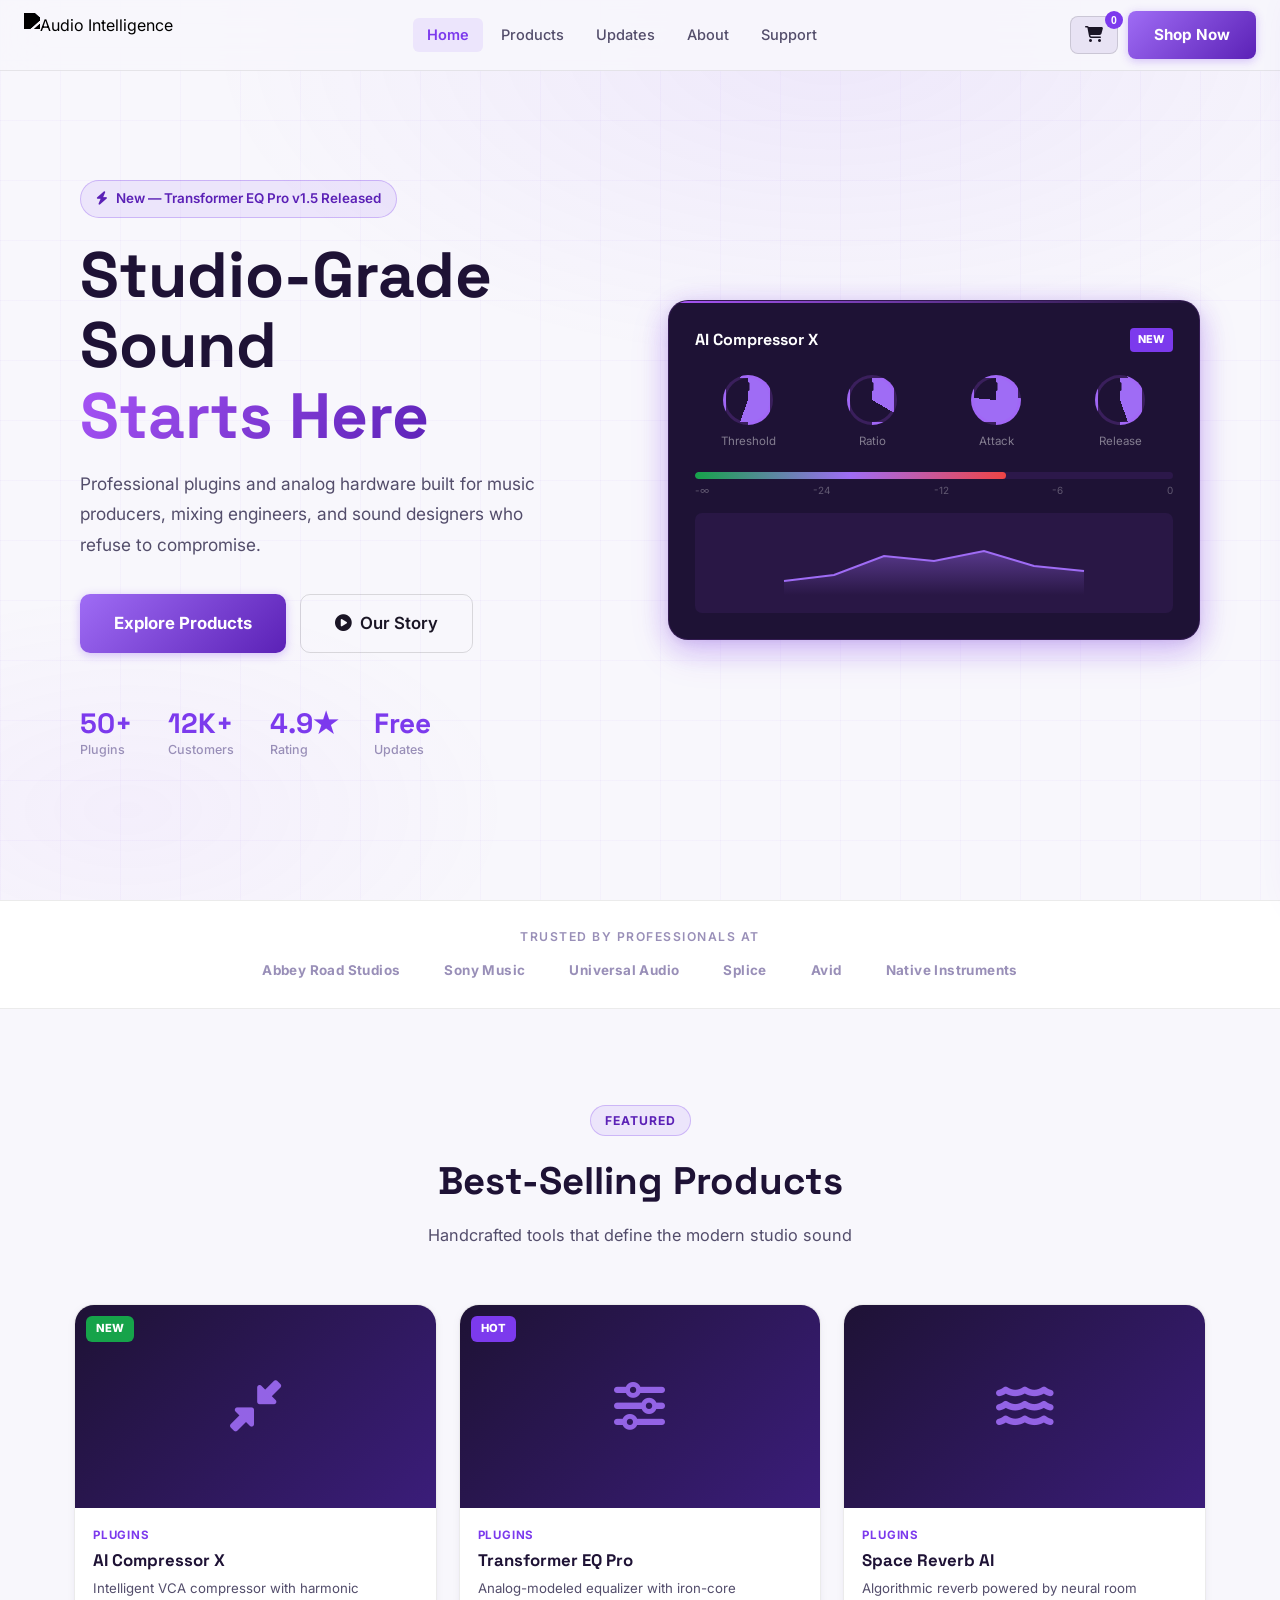
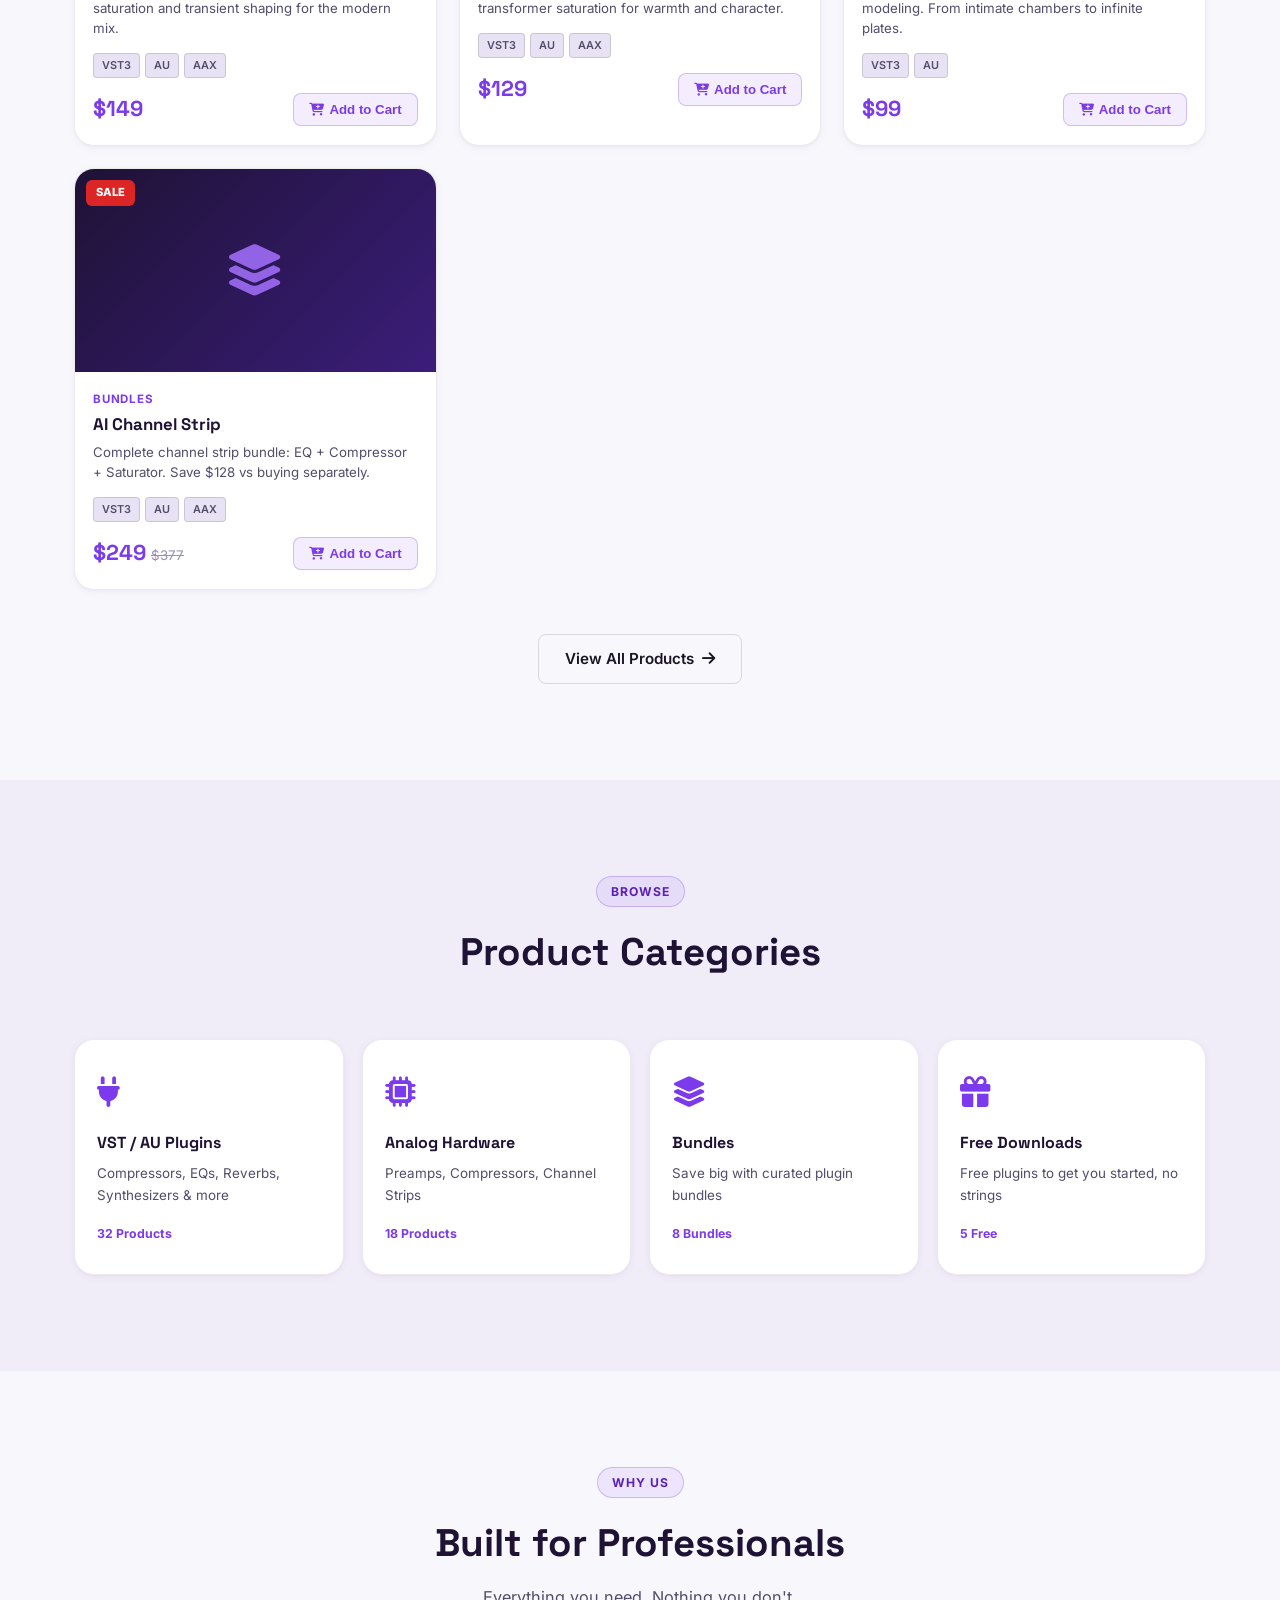
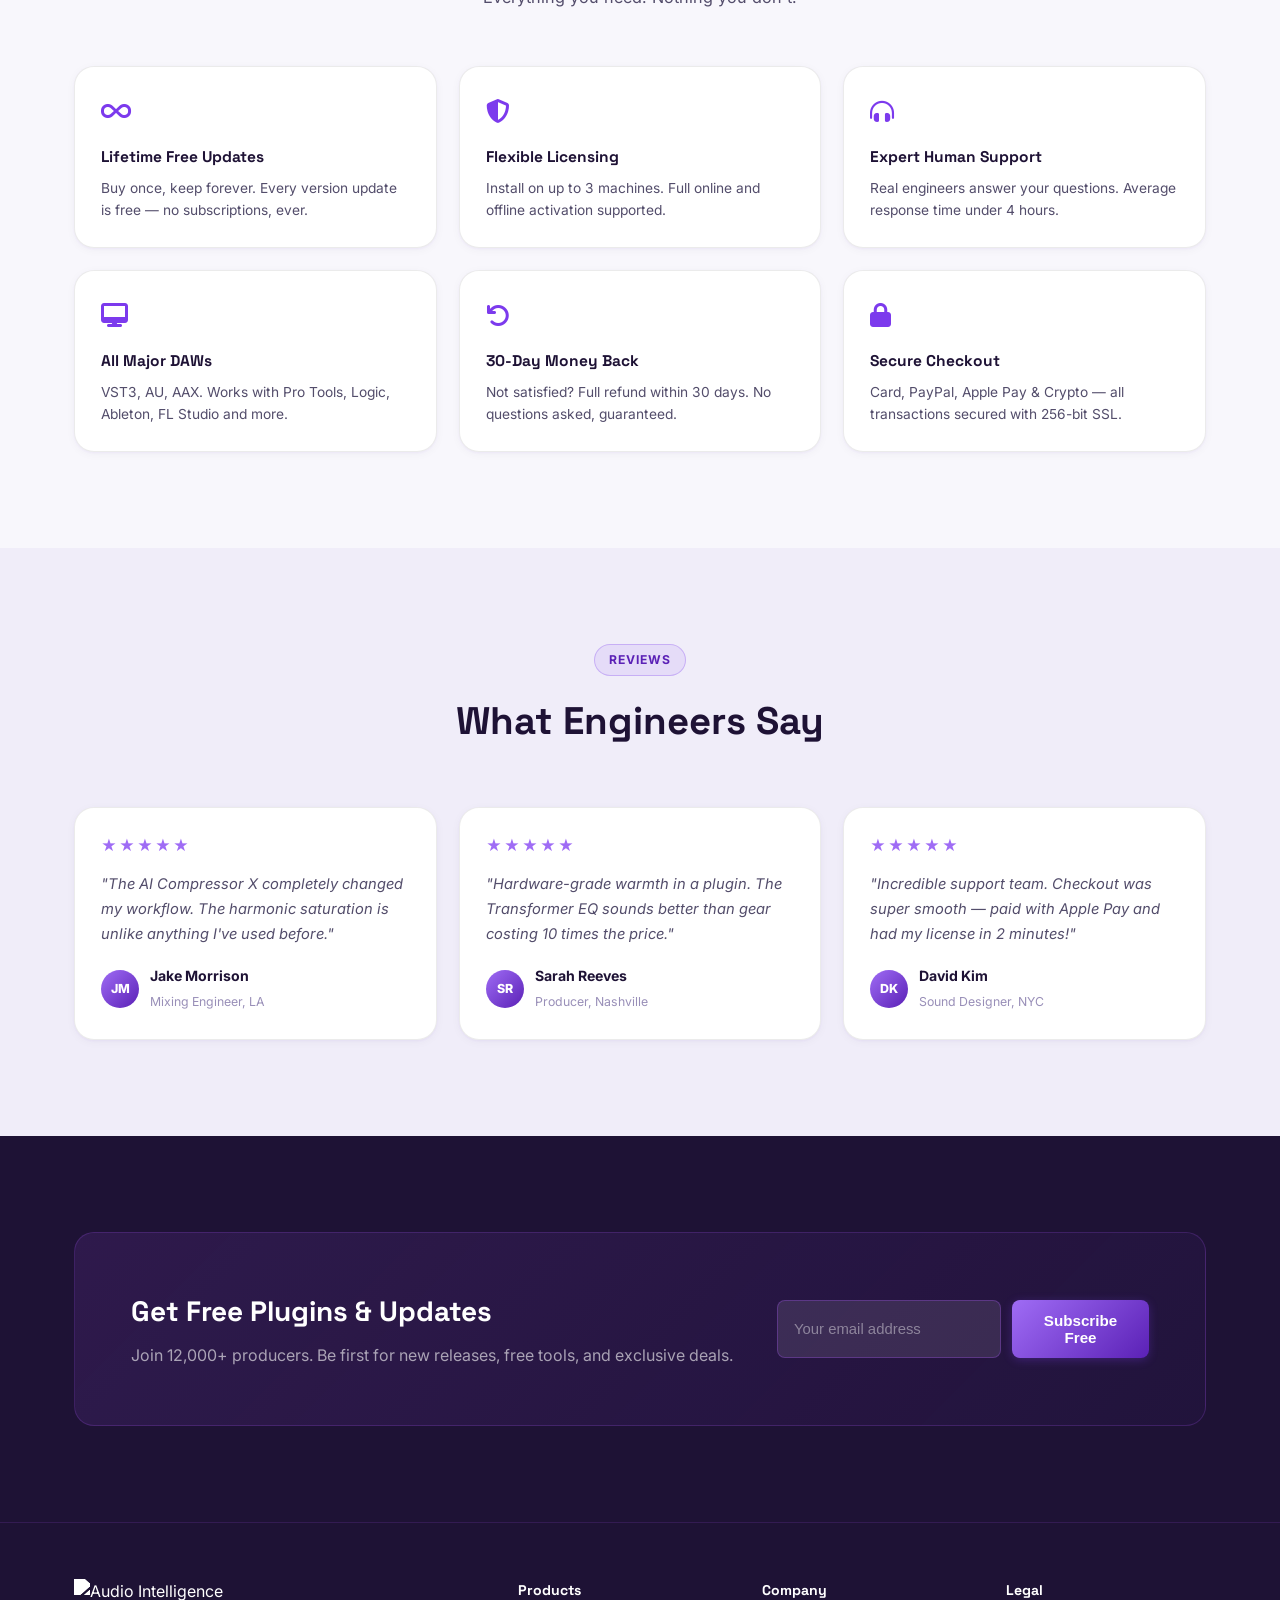
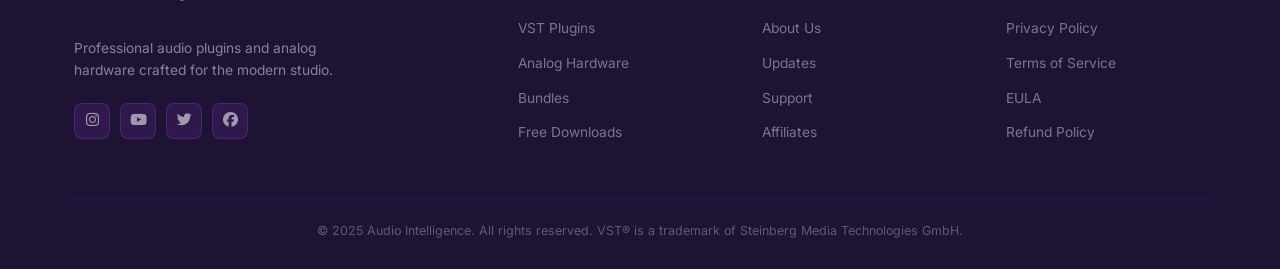
==== commit 6de3dd9b: "feat: deep purple theme + full payment checkout system COLOUR SYSTEM - Replaced all orange/amber (#e" ====
--- a/index.html
+++ b/index.html
@@ -4,7 +4,7 @@
   <meta charset="UTF-8"/>
   <meta name="viewport" content="width=device-width, initial-scale=1.0"/>
   <title>Audio Intelligence — Professional Plugins & Analog Hardware</title>
-  <meta name="description" content="Studio-grade audio plugins and analog hardware for music producers and mixing engineers. VST3, AU, AAX."/>
+  <meta name="description" content="Studio-grade audio plugins and analog hardware for music producers and mixing engineers."/>
   <link rel="stylesheet" href="css/style.css"/>
   <link rel="preconnect" href="https://fonts.googleapis.com"/>
   <link href="https://fonts.googleapis.com/css2?family=Inter:wght@300;400;500;600;700;800;900&family=Space+Grotesk:wght@400;500;600;700;800&display=swap" rel="stylesheet"/>
@@ -15,9 +15,7 @@
 <!-- NAVBAR -->
 <nav class="navbar" id="navbar">
   <div class="nav-wrap">
-    <a href="index.html" class="nav-logo">
-      <img src="images/logo.png" alt="Audio Intelligence" class="logo-img"/>
-    </a>
+    <a href="index.html" class="nav-logo"><img src="images/logo.png" alt="Audio Intelligence" class="logo-img"/></a>
     <ul class="nav-links" id="navLinks">
       <li><a href="index.html" class="active">Home</a></li>
       <li><a href="products.html">Products</a></li>
@@ -26,10 +24,7 @@
       <li><a href="support.html">Support</a></li>
     </ul>
     <div class="nav-actions">
-      <button class="cart-btn" id="cartBtn">
-        <i class="fas fa-shopping-cart"></i>
-        <span class="cart-badge" id="cartBadge">0</span>
-      </button>
+      <button class="cart-btn" id="cartBtn"><i class="fas fa-shopping-cart"></i><span class="cart-badge" id="cartBadge">0</span></button>
       <a href="products.html" class="btn btn-primary">Shop Now</a>
       <button class="nav-toggle" id="navToggle"><i class="fas fa-bars"></i></button>
     </div>
@@ -40,24 +35,34 @@
 <div class="overlay" id="overlay"></div>
 <div class="drawer" id="drawer">
   <div class="drawer-head">
-    <h3>Your Cart</h3>
+    <h3><i class="fas fa-shopping-bag" style="color:var(--accent);margin-right:8px;"></i>Your Cart</h3>
     <button class="drawer-close" id="drawerClose"><i class="fas fa-times"></i></button>
   </div>
   <div class="drawer-items" id="cartItems">
     <div class="cart-empty"><i class="fas fa-music"></i><p>Your cart is empty</p></div>
   </div>
   <div class="drawer-foot" id="cartFoot" style="display:none">
-    <div class="cart-total">Total: <strong id="cartTotal">$0.00</strong></div>
-    <button class="btn btn-primary fw">Proceed to Checkout</button>
+    <div class="cart-subtotal"><span>Subtotal</span><span id="cartSubtotal">$0.00</span></div>
+    <div class="cart-total-row"><span>Total</span><strong id="cartTotal">$0.00</strong></div>
+    <div class="pay-methods-mini" id="payLogoStrip" style="display:none">
+      <span style="font-size:.7rem;color:var(--text-3);font-weight:600;">Pay with:</span>
+      <span style="background:#1a1f71;color:#fff;padding:2px 7px;border-radius:3px;font-size:.66rem;font-weight:800;">VISA</span>
+      <span style="background:#eb001b;color:#fff;padding:2px 7px;border-radius:3px;font-size:.66rem;font-weight:800;">MC</span>
+      <span style="background:#003087;color:#fff;padding:2px 7px;border-radius:3px;font-size:.66rem;font-weight:800;">PayPal</span>
+      <span style="background:#000;color:#fff;padding:2px 7px;border-radius:3px;font-size:.66rem;font-weight:800;">Apple Pay</span>
+    </div>
+    <a href="checkout.html" class="btn btn-primary fw" style="margin-top:4px;">
+      <i class="fas fa-lock"></i> Secure Checkout
+    </a>
+    <p style="font-size:.72rem;color:var(--text-3);text-align:center;margin-top:8px;">
+      <i class="fas fa-shield-alt" style="color:var(--green);"></i> 256-bit SSL · 30-day refund guaranteed
+    </p>
   </div>
 </div>
 
 <!-- HERO -->
 <section class="hero">
-  <div class="hero-bg">
-    <div class="hero-bg-grad"></div>
-    <div class="hero-bg-grid"></div>
-  </div>
+  <div class="hero-bg"><div class="hero-bg-grad"></div><div class="hero-bg-grid"></div></div>
   <div class="hero-content">
     <div class="hero-badge"><i class="fas fa-bolt"></i> New — Transformer EQ Pro v1.5 Released</div>
     <h1 class="hero-title">Studio-Grade Sound<br/><span class="grad">Starts Here</span></h1>
@@ -75,10 +80,7 @@
   </div>
   <div class="hero-visual">
     <div class="mockup">
-      <div class="mock-head">
-        <span class="mock-name">AI Compressor X</span>
-        <span class="mock-tag">NEW</span>
-      </div>
+      <div class="mock-head"><span class="mock-name">AI Compressor X</span><span class="mock-tag">NEW</span></div>
       <div class="mock-knobs">
         <div class="knob-g"><div class="knob k1"></div><span>Threshold</span></div>
         <div class="knob-g"><div class="knob k2"></div><span>Ratio</span></div>
@@ -91,14 +93,9 @@
       </div>
       <div class="mock-eq">
         <svg viewBox="0 0 300 72">
-          <defs>
-            <linearGradient id="eg" x1="0" y1="0" x2="0" y2="1">
-              <stop offset="0%" stop-color="#f5a623" stop-opacity="0.35"/>
-              <stop offset="100%" stop-color="#f5a623" stop-opacity="0"/>
-            </linearGradient>
-          </defs>
+          <defs><linearGradient id="eg" x1="0" y1="0" x2="0" y2="1"><stop offset="0%" stop-color="#9f6cf5" stop-opacity="0.4"/><stop offset="100%" stop-color="#9f6cf5" stop-opacity="0"/></linearGradient></defs>
           <polygon points="0,58 50,52 100,33 150,38 200,28 250,43 300,48 300,72 0,72" fill="url(#eg)"/>
-          <polyline points="0,58 50,52 100,33 150,38 200,28 250,43 300,48" fill="none" stroke="#f5a623" stroke-width="2"/>
+          <polyline points="0,58 50,52 100,33 150,38 200,28 250,43 300,48" fill="none" stroke="#9f6cf5" stroke-width="2"/>
         </svg>
       </div>
     </div>
@@ -110,12 +107,7 @@
   <div class="container">
     <p class="trust-lbl">Trusted by professionals at</p>
     <div class="trust-logos">
-      <span>Abbey Road Studios</span>
-      <span>Sony Music</span>
-      <span>Universal Audio</span>
-      <span>Splice</span>
-      <span>Avid</span>
-      <span>Native Instruments</span>
+      <span>Abbey Road Studios</span><span>Sony Music</span><span>Universal Audio</span><span>Splice</span><span>Avid</span><span>Native Instruments</span>
     </div>
   </div>
 </div>
@@ -129,44 +121,19 @@
       <p>Handcrafted tools that define the modern studio sound</p>
     </div>
     <div class="grid-4" id="featuredGrid"></div>
-    <div class="sec-cta">
-      <a href="products.html" class="btn btn-ghost">View All Products <i class="fas fa-arrow-right"></i></a>
-    </div>
+    <div class="sec-cta"><a href="products.html" class="btn btn-ghost">View All Products <i class="fas fa-arrow-right"></i></a></div>
   </div>
 </section>
 
 <!-- CATEGORIES -->
 <section class="section section-alt">
   <div class="container">
-    <div class="section-head">
-      <span class="tag">Browse</span>
-      <h2>Product Categories</h2>
-    </div>
+    <div class="section-head"><span class="tag">Browse</span><h2>Product Categories</h2></div>
     <div class="grid-cats">
-      <a href="products.html?cat=plugins" class="cat-card fade-up">
-        <div class="cat-icon"><i class="fas fa-plug"></i></div>
-        <h3>VST / AU Plugins</h3>
-        <p>Compressors, EQs, Reverbs, Synthesizers &amp; more</p>
-        <span class="cat-count">32 Products</span>
-      </a>
-      <a href="products.html?cat=hardware" class="cat-card fade-up">
-        <div class="cat-icon"><i class="fas fa-microchip"></i></div>
-        <h3>Analog Hardware</h3>
-        <p>Preamps, Compressors, Channel Strips</p>
-        <span class="cat-count">18 Products</span>
-      </a>
-      <a href="products.html?cat=bundles" class="cat-card fade-up">
-        <div class="cat-icon"><i class="fas fa-layer-group"></i></div>
-        <h3>Bundles</h3>
-        <p>Save big with curated plugin bundles</p>
-        <span class="cat-count">8 Bundles</span>
-      </a>
-      <a href="products.html?cat=free" class="cat-card fade-up">
-        <div class="cat-icon"><i class="fas fa-gift"></i></div>
-        <h3>Free Downloads</h3>
-        <p>Free plugins to get you started, no strings</p>
-        <span class="cat-count">5 Free</span>
-      </a>
+      <a href="products.html?cat=plugins" class="cat-card fade-up"><div class="cat-icon"><i class="fas fa-plug"></i></div><h3>VST / AU Plugins</h3><p>Compressors, EQs, Reverbs, Synthesizers &amp; more</p><span class="cat-count">32 Products</span></a>
+      <a href="products.html?cat=hardware" class="cat-card fade-up"><div class="cat-icon"><i class="fas fa-microchip"></i></div><h3>Analog Hardware</h3><p>Preamps, Compressors, Channel Strips</p><span class="cat-count">18 Products</span></a>
+      <a href="products.html?cat=bundles" class="cat-card fade-up"><div class="cat-icon"><i class="fas fa-layer-group"></i></div><h3>Bundles</h3><p>Save big with curated plugin bundles</p><span class="cat-count">8 Bundles</span></a>
+      <a href="products.html?cat=free" class="cat-card fade-up"><div class="cat-icon"><i class="fas fa-gift"></i></div><h3>Free Downloads</h3><p>Free plugins to get you started, no strings</p><span class="cat-count">5 Free</span></a>
     </div>
   </div>
 </section>
@@ -174,18 +141,14 @@
 <!-- WHY US -->
 <section class="section">
   <div class="container">
-    <div class="section-head">
-      <span class="tag">Why Us</span>
-      <h2>Built for Professionals</h2>
-      <p>Everything you need. Nothing you don't.</p>
-    </div>
+    <div class="section-head"><span class="tag">Why Us</span><h2>Built for Professionals</h2><p>Everything you need. Nothing you don't.</p></div>
     <div class="grid-feats">
       <div class="feat-card fade-up"><div class="feat-icon"><i class="fas fa-infinity"></i></div><h4>Lifetime Free Updates</h4><p>Buy once, keep forever. Every version update is free — no subscriptions, ever.</p></div>
       <div class="feat-card fade-up"><div class="feat-icon"><i class="fas fa-shield-alt"></i></div><h4>Flexible Licensing</h4><p>Install on up to 3 machines. Full online and offline activation supported.</p></div>
       <div class="feat-card fade-up"><div class="feat-icon"><i class="fas fa-headphones-alt"></i></div><h4>Expert Human Support</h4><p>Real engineers answer your questions. Average response time under 4 hours.</p></div>
       <div class="feat-card fade-up"><div class="feat-icon"><i class="fas fa-desktop"></i></div><h4>All Major DAWs</h4><p>VST3, AU, AAX. Works with Pro Tools, Logic, Ableton, FL Studio and more.</p></div>
       <div class="feat-card fade-up"><div class="feat-icon"><i class="fas fa-undo"></i></div><h4>30-Day Money Back</h4><p>Not satisfied? Full refund within 30 days. No questions asked, guaranteed.</p></div>
-      <div class="feat-card fade-up"><div class="feat-icon"><i class="fas fa-star"></i></div><h4>Award-Winning</h4><p>Recognized by MusicTech, Sound on Sound and Computer Music magazine.</p></div>
+      <div class="feat-card fade-up"><div class="feat-icon"><i class="fas fa-lock"></i></div><h4>Secure Checkout</h4><p>Card, PayPal, Apple Pay &amp; Crypto — all transactions secured with 256-bit SSL.</p></div>
     </div>
   </div>
 </section>
@@ -193,26 +156,11 @@
 <!-- TESTIMONIALS -->
 <section class="section section-alt">
   <div class="container">
-    <div class="section-head">
-      <span class="tag">Reviews</span>
-      <h2>What Engineers Say</h2>
-    </div>
+    <div class="section-head"><span class="tag">Reviews</span><h2>What Engineers Say</h2></div>
     <div class="grid-testi">
-      <div class="testi-card fade-up">
-        <div class="stars">★★★★★</div>
-        <p>"The AI Compressor X completely changed my workflow. The harmonic saturation is unlike anything I've used before."</p>
-        <div class="testi-author"><div class="t-av">JM</div><div><strong>Jake Morrison</strong><span>Mixing Engineer, LA</span></div></div>
-      </div>
-      <div class="testi-card fade-up">
-        <div class="stars">★★★★★</div>
-        <p>"Hardware-grade warmth in a plugin. The Transformer EQ sounds better than gear costing 10 times the price."</p>
-        <div class="testi-author"><div class="t-av">SR</div><div><strong>Sarah Reeves</strong><span>Producer, Nashville</span></div></div>
-      </div>
-      <div class="testi-card fade-up">
-        <div class="stars">★★★★★</div>
-        <p>"Incredible support team. They helped me get set up within minutes. Amazing product, even better company."</p>
-        <div class="testi-author"><div class="t-av">DK</div><div><strong>David Kim</strong><span>Sound Designer, NYC</span></div></div>
-      </div>
+      <div class="testi-card fade-up"><div class="stars">★★★★★</div><p>"The AI Compressor X completely changed my workflow. The harmonic saturation is unlike anything I've used before."</p><div class="testi-author"><div class="t-av">JM</div><div><strong>Jake Morrison</strong><span>Mixing Engineer, LA</span></div></div></div>
+      <div class="testi-card fade-up"><div class="stars">★★★★★</div><p>"Hardware-grade warmth in a plugin. The Transformer EQ sounds better than gear costing 10 times the price."</p><div class="testi-author"><div class="t-av">SR</div><div><strong>Sarah Reeves</strong><span>Producer, Nashville</span></div></div></div>
+      <div class="testi-card fade-up"><div class="stars">★★★★★</div><p>"Incredible support team. Checkout was super smooth — paid with Apple Pay and had my license in 2 minutes!"</p><div class="testi-author"><div class="t-av">DK</div><div><strong>David Kim</strong><span>Sound Designer, NYC</span></div></div></div>
     </div>
   </div>
 </section>
@@ -223,7 +171,7 @@
     <div class="nl-box">
       <div class="nl-content">
         <h2>Get Free Plugins &amp; Updates</h2>
-        <p>Join 12,000+ producers. Be first to know about new releases, free tools, and exclusive deals.</p>
+        <p>Join 12,000+ producers. Be first for new releases, free tools, and exclusive deals.</p>
       </div>
       <form class="nl-form" onsubmit="subscribeNewsletter(event)">
         <input type="email" placeholder="Your email address" required/>
@@ -238,9 +186,7 @@
   <div class="container">
     <div class="footer-grid">
       <div class="footer-brand">
-        <a href="index.html" class="nav-logo">
-          <img src="images/logo.png" alt="Audio Intelligence" class="logo-img"/>
-        </a>
+        <a href="index.html" class="nav-logo"><img src="images/logo.png" alt="Audio Intelligence" class="logo-img"/></a>
         <p>Professional audio plugins and analog hardware crafted for the modern studio.</p>
         <div class="social-row">
           <a href="#" aria-label="Instagram"><i class="fab fa-instagram"></i></a>
@@ -249,40 +195,13 @@
           <a href="#" aria-label="Facebook"><i class="fab fa-facebook"></i></a>
         </div>
       </div>
-      <div class="footer-col">
-        <h4>Products</h4>
-        <ul>
-          <li><a href="products.html?cat=plugins">VST Plugins</a></li>
-          <li><a href="products.html?cat=hardware">Analog Hardware</a></li>
-          <li><a href="products.html?cat=bundles">Bundles</a></li>
-          <li><a href="products.html?cat=free">Free Downloads</a></li>
-        </ul>
-      </div>
-      <div class="footer-col">
-        <h4>Company</h4>
-        <ul>
-          <li><a href="about.html">About Us</a></li>
-          <li><a href="updates.html">Updates</a></li>
-          <li><a href="support.html">Support</a></li>
-          <li><a href="#">Affiliates</a></li>
-        </ul>
-      </div>
-      <div class="footer-col">
-        <h4>Legal</h4>
-        <ul>
-          <li><a href="#">Privacy Policy</a></li>
-          <li><a href="#">Terms of Service</a></li>
-          <li><a href="#">EULA</a></li>
-          <li><a href="#">Refund Policy</a></li>
-        </ul>
-      </div>
-    </div>
-    <div class="footer-bottom">
-      <p>© 2025 Audio Intelligence. All rights reserved. VST® is a trademark of Steinberg Media Technologies GmbH.</p>
-    </div>
+      <div class="footer-col"><h4>Products</h4><ul><li><a href="products.html?cat=plugins">VST Plugins</a></li><li><a href="products.html?cat=hardware">Analog Hardware</a></li><li><a href="products.html?cat=bundles">Bundles</a></li><li><a href="products.html?cat=free">Free Downloads</a></li></ul></div>
+      <div class="footer-col"><h4>Company</h4><ul><li><a href="about.html">About Us</a></li><li><a href="updates.html">Updates</a></li><li><a href="support.html">Support</a></li><li><a href="#">Affiliates</a></li></ul></div>
+      <div class="footer-col"><h4>Legal</h4><ul><li><a href="#">Privacy Policy</a></li><li><a href="#">Terms of Service</a></li><li><a href="#">EULA</a></li><li><a href="#">Refund Policy</a></li></ul></div>
+    </div>
+    <div class="footer-bottom"><p>© 2025 Audio Intelligence. All rights reserved. VST® is a trademark of Steinberg Media Technologies GmbH.</p></div>
   </div>
 </footer>
-
 <script src="js/main.js"></script>
 </body>
 </html>
--- a/css/style.css
+++ b/css/style.css
@@ -1,41 +1,54 @@
 /* =============================================
-   AUDIO INTELLIGENCE — FINAL WEBSITE STYLES
+   AUDIO INTELLIGENCE — PURPLE THEME
    ============================================= */
 
 :root {
-  --accent:       #e07b00;
-  --accent-light: #f5a623;
-  --accent-dark:  #b85e00;
-  --accent-soft:  rgba(224,123,0,0.09);
-  --accent-border:rgba(224,123,0,0.28);
-
-  --bg:        #f7f6f3;
+  /* ---- PURPLE ACCENT SYSTEM ---- */
+  --accent:        #7c3aed;
+  --accent-light:  #9f6cf5;
+  --accent-dark:   #5b21b6;
+  --accent-glow:   #a855f7;
+  --accent-soft:   rgba(124,58,237,0.09);
+  --accent-border: rgba(124,58,237,0.28);
+
+  /* ---- BACKGROUNDS ---- */
+  --bg:        #f8f7fc;
   --bg-white:  #ffffff;
-  --bg-alt:    #f0ede8;
-  --bg-card:   #ffffff;
-  --bg-raised: #ece8e2;
-
+  --bg-alt:    #f0edf9;
+  --bg-raised: #e8e3f4;
+
+  /* ---- BORDERS ---- */
   --border:    rgba(0,0,0,0.08);
   --border-md: rgba(0,0,0,0.13);
 
-  --text:      #1a1614;
-  --text-2:    #56524f;
-  --text-3:    #98948f;
-
-  --green:  #16a34a;
-  --red:    #dc2626;
-  --navy:   #1b2a3b;
-
-  --font:   'Inter', sans-serif;
-  --fdsp:   'Space Grotesk', sans-serif;
-
+  /* ---- TEXT ---- */
+  --text:   #1a1525;
+  --text-2: #534d6b;
+  --text-3: #998fb8;
+
+  /* ---- STATUS ---- */
+  --green: #16a34a;
+  --red:   #dc2626;
+  --navy:  #1e1235;
+
+  /* ---- PAY COLORS ---- */
+  --paypal:  #003087;
+  --applepay:#000000;
+  --stripe:  #635bff;
+
+  /* ---- FONTS ---- */
+  --font: 'Inter', sans-serif;
+  --fdsp: 'Space Grotesk', sans-serif;
+
+  /* ---- RADII ---- */
   --r:  12px;
   --rl: 20px;
 
-  --s1: 0 1px 3px rgba(0,0,0,0.06),0 2px 10px rgba(0,0,0,0.04);
-  --s2: 0 4px 20px rgba(0,0,0,0.08),0 1px 4px rgba(0,0,0,0.04);
-  --s3: 0 12px 40px rgba(0,0,0,0.11),0 2px 8px rgba(0,0,0,0.05);
-  --sa: 0 8px 28px rgba(224,123,0,0.2);
+  /* ---- SHADOWS ---- */
+  --s1: 0 1px 3px rgba(124,58,237,0.06),0 2px 10px rgba(0,0,0,0.04);
+  --s2: 0 4px 20px rgba(124,58,237,0.10),0 1px 4px rgba(0,0,0,0.04);
+  --s3: 0 12px 40px rgba(124,58,237,0.14),0 2px 8px rgba(0,0,0,0.05);
+  --sa: 0 8px 28px rgba(124,58,237,0.28);
 
   --t: all 0.22s ease;
 }
@@ -50,8 +63,8 @@
 
 /* ---- BUTTONS ---- */
 .btn{display:inline-flex;align-items:center;gap:8px;font-weight:700;border:none;cursor:pointer;transition:var(--t);border-radius:8px;font-size:.95rem;padding:12px 26px;}
-.btn-primary{background:linear-gradient(135deg,var(--accent-light),var(--accent-dark));color:#fff;box-shadow:0 2px 8px rgba(224,123,0,.25);}
-.btn-primary:hover{transform:translateY(-2px);box-shadow:var(--sa);filter:brightness(1.06);}
+.btn-primary{background:linear-gradient(135deg,var(--accent-light),var(--accent-dark));color:#fff;box-shadow:0 2px 10px rgba(124,58,237,0.30);}
+.btn-primary:hover{transform:translateY(-2px);box-shadow:var(--sa);filter:brightness(1.08);}
 .btn-primary.lg{padding:15px 34px;font-size:1.05rem;border-radius:10px;}
 .btn-primary.fw{width:100%;justify-content:center;}
 .btn-ghost{background:transparent;color:var(--text);border:1.5px solid var(--border-md);display:inline-flex;align-items:center;gap:8px;font-weight:600;cursor:pointer;transition:var(--t);border-radius:8px;font-size:.95rem;padding:12px 26px;}
@@ -59,7 +72,7 @@
 .btn-ghost.lg{padding:15px 34px;font-size:1.05rem;border-radius:10px;}
 
 /* ---- NAVBAR ---- */
-.navbar{position:fixed;top:0;width:100%;z-index:1000;background:rgba(247,246,243,.88);backdrop-filter:blur(20px);border-bottom:1px solid var(--border);transition:var(--t);}
+.navbar{position:fixed;top:0;width:100%;z-index:1000;background:rgba(248,247,252,.90);backdrop-filter:blur(20px);border-bottom:1px solid var(--border);transition:var(--t);}
 .navbar.scrolled{background:rgba(255,255,255,.97);box-shadow:var(--s1);}
 .nav-wrap{max-width:1280px;margin:0 auto;padding:0 24px;display:flex;align-items:center;height:70px;gap:28px;}
 .nav-logo{display:flex;align-items:center;text-decoration:none;}
@@ -71,32 +84,35 @@
 .nav-links a.active{color:var(--accent);background:var(--accent-soft);font-weight:600;}
 .nav-actions{display:flex;align-items:center;gap:10px;}
 .cart-btn{background:var(--bg-raised);border:1.5px solid var(--border-md);color:var(--text);padding:9px 14px;border-radius:8px;cursor:pointer;position:relative;transition:var(--t);font-size:1rem;}
-.cart-btn:hover{border-color:var(--accent);color:var(--accent);}
+.cart-btn:hover{border-color:var(--accent);color:var(--accent);background:var(--accent-soft);}
 .cart-badge{position:absolute;top:-6px;right:-6px;background:var(--accent);color:#fff;font-size:.65rem;font-weight:800;width:18px;height:18px;border-radius:50%;display:flex;align-items:center;justify-content:center;}
 .nav-toggle{display:none;background:none;border:none;color:var(--text);font-size:1.3rem;cursor:pointer;}
 
-
 /* ---- CART DRAWER ---- */
-.overlay{position:fixed;inset:0;background:rgba(0,0,0,.35);z-index:1100;opacity:0;pointer-events:none;transition:opacity .3s;}
+.overlay{position:fixed;inset:0;background:rgba(30,18,53,.4);z-index:1100;opacity:0;pointer-events:none;transition:opacity .3s;}
 .overlay.on{opacity:1;pointer-events:all;}
-.drawer{position:fixed;right:-420px;top:0;width:380px;height:100vh;background:var(--bg-white);border-left:1px solid var(--border);z-index:1200;transition:right .35s cubic-bezier(.4,0,.2,1);display:flex;flex-direction:column;box-shadow:-8px 0 40px rgba(0,0,0,.1);}
+.drawer{position:fixed;right:-430px;top:0;width:400px;height:100vh;background:var(--bg-white);border-left:1px solid var(--border);z-index:1200;transition:right .35s cubic-bezier(.4,0,.2,1);display:flex;flex-direction:column;box-shadow:-8px 0 40px rgba(124,58,237,0.12);}
 .drawer.open{right:0;}
-.drawer-head{padding:22px 24px;border-bottom:1px solid var(--border);display:flex;justify-content:space-between;align-items:center;}
-.drawer-head h3{font-family:var(--fdsp);font-size:1.15rem;}
+.drawer-head{padding:22px 24px;border-bottom:1px solid var(--border);display:flex;justify-content:space-between;align-items:center;background:linear-gradient(135deg,var(--accent-soft),transparent);}
+.drawer-head h3{font-family:var(--fdsp);font-size:1.15rem;color:var(--navy);}
 .drawer-close{background:none;border:none;color:var(--text-3);font-size:1.2rem;cursor:pointer;transition:var(--t);}
 .drawer-close:hover{color:var(--text);}
 .drawer-items{flex:1;overflow-y:auto;padding:16px;}
 .cart-empty{text-align:center;padding:60px 20px;color:var(--text-3);}
-.cart-empty i{font-size:2.5rem;margin-bottom:12px;display:block;color:var(--accent-light);}
-.cart-item{display:flex;gap:12px;padding:13px 0;border-bottom:1px solid var(--border);align-items:center;}
+.cart-empty i{font-size:2.8rem;margin-bottom:12px;display:block;color:var(--accent-light);}
+.cart-item{display:flex;gap:12px;padding:14px 0;border-bottom:1px solid var(--border);align-items:center;}
 .ci-info{flex:1;}
-.ci-name{font-weight:600;font-size:.9rem;}
+.ci-name{font-weight:600;font-size:.9rem;color:var(--navy);}
 .ci-price{color:var(--accent);font-weight:700;font-size:.88rem;margin-top:2px;}
 .ci-del{background:none;border:none;color:var(--text-3);cursor:pointer;font-size:.85rem;transition:var(--t);padding:4px;}
 .ci-del:hover{color:var(--red);}
-.drawer-foot{padding:20px 24px;border-top:1px solid var(--border);background:var(--bg-alt);}
-.cart-total{display:flex;justify-content:space-between;margin-bottom:14px;font-size:1rem;font-weight:600;}
-.cart-total strong{color:var(--accent);font-size:1.15rem;}
+.drawer-foot{padding:18px 24px;border-top:1px solid var(--border);background:var(--bg-alt);}
+.cart-subtotal{display:flex;justify-content:space-between;margin-bottom:6px;font-size:.88rem;color:var(--text-2);}
+.cart-total-row{display:flex;justify-content:space-between;margin-bottom:16px;font-size:1.05rem;font-weight:700;color:var(--navy);}
+.cart-total-row strong{color:var(--accent);font-size:1.2rem;}
+.pay-methods-mini{display:flex;gap:8px;margin-bottom:14px;justify-content:center;}
+.pay-icon{height:22px;border-radius:4px;opacity:.65;filter:grayscale(1);}
+
 
 /* ---- LAYOUT ---- */
 .section{padding:96px 0;}
@@ -108,15 +124,14 @@
 .section-head p{color:var(--text-2);font-size:1.02rem;}
 .sec-cta{text-align:center;margin-top:44px;}
 
-
 /* ---- HERO ---- */
 .hero{min-height:100vh;display:grid;grid-template-columns:1fr 1fr;align-items:center;gap:56px;padding:120px 80px 80px;max-width:1380px;margin:0 auto;position:relative;}
 .hero-bg{position:fixed;inset:0;z-index:-1;overflow:hidden;}
-.hero-bg-grad{position:absolute;inset:0;background:radial-gradient(ellipse 80% 55% at 65% 10%,rgba(224,123,0,.07) 0%,transparent 65%),radial-gradient(ellipse 55% 40% at 15% 85%,rgba(27,42,59,.04) 0%,transparent 60%);}
-.hero-bg-grid{position:absolute;inset:0;background-image:linear-gradient(rgba(0,0,0,.025) 1px,transparent 1px),linear-gradient(90deg,rgba(0,0,0,.025) 1px,transparent 1px);background-size:60px 60px;}
+.hero-bg-grad{position:absolute;inset:0;background:radial-gradient(ellipse 75% 55% at 65% 5%,rgba(124,58,237,0.08) 0%,transparent 65%),radial-gradient(ellipse 50% 40% at 10% 90%,rgba(168,85,247,0.05) 0%,transparent 60%);}
+.hero-bg-grid{position:absolute;inset:0;background-image:linear-gradient(rgba(124,58,237,0.03) 1px,transparent 1px),linear-gradient(90deg,rgba(124,58,237,0.03) 1px,transparent 1px);background-size:60px 60px;}
 .hero-badge{display:inline-flex;align-items:center;gap:8px;background:var(--accent-soft);border:1px solid var(--accent-border);color:var(--accent-dark);padding:7px 15px;border-radius:100px;font-size:.84rem;font-weight:600;margin-bottom:22px;animation:fadeUp .6s ease;}
 .hero-title{font-family:var(--fdsp);font-size:clamp(2.6rem,5vw,4.4rem);font-weight:800;line-height:1.1;margin-bottom:18px;animation:fadeUp .6s .1s ease both;color:var(--navy);}
-.grad{background:linear-gradient(135deg,var(--accent),#c8500a);-webkit-background-clip:text;-webkit-text-fill-color:transparent;background-clip:text;}
+.grad{background:linear-gradient(135deg,var(--accent-glow),var(--accent-dark));-webkit-background-clip:text;-webkit-text-fill-color:transparent;background-clip:text;}
 .hero-sub{font-size:1.08rem;color:var(--text-2);max-width:470px;margin-bottom:34px;animation:fadeUp .6s .2s ease both;line-height:1.75;}
 .hero-cta{display:flex;gap:14px;flex-wrap:wrap;margin-bottom:56px;animation:fadeUp .6s .3s ease both;}
 .hero-stats{display:flex;gap:36px;animation:fadeUp .6s .4s ease both;}
@@ -126,40 +141,40 @@
 
 /* Plugin UI mockup */
 .hero-visual{animation:fadeUp .6s .2s ease both;}
-.mockup{background:var(--navy);border:1px solid rgba(255,255,255,.07);border-radius:var(--rl);padding:26px;box-shadow:var(--s3),var(--sa);position:relative;overflow:hidden;}
-.mockup::before{content:'';position:absolute;top:0;left:0;right:0;height:2px;background:linear-gradient(90deg,var(--accent-light),transparent);}
+.mockup{background:var(--navy);border:1px solid rgba(168,85,247,0.15);border-radius:var(--rl);padding:26px;box-shadow:var(--s3),var(--sa);position:relative;overflow:hidden;}
+.mockup::before{content:'';position:absolute;top:0;left:0;right:0;height:2px;background:linear-gradient(90deg,var(--accent-glow),transparent);}
 .mock-head{display:flex;justify-content:space-between;align-items:center;margin-bottom:22px;}
 .mock-name{font-family:var(--fdsp);font-size:1rem;font-weight:700;color:#fff;}
 .mock-tag{background:var(--accent);color:#fff;font-size:.68rem;font-weight:800;padding:3px 8px;border-radius:4px;}
 .mock-knobs{display:grid;grid-template-columns:repeat(4,1fr);gap:18px;margin-bottom:22px;}
 .knob-g{display:flex;flex-direction:column;align-items:center;gap:7px;font-size:.72rem;color:rgba(255,255,255,.45);}
-.knob{width:50px;height:50px;border-radius:50%;border:3px solid rgba(255,255,255,.1);position:relative;cursor:pointer;transition:var(--t);}
-.knob:hover{box-shadow:0 0 14px rgba(245,166,35,.4);}
+.knob{width:50px;height:50px;border-radius:50%;border:3px solid rgba(168,85,247,0.2);position:relative;cursor:pointer;transition:var(--t);}
+.knob:hover{box-shadow:0 0 14px rgba(168,85,247,0.5);}
 .knob::after{content:'';position:absolute;top:4px;left:50%;transform:translateX(-50%);width:3px;height:9px;background:var(--navy);border-radius:2px;}
-.k1{background:conic-gradient(var(--accent-light) 0deg,var(--accent-light) 200deg,#293040 200deg);}
-.k2{background:conic-gradient(var(--accent-light) 0deg,var(--accent-light) 120deg,#293040 120deg);}
-.k3{background:conic-gradient(var(--accent-light) 0deg,var(--accent-light) 275deg,#293040 275deg);}
-.k4{background:conic-gradient(var(--accent-light) 0deg,var(--accent-light) 160deg,#293040 160deg);}
+.k1{background:conic-gradient(var(--accent-light) 0deg,var(--accent-light) 200deg,#1e1235 200deg);}
+.k2{background:conic-gradient(var(--accent-light) 0deg,var(--accent-light) 120deg,#1e1235 120deg);}
+.k3{background:conic-gradient(var(--accent-light) 0deg,var(--accent-light) 275deg,#1e1235 275deg);}
+.k4{background:conic-gradient(var(--accent-light) 0deg,var(--accent-light) 160deg,#1e1235 160deg);}
 .mock-meter{margin-bottom:14px;}
-.meter-bar{height:7px;background:rgba(255,255,255,.08);border-radius:4px;overflow:hidden;margin-bottom:4px;}
+.meter-bar{height:7px;background:rgba(168,85,247,0.1);border-radius:4px;overflow:hidden;margin-bottom:4px;}
 .meter-fill{height:100%;width:65%;background:linear-gradient(90deg,#16a34a,var(--accent-light),#ef4444);border-radius:4px;animation:mPulse 2s ease-in-out infinite;}
 .meter-lbls{display:flex;justify-content:space-between;font-size:.62rem;color:rgba(255,255,255,.3);}
-.mock-eq{background:rgba(0,0,0,.22);border-radius:7px;padding:10px;}
+.mock-eq{background:rgba(168,85,247,0.08);border-radius:7px;padding:10px;}
 .mock-eq svg{width:100%;height:72px;}
-
 
 /* ---- TRUST BAR ---- */
 .trust{padding:26px 0;border-top:1px solid var(--border);border-bottom:1px solid var(--border);background:var(--bg-white);}
 .trust-lbl{text-align:center;font-size:.76rem;color:var(--text-3);font-weight:600;margin-bottom:14px;text-transform:uppercase;letter-spacing:1.5px;}
 .trust-logos{display:flex;justify-content:center;align-items:center;gap:44px;flex-wrap:wrap;padding:0 24px;}
-.trust-logos span{font-size:.84rem;font-weight:700;color:var(--text-3);letter-spacing:.4px;transition:var(--t);}
+.trust-logos span{font-size:.84rem;font-weight:700;color:var(--text-3);letter-spacing:.4px;transition:var(--t);cursor:default;}
 .trust-logos span:hover{color:var(--text-2);}
+
 
 /* ---- PRODUCT CARDS ---- */
 .grid-4{display:grid;grid-template-columns:repeat(auto-fill,minmax(275px,1fr));gap:22px;}
 .card{background:var(--bg-white);border:1px solid var(--border);border-radius:var(--rl);overflow:hidden;transition:var(--t);box-shadow:var(--s1);}
 .card:hover{transform:translateY(-6px);border-color:var(--accent-border);box-shadow:var(--s3),var(--sa);}
-.card-img{aspect-ratio:16/9;background:linear-gradient(135deg,var(--navy),#2c3e52);display:flex;align-items:center;justify-content:center;position:relative;overflow:hidden;}
+.card-img{aspect-ratio:16/9;background:linear-gradient(135deg,var(--navy),#3b1d7a);display:flex;align-items:center;justify-content:center;position:relative;overflow:hidden;}
 .card-img i{font-size:3.2rem;color:var(--accent-light);opacity:.9;}
 .badge{position:absolute;top:11px;left:11px;font-size:.7rem;font-weight:800;padding:4px 10px;border-radius:6px;color:#fff;}
 .badge.new{background:var(--green);}
@@ -176,8 +191,8 @@
 .price-cur{font-family:var(--fdsp);font-size:1.35rem;font-weight:800;color:var(--accent);}
 .price-was{font-size:.83rem;color:var(--text-3);text-decoration:line-through;margin-left:5px;}
 .price-free{font-family:var(--fdsp);font-size:1.35rem;font-weight:800;color:var(--green);}
-.btn-cart-add{background:var(--bg-raised);border:1.5px solid var(--border-md);color:var(--text);padding:8px 15px;border-radius:8px;cursor:pointer;font-size:.83rem;font-weight:600;transition:var(--t);display:flex;align-items:center;gap:5px;}
-.btn-cart-add:hover{background:var(--accent);color:#fff;border-color:var(--accent);box-shadow:0 4px 12px rgba(224,123,0,.3);}
+.btn-cart-add{background:var(--accent-soft);border:1.5px solid var(--accent-border);color:var(--accent);padding:8px 15px;border-radius:8px;cursor:pointer;font-size:.83rem;font-weight:700;transition:var(--t);display:flex;align-items:center;gap:5px;}
+.btn-cart-add:hover{background:var(--accent);color:#fff;border-color:var(--accent);box-shadow:0 4px 12px rgba(124,58,237,0.35);}
 
 /* ---- CATEGORIES ---- */
 .grid-cats{display:grid;grid-template-columns:repeat(auto-fill,minmax(230px,1fr));gap:18px;}
@@ -187,7 +202,6 @@
 .cat-card h3{font-family:var(--fdsp);font-size:1rem;font-weight:700;margin-bottom:7px;color:var(--navy);}
 .cat-card p{font-size:.84rem;color:var(--text-2);margin-bottom:14px;}
 .cat-count{font-size:.77rem;font-weight:700;color:var(--accent);}
-
 
 /* ---- FEATURES ---- */
 .grid-feats{display:grid;grid-template-columns:repeat(auto-fill,minmax(300px,1fr));gap:22px;}
@@ -210,28 +224,28 @@
 
 /* ---- NEWSLETTER ---- */
 .nl-section{background:var(--navy);}
-.nl-box{background:linear-gradient(135deg,rgba(255,255,255,.06),rgba(255,255,255,.02));border:1px solid rgba(255,255,255,.09);border-radius:var(--rl);padding:56px;display:flex;gap:44px;align-items:center;flex-wrap:wrap;}
+.nl-box{background:linear-gradient(135deg,rgba(168,85,247,0.12),rgba(124,58,237,0.04));border:1px solid rgba(168,85,247,0.2);border-radius:var(--rl);padding:56px;display:flex;gap:44px;align-items:center;flex-wrap:wrap;}
 .nl-content h2{font-family:var(--fdsp);font-size:1.75rem;font-weight:700;margin-bottom:9px;color:#fff;}
 .nl-content p{color:rgba(255,255,255,.6);}
 .nl-form{display:flex;gap:11px;flex:1;min-width:270px;}
-.nl-form input{flex:1;background:rgba(255,255,255,.1);border:1px solid rgba(255,255,255,.18);color:#fff;padding:12px 16px;border-radius:8px;font-size:.93rem;outline:none;transition:var(--t);}
+.nl-form input{flex:1;background:rgba(255,255,255,.1);border:1px solid rgba(168,85,247,0.3);color:#fff;padding:12px 16px;border-radius:8px;font-size:.93rem;outline:none;transition:var(--t);}
 .nl-form input::placeholder{color:rgba(255,255,255,.42);}
-.nl-form input:focus{border-color:var(--accent-light);background:rgba(255,255,255,.14);}
+.nl-form input:focus{border-color:var(--accent-glow);background:rgba(168,85,247,0.15);}
+
 
 /* ---- FOOTER ---- */
-.footer{background:var(--navy);border-top:1px solid rgba(255,255,255,.08);padding:56px 0 28px;}
+.footer{background:var(--navy);border-top:1px solid rgba(168,85,247,0.15);padding:56px 0 28px;}
 .footer-grid{display:grid;grid-template-columns:2fr 1fr 1fr 1fr;gap:44px;margin-bottom:44px;}
 .footer-brand p{font-size:.86rem;color:rgba(255,255,255,.48);margin:14px 0 22px;max-width:270px;}
 .social-row{display:flex;gap:10px;}
-.social-row a{width:36px;height:36px;background:rgba(255,255,255,.08);border:1px solid rgba(255,255,255,.11);border-radius:8px;display:flex;align-items:center;justify-content:center;color:rgba(255,255,255,.5);font-size:.93rem;transition:var(--t);}
+.social-row a{width:36px;height:36px;background:rgba(168,85,247,0.12);border:1px solid rgba(168,85,247,0.2);border-radius:8px;display:flex;align-items:center;justify-content:center;color:rgba(255,255,255,.55);font-size:.93rem;transition:var(--t);}
 .social-row a:hover{background:var(--accent);color:#fff;border-color:var(--accent);}
 .footer-col h4{font-family:var(--fdsp);font-size:.88rem;font-weight:700;margin-bottom:14px;color:#fff;}
 .footer-col li{margin-bottom:9px;}
 .footer-col a{font-size:.86rem;color:rgba(255,255,255,.42);transition:var(--t);}
 .footer-col a:hover{color:var(--accent-light);}
-.footer-bottom{border-top:1px solid rgba(255,255,255,.07);padding-top:22px;text-align:center;}
+.footer-bottom{border-top:1px solid rgba(168,85,247,0.1);padding-top:22px;text-align:center;}
 .footer-bottom p{font-size:.78rem;color:rgba(255,255,255,.3);}
-
 
 /* ---- PAGE HEADER ---- */
 .page-header{padding:136px 0 54px;text-align:center;background:linear-gradient(180deg,var(--bg-white) 0%,var(--bg) 100%);border-bottom:1px solid var(--border);}
@@ -242,7 +256,7 @@
 .filter-bar{display:flex;gap:9px;flex-wrap:wrap;justify-content:center;padding:26px 24px;border-bottom:1px solid var(--border);background:var(--bg-white);}
 .fbtn{background:var(--bg-raised);border:1.5px solid var(--border-md);color:var(--text-2);padding:9px 20px;border-radius:100px;cursor:pointer;font-size:.86rem;font-weight:500;transition:var(--t);}
 .fbtn:hover{border-color:var(--accent);color:var(--accent);background:var(--accent-soft);}
-.fbtn.on{background:var(--accent);color:#fff;border-color:var(--accent);font-weight:700;box-shadow:0 4px 12px rgba(224,123,0,.28);}
+.fbtn.on{background:var(--accent);color:#fff;border-color:var(--accent);font-weight:700;box-shadow:0 4px 12px rgba(124,58,237,0.35);}
 
 /* ---- UPDATES PAGE ---- */
 .updates-list{display:flex;flex-direction:column;gap:18px;max-width:820px;margin:0 auto;}
@@ -263,10 +277,10 @@
 .about-split{display:grid;grid-template-columns:1fr 1fr;gap:76px;align-items:center;padding:72px 0;}
 .about-text h2{font-family:var(--fdsp);font-size:2.1rem;font-weight:800;margin-bottom:18px;color:var(--navy);}
 .about-text p{color:var(--text-2);font-size:.97rem;margin-bottom:14px;line-height:1.82;}
-.about-vis{background:linear-gradient(135deg,var(--navy),#2b3d51);border-radius:var(--rl);padding:44px;text-align:center;box-shadow:var(--s3);}
+.about-vis{background:linear-gradient(135deg,var(--navy),#3b1d7a);border-radius:var(--rl);padding:44px;text-align:center;box-shadow:var(--s3);}
 .about-vis-icon{font-size:4.5rem;color:var(--accent-light);margin-bottom:22px;}
 .about-vis h3{color:#fff;font-family:var(--fdsp);font-size:1.3rem;font-weight:700;margin-bottom:7px;}
-.about-vis > p{color:rgba(255,255,255,.55);font-size:.87rem;margin-bottom:26px;}
+.about-vis>p{color:rgba(255,255,255,.55);font-size:.87rem;margin-bottom:26px;}
 .about-stats{display:grid;grid-template-columns:1fr 1fr;gap:18px;}
 .about-stat{text-align:center;}
 .about-stat strong{display:block;font-family:var(--fdsp);font-size:1.85rem;font-weight:800;color:var(--accent-light);}
@@ -279,7 +293,8 @@
 .team-card span{font-size:.8rem;color:var(--text-3);}
 .team-card p{font-size:.8rem;color:var(--text-3);margin-top:9px;}
 
-/* ---- SUPPORT ---- */
+
+/* ---- SUPPORT PAGE ---- */
 .support-cards{display:grid;grid-template-columns:repeat(auto-fill,minmax(240px,1fr));gap:18px;margin-bottom:56px;}
 .sup-card{background:var(--bg-white);border:1px solid var(--border);border-radius:var(--rl);padding:30px 26px;text-align:center;transition:var(--t);box-shadow:var(--s1);}
 .sup-card:hover{border-color:var(--accent-border);transform:translateY(-4px);box-shadow:var(--s2),var(--sa);}
@@ -288,7 +303,7 @@
 .sup-card p{font-size:.84rem;color:var(--text-2);margin-bottom:18px;}
 .contact-grid{display:grid;grid-template-columns:1fr 1fr;gap:72px;align-items:start;max-width:960px;margin:0 auto;}
 .contact-info h2{font-family:var(--fdsp);font-size:1.9rem;font-weight:700;margin:14px 0 11px;color:var(--navy);}
-.contact-info > p{color:var(--text-2);margin-bottom:28px;line-height:1.75;}
+.contact-info>p{color:var(--text-2);margin-bottom:28px;line-height:1.75;}
 .ci-row{display:flex;align-items:center;gap:13px;margin-bottom:18px;}
 .ci-ico{width:40px;height:40px;background:var(--accent-soft);border:1px solid var(--accent-border);border-radius:8px;display:flex;align-items:center;justify-content:center;color:var(--accent);flex-shrink:0;}
 .ci-row strong{display:block;font-size:.88rem;color:var(--navy);}
@@ -296,7 +311,7 @@
 .form-field{margin-bottom:15px;}
 .form-field label{display:block;font-size:.83rem;font-weight:600;margin-bottom:5px;color:var(--text-2);}
 .form-field input,.form-field select,.form-field textarea{width:100%;background:var(--bg-white);border:1.5px solid var(--border-md);color:var(--text);padding:11px 15px;border-radius:8px;font-size:.88rem;outline:none;transition:var(--t);font-family:var(--font);}
-.form-field input:focus,.form-field select:focus,.form-field textarea:focus{border-color:var(--accent);}
+.form-field input:focus,.form-field select:focus,.form-field textarea:focus{border-color:var(--accent);box-shadow:0 0 0 3px var(--accent-soft);}
 .form-row{display:grid;grid-template-columns:1fr 1fr;gap:14px;}
 .faq-list{max-width:700px;margin:0 auto;display:flex;flex-direction:column;gap:10px;}
 .faq-item{background:var(--bg-white);border:1px solid var(--border);border-radius:var(--r);overflow:hidden;box-shadow:var(--s1);transition:var(--t);}
@@ -310,6 +325,67 @@
 .faq-a.open{max-height:300px;padding:0 22px 18px;}
 .faq-a p{font-size:.88rem;color:var(--text-2);line-height:1.72;}
 
+/* ============================
+   CHECKOUT PAGE STYLES
+   ============================ */
+.checkout-wrap{max-width:1050px;margin:0 auto;padding:140px 24px 80px;display:grid;grid-template-columns:1fr 420px;gap:36px;align-items:start;}
+.checkout-left h2{font-family:var(--fdsp);font-size:1.5rem;font-weight:800;color:var(--navy);margin-bottom:24px;}
+.step-header{font-family:var(--fdsp);font-size:1rem;font-weight:700;color:var(--navy);margin-bottom:14px;display:flex;align-items:center;gap:10px;}
+.step-num{width:26px;height:26px;border-radius:50%;background:var(--accent);color:#fff;font-size:.78rem;font-weight:800;display:flex;align-items:center;justify-content:center;flex-shrink:0;}
+.checkout-box{background:var(--bg-white);border:1px solid var(--border);border-radius:var(--rl);padding:26px;margin-bottom:20px;box-shadow:var(--s1);}
+
+/* Payment method tabs */
+.pay-tabs{display:flex;gap:10px;margin-bottom:22px;flex-wrap:wrap;}
+.pay-tab{flex:1;min-width:120px;background:var(--bg-raised);border:2px solid var(--border-md);border-radius:10px;padding:14px 10px;cursor:pointer;transition:var(--t);text-align:center;display:flex;flex-direction:column;align-items:center;gap:6px;}
+.pay-tab:hover{border-color:var(--accent-border);background:var(--accent-soft);}
+.pay-tab.active{border-color:var(--accent);background:var(--accent-soft);box-shadow:0 0 0 3px var(--accent-soft);}
+.pay-tab i{font-size:1.5rem;color:var(--accent);}
+.pay-tab span{font-size:.78rem;font-weight:700;color:var(--navy);}
+.pay-tab.active i{color:var(--accent-dark);}
+.pay-panel{display:none;}
+.pay-panel.active{display:block;}
+
+/* Card input */
+.card-row{display:grid;grid-template-columns:1fr 1fr;gap:12px;}
+.input-icon-wrap{position:relative;}
+.input-icon-wrap input{padding-right:42px;}
+.input-icon-wrap i{position:absolute;right:13px;top:50%;transform:translateY(-50%);color:var(--text-3);font-size:.95rem;}
+.card-brand{position:absolute;right:13px;top:50%;transform:translateY(-50%);font-size:.8rem;color:var(--text-3);font-weight:700;}
+
+/* PayPal / Apple Pay panels */
+.pay-redirect-box{text-align:center;padding:28px 20px;background:var(--bg-alt);border-radius:10px;}
+.pay-redirect-box p{font-size:.9rem;color:var(--text-2);margin-bottom:18px;}
+.btn-paypal{background:#003087;color:#fff;border:none;padding:14px 32px;border-radius:8px;font-size:1rem;font-weight:700;cursor:pointer;transition:var(--t);display:inline-flex;align-items:center;gap:10px;width:100%;justify-content:center;}
+.btn-paypal:hover{background:#001d5c;transform:translateY(-1px);}
+.btn-apple{background:#000;color:#fff;border:none;padding:14px 32px;border-radius:8px;font-size:1rem;font-weight:700;cursor:pointer;transition:var(--t);display:inline-flex;align-items:center;gap:10px;width:100%;justify-content:center;}
+.btn-apple:hover{background:#222;transform:translateY(-1px);}
+.btn-crypto{background:linear-gradient(135deg,#f7931a,#e5841a);color:#fff;border:none;padding:14px 32px;border-radius:8px;font-size:1rem;font-weight:700;cursor:pointer;transition:var(--t);display:inline-flex;align-items:center;gap:10px;width:100%;justify-content:center;}
+.btn-crypto:hover{filter:brightness(1.08);transform:translateY(-1px);}
+
+/* Order summary */
+.order-summary{background:var(--bg-white);border:1px solid var(--border);border-radius:var(--rl);padding:26px;box-shadow:var(--s1);position:sticky;top:90px;}
+.order-summary h3{font-family:var(--fdsp);font-size:1.1rem;font-weight:800;color:var(--navy);margin-bottom:20px;padding-bottom:14px;border-bottom:1px solid var(--border);}
+.order-item{display:flex;justify-content:space-between;align-items:flex-start;margin-bottom:13px;gap:10px;}
+.order-item-name{font-size:.88rem;font-weight:600;color:var(--navy);flex:1;}
+.order-item-price{font-size:.88rem;font-weight:700;color:var(--accent);white-space:nowrap;}
+.order-sep{border:none;border-top:1px solid var(--border);margin:16px 0;}
+.order-row{display:flex;justify-content:space-between;margin-bottom:8px;font-size:.88rem;color:var(--text-2);}
+.order-total-row{display:flex;justify-content:space-between;margin-top:14px;padding-top:14px;border-top:2px solid var(--accent-border);font-family:var(--fdsp);font-size:1.15rem;font-weight:800;color:var(--navy);}
+.order-total-row span:last-child{color:var(--accent);}
+.secure-badges{display:flex;justify-content:center;gap:16px;margin-top:18px;flex-wrap:wrap;}
+.secure-badge{display:flex;align-items:center;gap:5px;font-size:.72rem;color:var(--text-3);font-weight:600;}
+.secure-badge i{color:var(--green);}
+.promo-row{display:flex;gap:8px;margin-top:14px;}
+.promo-row input{flex:1;background:var(--bg-raised);border:1.5px solid var(--border-md);color:var(--text);padding:9px 13px;border-radius:7px;font-size:.85rem;outline:none;transition:var(--t);font-family:var(--font);}
+.promo-row input:focus{border-color:var(--accent);}
+.promo-row button{background:var(--accent-soft);border:1.5px solid var(--accent-border);color:var(--accent);padding:9px 14px;border-radius:7px;cursor:pointer;font-size:.83rem;font-weight:700;transition:var(--t);}
+.promo-row button:hover{background:var(--accent);color:#fff;}
+
+/* Success screen */
+.checkout-success{display:none;text-align:center;padding:60px 24px;max-width:560px;margin:140px auto 80px;}
+.success-icon{width:80px;height:80px;background:linear-gradient(135deg,#16a34a,#15803d);border-radius:50%;display:flex;align-items:center;justify-content:center;font-size:2rem;color:#fff;margin:0 auto 24px;box-shadow:0 8px 24px rgba(22,163,74,0.3);}
+.checkout-success h2{font-family:var(--fdsp);font-size:2rem;font-weight:800;color:var(--navy);margin-bottom:12px;}
+.checkout-success p{color:var(--text-2);margin-bottom:28px;font-size:1rem;line-height:1.7;}
 
 /* ---- ANIMATIONS ---- */
 @keyframes fadeUp{from{opacity:0;transform:translateY(28px);}to{opacity:1;transform:translateY(0);}}
@@ -318,7 +394,7 @@
 .fade-up.in{opacity:1;transform:translateY(0);}
 
 /* ---- TOAST ---- */
-.toast{position:fixed;bottom:22px;right:22px;background:var(--navy);border:1px solid rgba(255,255,255,.11);border-radius:10px;padding:13px 18px;color:#fff;font-size:.88rem;font-weight:600;z-index:9999;transform:translateY(100px);opacity:0;transition:all .35s cubic-bezier(.4,0,.2,1);display:flex;align-items:center;gap:9px;box-shadow:var(--s3);}
+.toast{position:fixed;bottom:22px;right:22px;background:var(--navy);border:1px solid rgba(168,85,247,0.25);border-radius:10px;padding:13px 18px;color:#fff;font-size:.88rem;font-weight:600;z-index:9999;transform:translateY(100px);opacity:0;transition:all .35s cubic-bezier(.4,0,.2,1);display:flex;align-items:center;gap:9px;box-shadow:var(--s3);}
 .toast.show{transform:translateY(0);opacity:1;}
 .toast i{color:var(--accent-light);}
 
@@ -329,6 +405,8 @@
   .footer-grid{grid-template-columns:1fr 1fr;gap:30px;}
   .about-split{grid-template-columns:1fr;}
   .contact-grid{grid-template-columns:1fr;}
+  .checkout-wrap{grid-template-columns:1fr;max-width:600px;}
+  .order-summary{position:static;}
 }
 @media(max-width:768px){
   .nav-links{display:none;position:fixed;top:70px;left:0;right:0;background:var(--bg-white);border-bottom:1px solid var(--border);flex-direction:column;padding:18px;gap:6px;z-index:999;box-shadow:var(--s2);}
@@ -341,6 +419,8 @@
   .footer-grid{grid-template-columns:1fr;gap:28px;}
   .trust-logos{gap:22px;}
   .form-row{grid-template-columns:1fr;}
+  .pay-tabs{flex-wrap:wrap;}
+  .card-row{grid-template-columns:1fr;}
 }
 @media(max-width:480px){
   .hero-cta{flex-direction:column;}
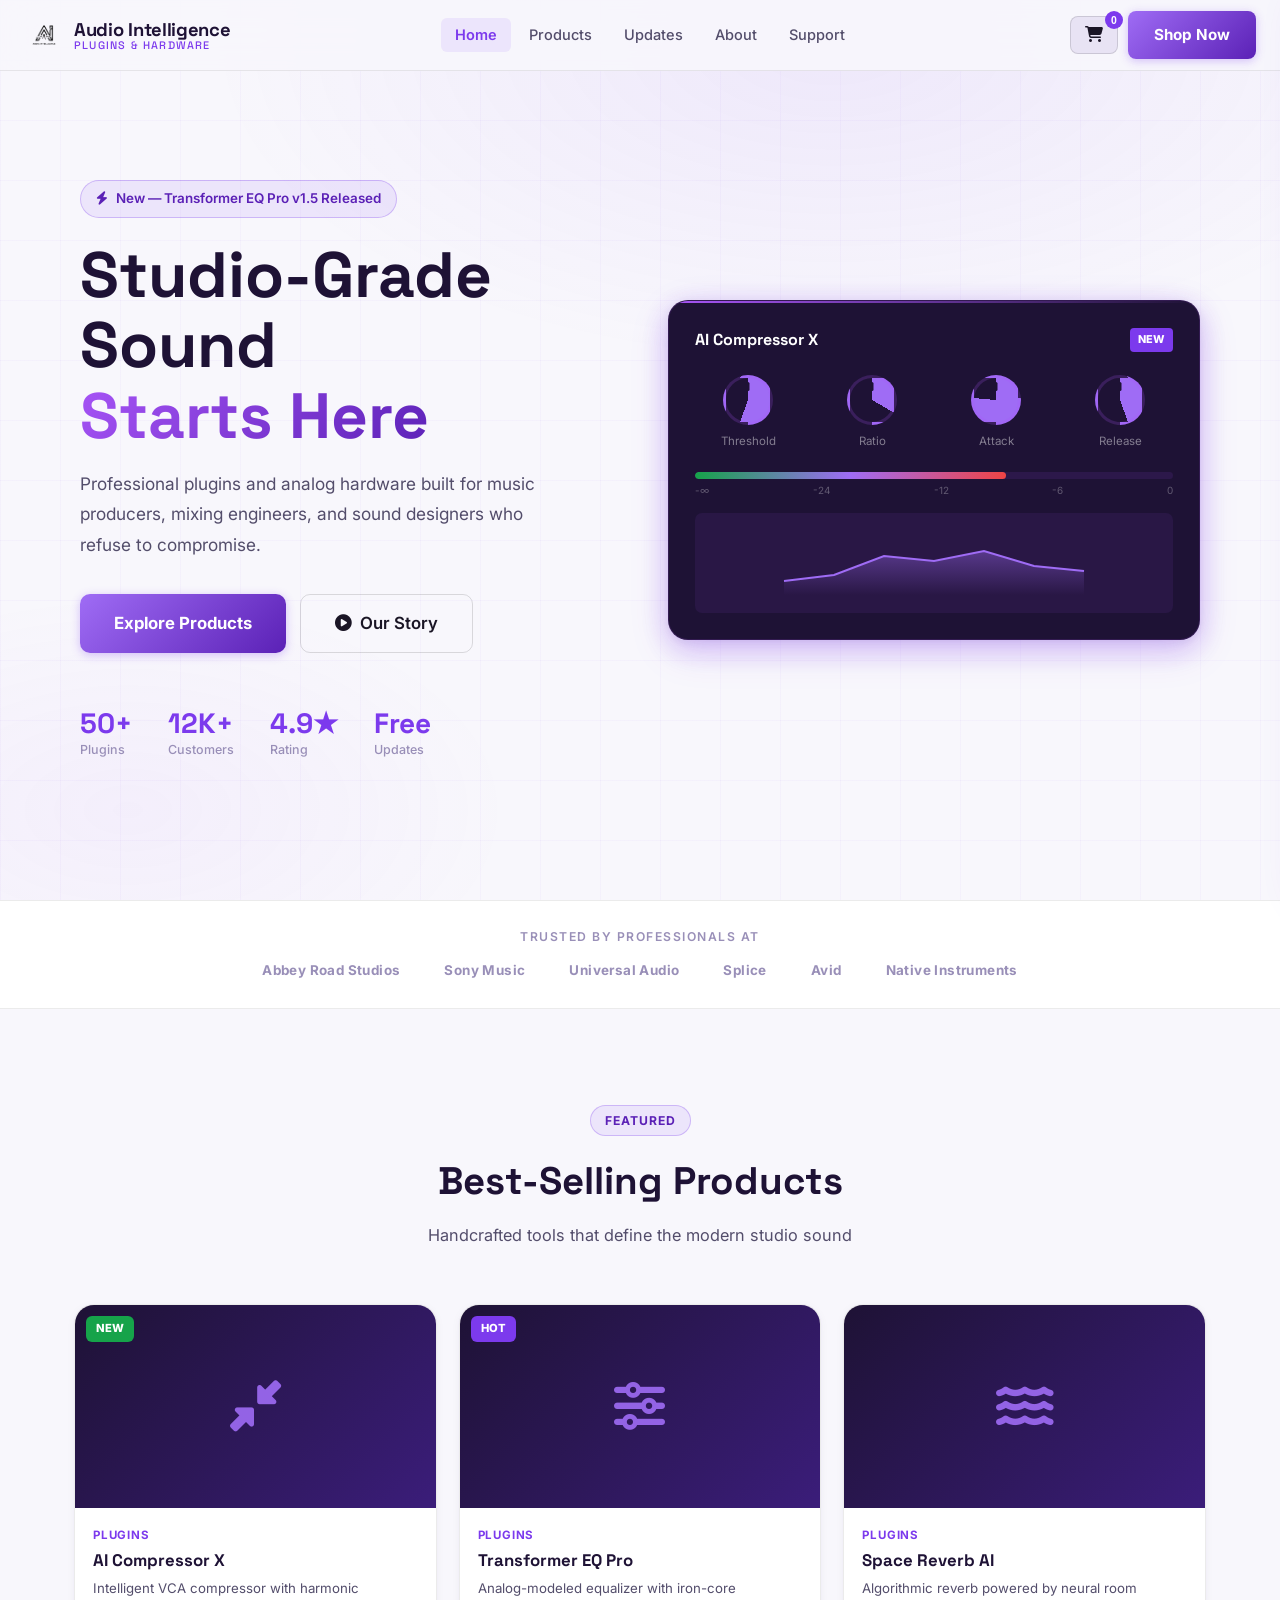
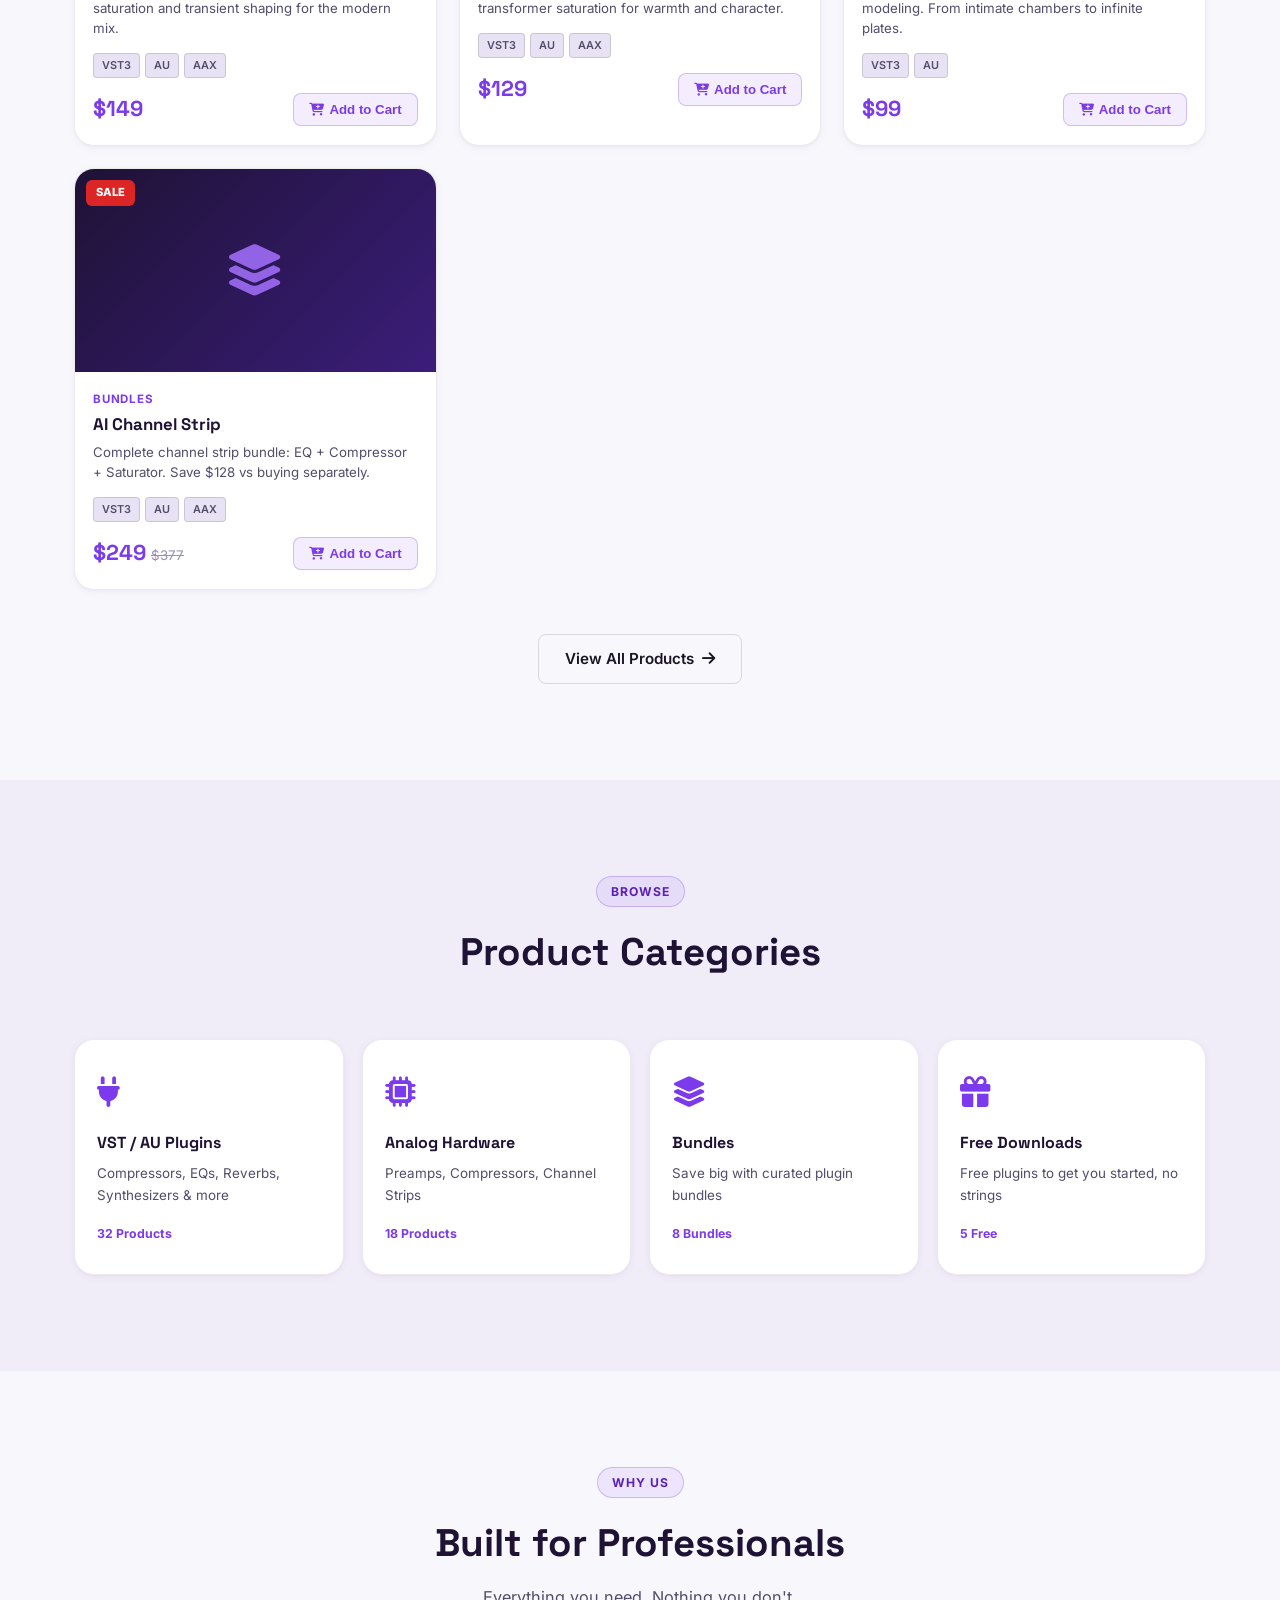
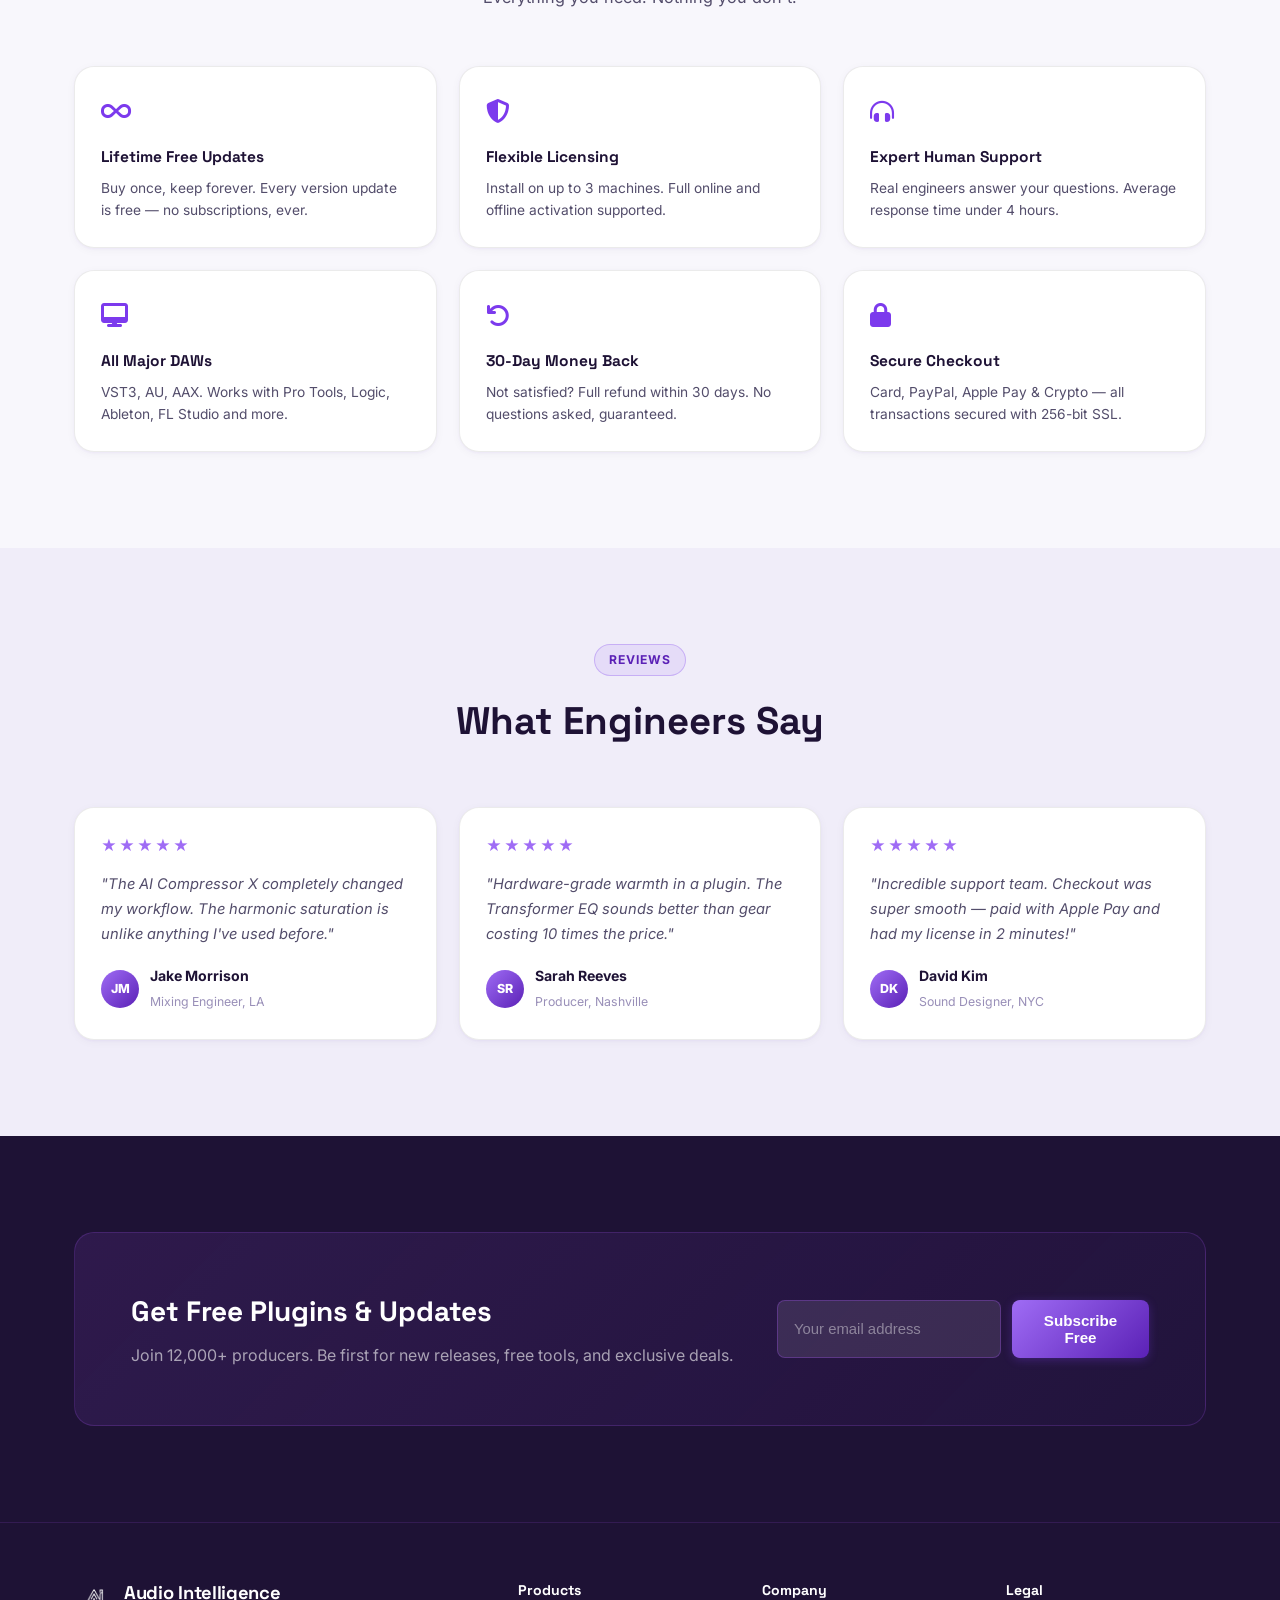
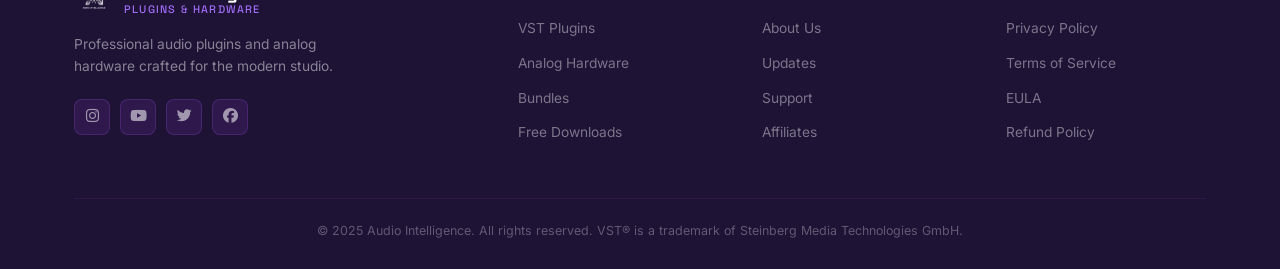
==== commit 1762adf1: "fix: add Audio Intelligence name text beside logo on all pages" ====
--- a/index.html
+++ b/index.html
@@ -15,7 +15,7 @@
 <!-- NAVBAR -->
 <nav class="navbar" id="navbar">
   <div class="nav-wrap">
-    <a href="index.html" class="nav-logo"><img src="images/logo.png" alt="Audio Intelligence" class="logo-img"/></a>
+    <a href="index.html" class="nav-logo"><img src="images/logo.png" alt="Audio Intelligence" class="logo-img"/><div class="logo-name">Audio Intelligence<span>Plugins & Hardware</span></div></a>
     <ul class="nav-links" id="navLinks">
       <li><a href="index.html" class="active">Home</a></li>
       <li><a href="products.html">Products</a></li>
@@ -186,7 +186,7 @@
   <div class="container">
     <div class="footer-grid">
       <div class="footer-brand">
-        <a href="index.html" class="nav-logo"><img src="images/logo.png" alt="Audio Intelligence" class="logo-img"/></a>
+        <a href="index.html" class="nav-logo"><img src="images/logo.png" alt="Audio Intelligence" class="logo-img"/><div class="logo-name">Audio Intelligence<span>Plugins & Hardware</span></div></a>
         <p>Professional audio plugins and analog hardware crafted for the modern studio.</p>
         <div class="social-row">
           <a href="#" aria-label="Instagram"><i class="fab fa-instagram"></i></a>
--- a/css/style.css
+++ b/css/style.css
@@ -75,9 +75,13 @@
 .navbar{position:fixed;top:0;width:100%;z-index:1000;background:rgba(248,247,252,.90);backdrop-filter:blur(20px);border-bottom:1px solid var(--border);transition:var(--t);}
 .navbar.scrolled{background:rgba(255,255,255,.97);box-shadow:var(--s1);}
 .nav-wrap{max-width:1280px;margin:0 auto;padding:0 24px;display:flex;align-items:center;height:70px;gap:28px;}
-.nav-logo{display:flex;align-items:center;text-decoration:none;}
-.logo-img{height:44px;width:auto;display:block;object-fit:contain;filter:brightness(0) saturate(100%);}
+.nav-logo{display:flex;align-items:center;gap:10px;text-decoration:none;}
+.logo-img{height:40px;width:auto;display:block;object-fit:contain;filter:brightness(0) saturate(100%);}
+.logo-name{font-family:var(--fdsp);font-size:1.15rem;font-weight:800;color:var(--navy);letter-spacing:-0.3px;line-height:1.15;}
+.logo-name span{display:block;font-size:.68rem;font-weight:500;color:var(--accent);text-transform:uppercase;letter-spacing:1.2px;margin-top:-1px;}
 .footer .logo-img{filter:brightness(0) invert(1);}
+.footer .logo-name{color:#fff;}
+.footer .logo-name span{color:var(--accent-light);}
 .nav-links{display:flex;gap:4px;flex:1;justify-content:center;}
 .nav-links a{padding:8px 14px;border-radius:6px;font-size:.91rem;font-weight:500;color:var(--text-2);transition:var(--t);}
 .nav-links a:hover{color:var(--text);background:var(--bg-raised);}
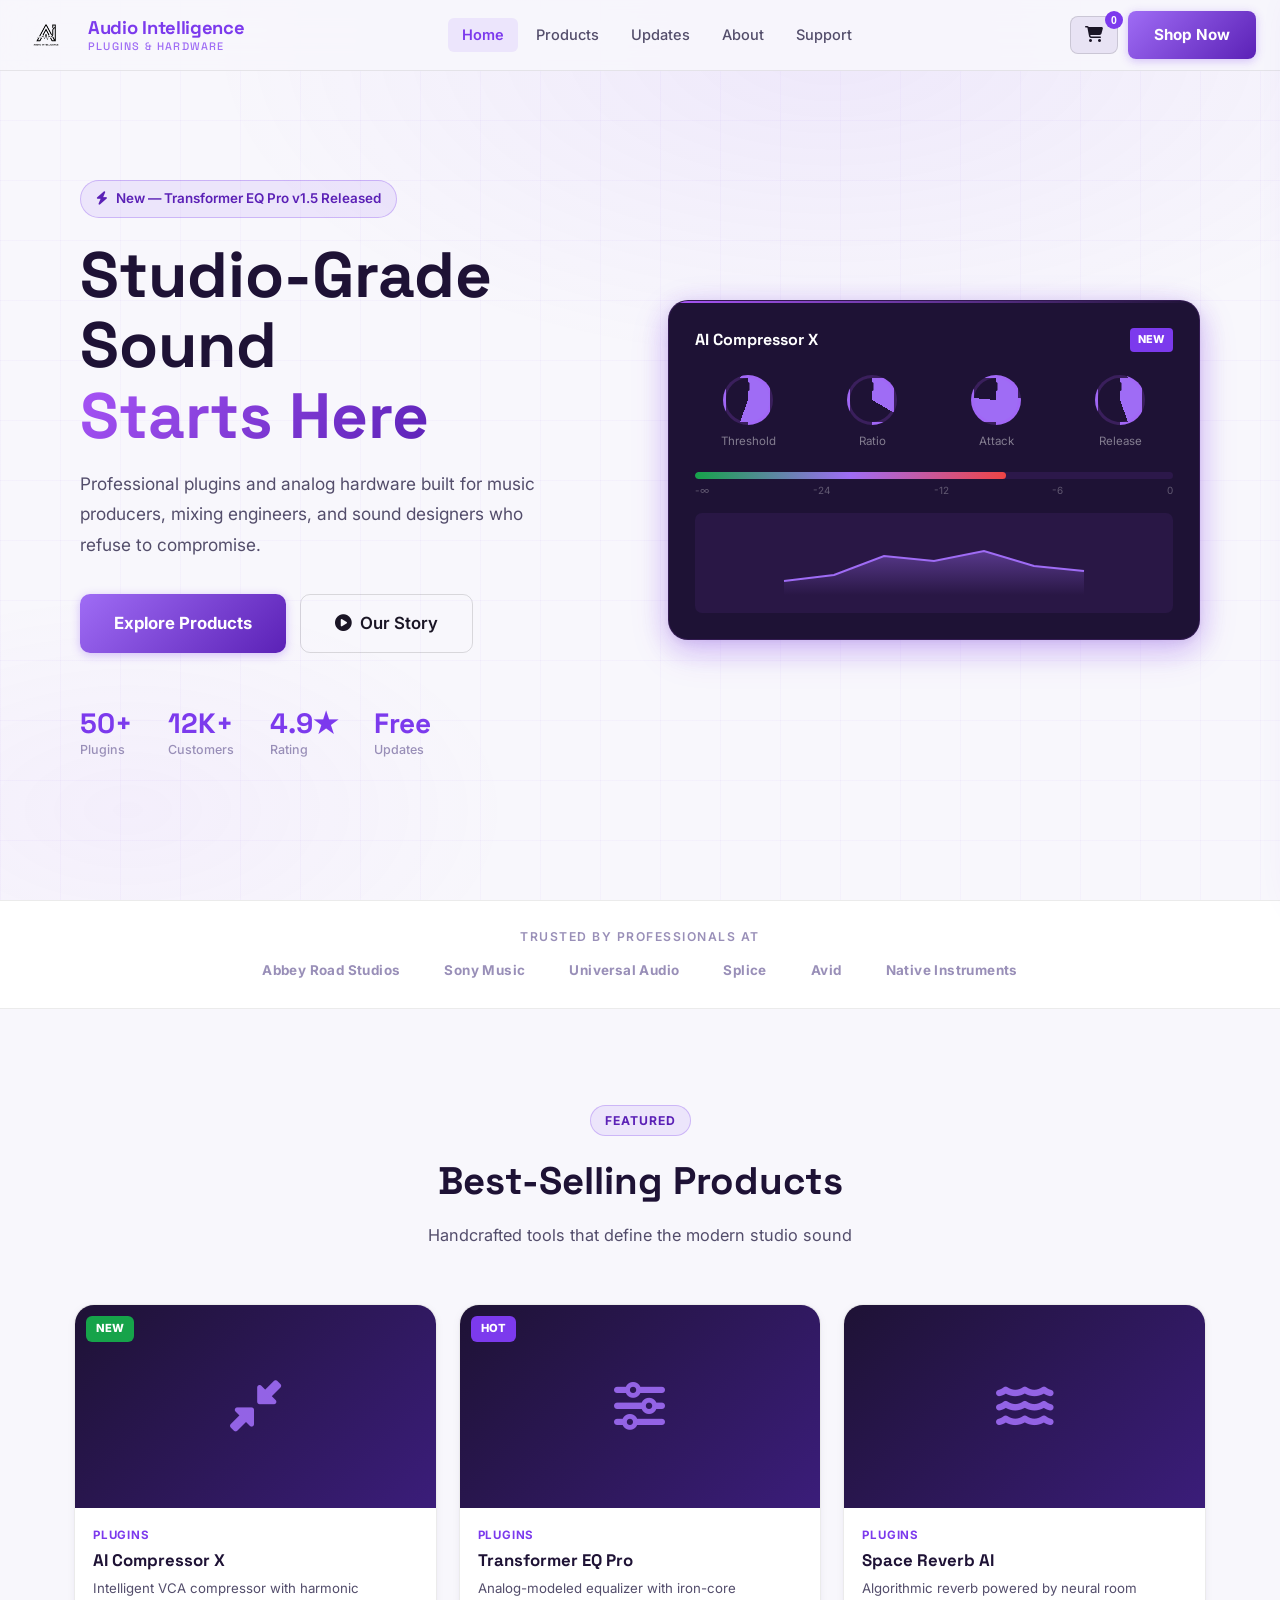
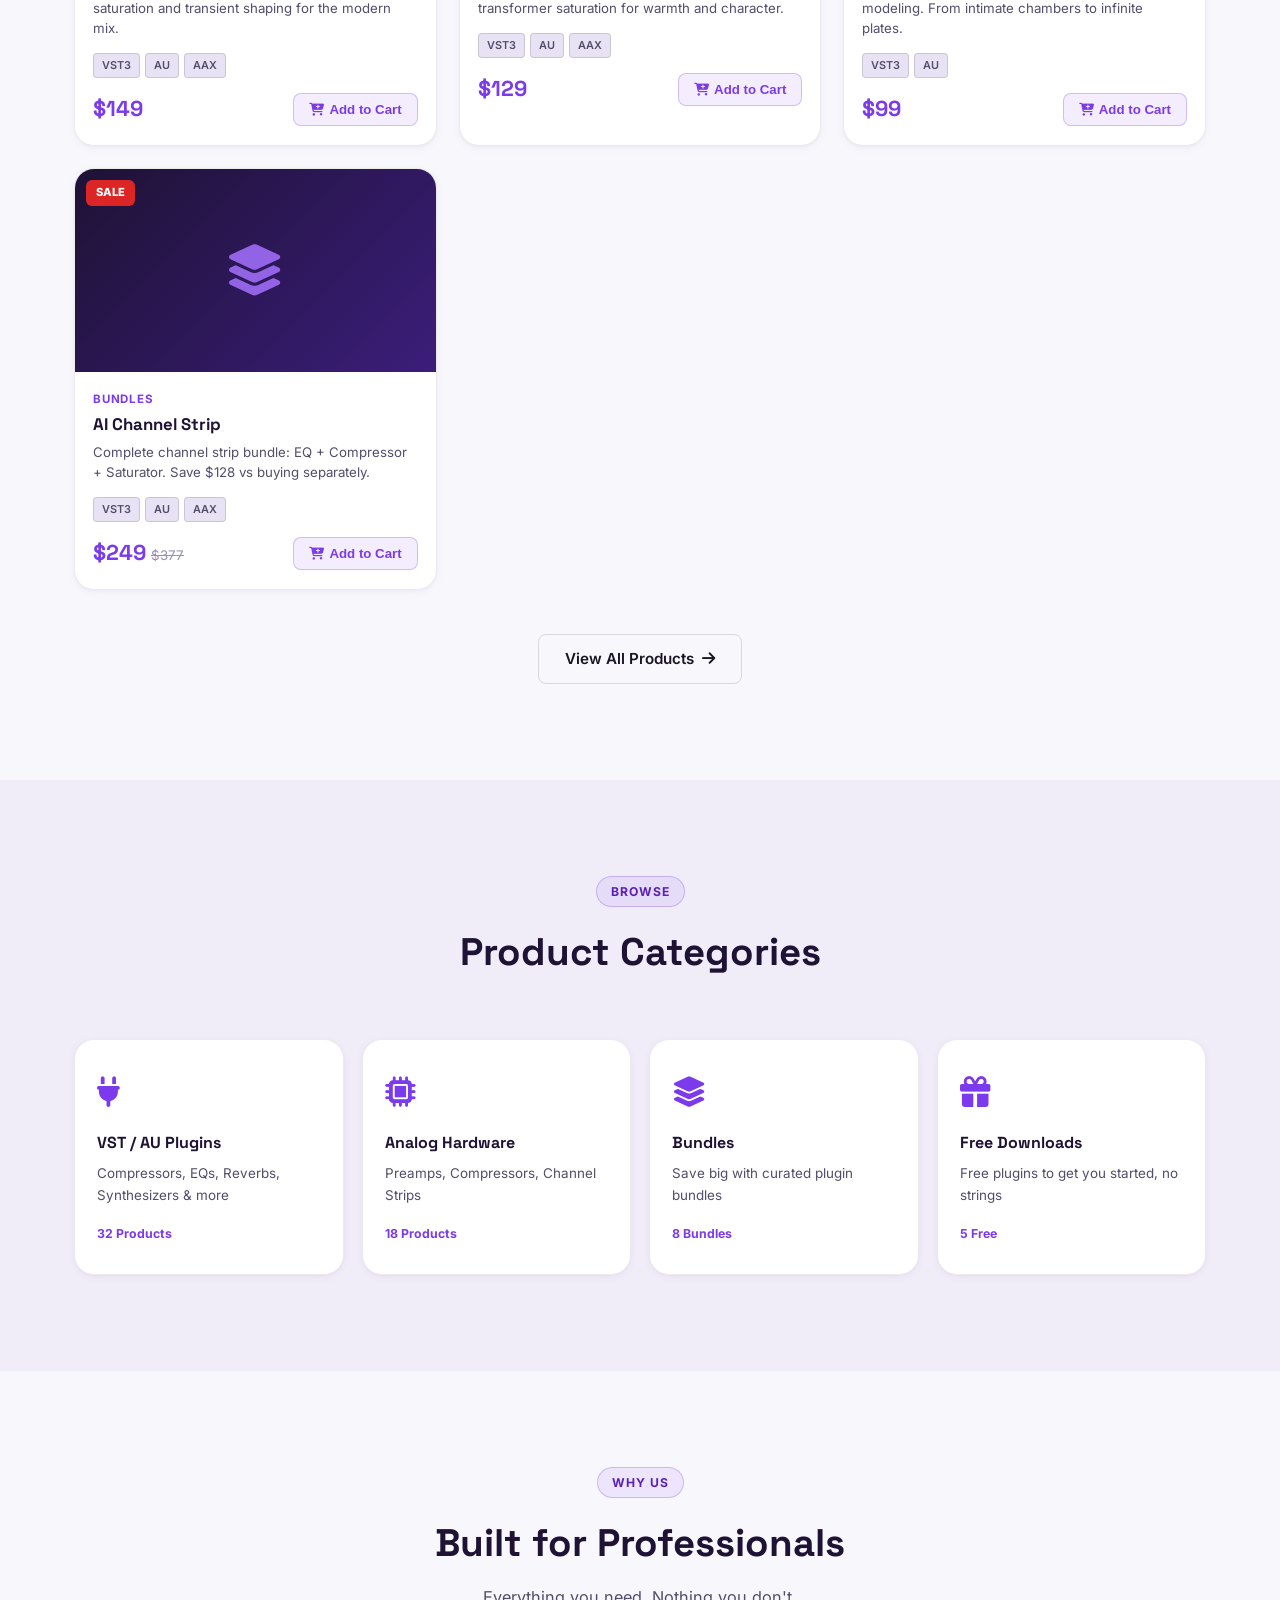
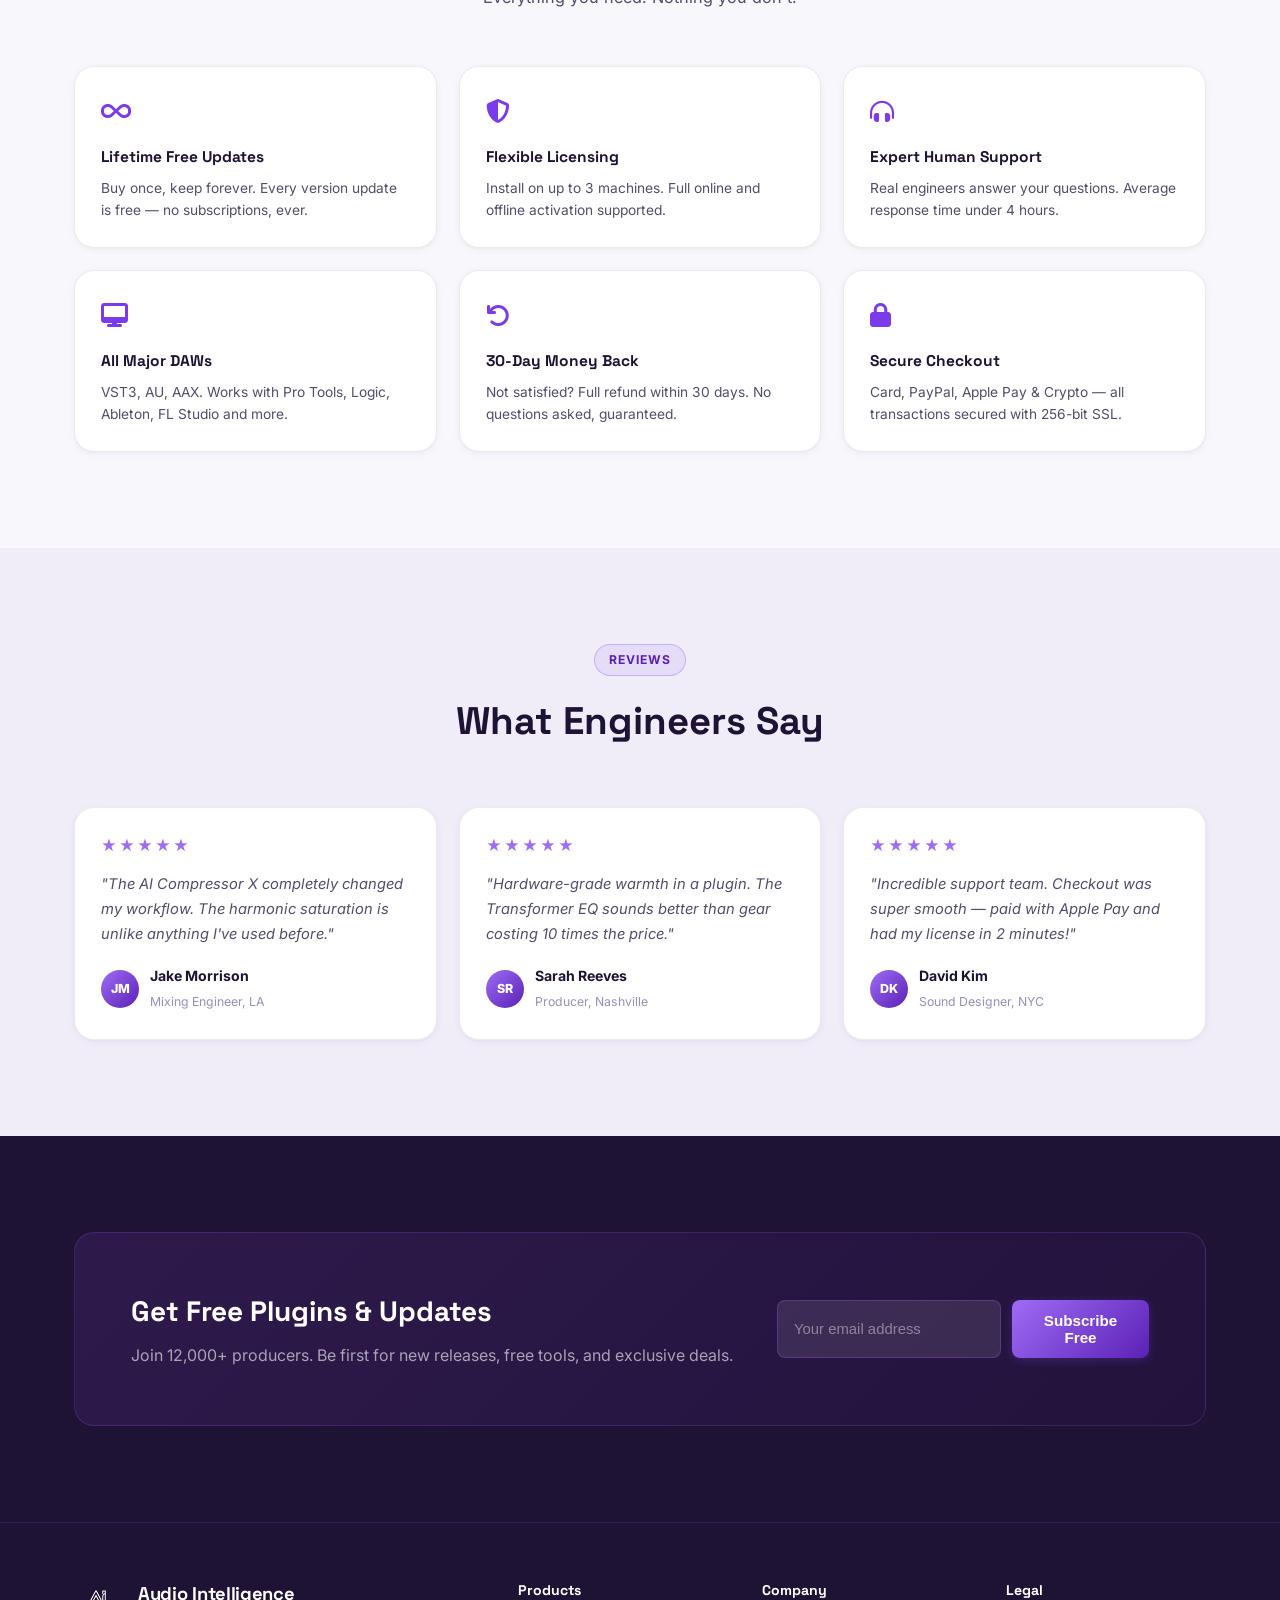
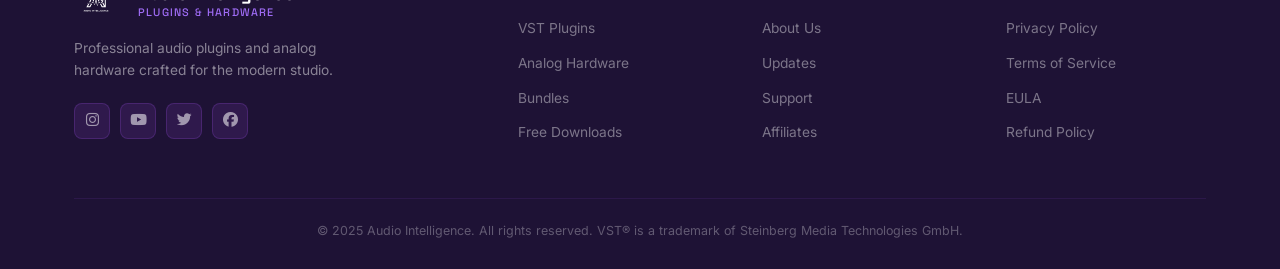
==== commit e14165bc: "feat: add Audio Intelligence text with tagline beside logo in navbar and footer Co-authored-by: AR81" ====
--- a/index.html
+++ b/index.html
@@ -15,7 +15,7 @@
 <!-- NAVBAR -->
 <nav class="navbar" id="navbar">
   <div class="nav-wrap">
-    <a href="index.html" class="nav-logo"><img src="images/logo.png" alt="Audio Intelligence" class="logo-img"/><div class="logo-name">Audio Intelligence<span>Plugins & Hardware</span></div></a>
+    <a href="index.html" class="nav-logo"><img src="images/logo.png" alt="Audio Intelligence" class="logo-img"/><div class="logo-name">Audio Intelligence<span>Plugins &amp; Hardware</span></div></a>
     <ul class="nav-links" id="navLinks">
       <li><a href="index.html" class="active">Home</a></li>
       <li><a href="products.html">Products</a></li>
@@ -186,7 +186,7 @@
   <div class="container">
     <div class="footer-grid">
       <div class="footer-brand">
-        <a href="index.html" class="nav-logo"><img src="images/logo.png" alt="Audio Intelligence" class="logo-img"/><div class="logo-name">Audio Intelligence<span>Plugins & Hardware</span></div></a>
+        <a href="index.html" class="nav-logo"><img src="images/logo.png" alt="Audio Intelligence" class="logo-img"/><div class="logo-name">Audio Intelligence<span>Plugins &amp; Hardware</span></div></a>
         <p>Professional audio plugins and analog hardware crafted for the modern studio.</p>
         <div class="social-row">
           <a href="#" aria-label="Instagram"><i class="fab fa-instagram"></i></a>
--- a/css/style.css
+++ b/css/style.css
@@ -76,10 +76,10 @@
 .navbar.scrolled{background:rgba(255,255,255,.97);box-shadow:var(--s1);}
 .nav-wrap{max-width:1280px;margin:0 auto;padding:0 24px;display:flex;align-items:center;height:70px;gap:28px;}
 .nav-logo{display:flex;align-items:center;gap:10px;text-decoration:none;}
-.logo-img{height:40px;width:auto;display:block;object-fit:contain;filter:brightness(0) saturate(100%);}
-.logo-name{font-family:var(--fdsp);font-size:1.15rem;font-weight:800;color:var(--navy);letter-spacing:-0.3px;line-height:1.15;}
-.logo-name span{display:block;font-size:.68rem;font-weight:500;color:var(--accent);text-transform:uppercase;letter-spacing:1.2px;margin-top:-1px;}
+.logo-img{height:44px;width:auto;display:block;object-fit:contain;filter:brightness(0) saturate(100%);}
 .footer .logo-img{filter:brightness(0) invert(1);}
+.logo-name{font-family:var(--fdsp);font-size:1.15rem;font-weight:800;color:#7c3aed;letter-spacing:-0.3px;line-height:1.15;margin-left:10px;}
+.logo-name span{display:block;font-size:.68rem;font-weight:500;color:var(--accent-light);text-transform:uppercase;letter-spacing:1.2px;margin-top:2px;}
 .footer .logo-name{color:#fff;}
 .footer .logo-name span{color:var(--accent-light);}
 .nav-links{display:flex;gap:4px;flex:1;justify-content:center;}
